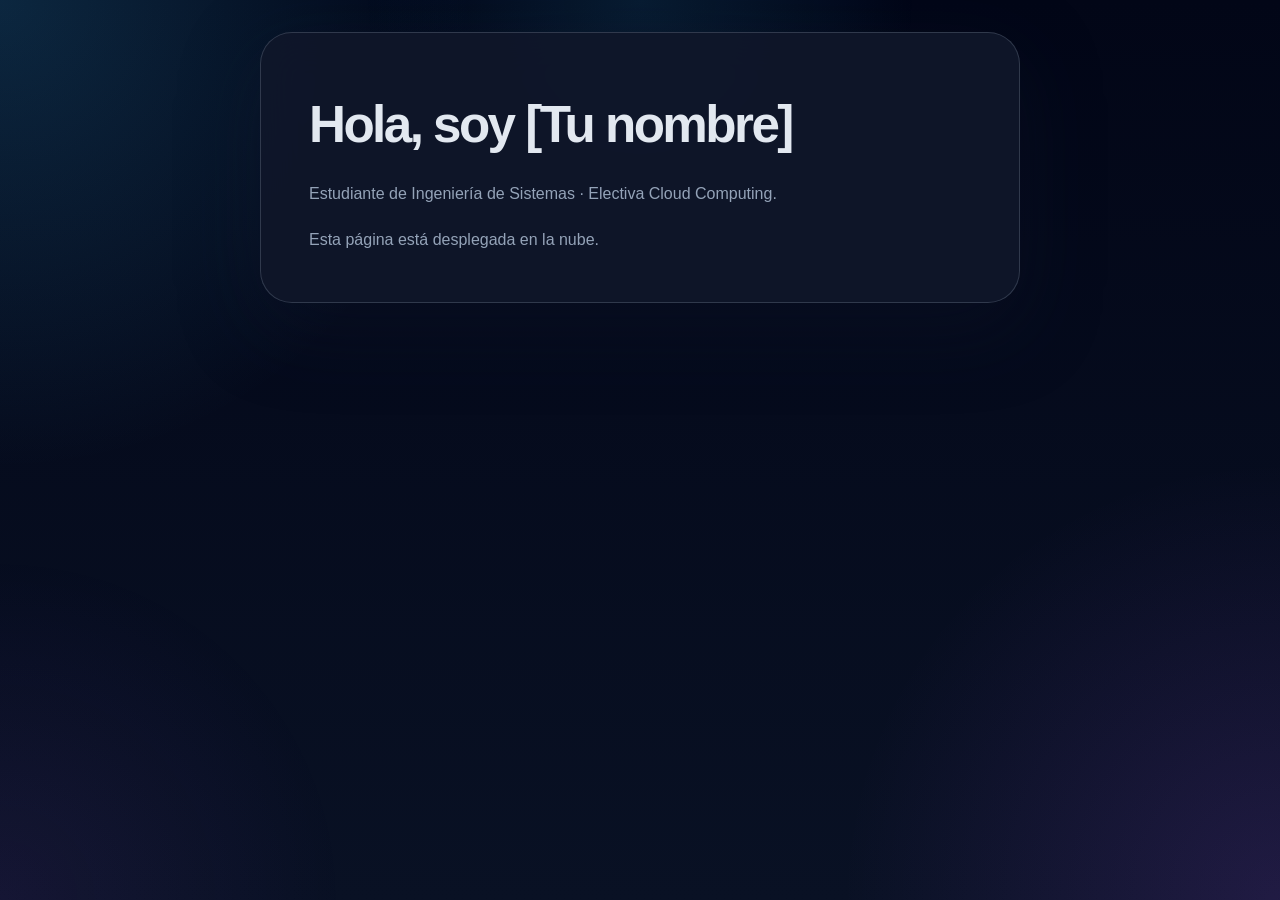
==== index.html @ 57b29429 "Mover sitio a la raíz para despliegue en Vercel" ====
<!DOCTYPE html>
<html lang="es">
<head>
  <meta charset="UTF-8">
  <meta name="viewport" content="width=device-width, initial-scale=1.0">
  <title>Mi primera web en la nube</title>
  <link rel="stylesheet" href="styles.css">
</head>
<body>
  <div class="container">
    <h1>Hola, soy [Tu nombre]</h1>
    <p>Estudiante de Ingeniería de Sistemas · Electiva Cloud Computing.</p>
    <p>Esta página está desplegada en la nube.</p>
  </div>
</body>
</html>
---- styles.css ----
/* Estilos para una página limpia, moderna y bien presentada */
:root {
  --bg: #0f172a;
  --surface: rgba(15, 23, 42, 0.95);
  --text: #e2e8f0;
  --muted: #94a3b8;
  --accent: #38bdf8;
  --accent-strong: #0ea5e9;
  --border: rgba(148, 163, 184, 0.25);
  --shadow: 0 24px 80px rgba(15, 23, 42, 0.35);
  font-family: "Inter", "Segoe UI", sans-serif;
}

* {
  box-sizing: border-box;
}

html, body {
  margin: 0;
  min-height: 100%;
}

body {
  background: radial-gradient(circle at top left, rgba(56, 189, 248, 0.18), transparent 30%),
              radial-gradient(circle at bottom right, rgba(168, 85, 247, 0.15), transparent 28%),
              linear-gradient(180deg, #020617 0%, #091124 100%);
  color: var(--text);
  font-size: 1rem;
  line-height: 1.7;
  display: grid;
  place-items: center;
  padding: 2rem;
}

body::before {
  content: "";
  position: fixed;
  inset: 0;
  background: radial-gradient(circle at top center, rgba(56, 189, 248, 0.12), transparent 25%),
              radial-gradient(circle at bottom left, rgba(168, 85, 247, 0.08), transparent 22%);
  pointer-events: none;
}

.container {
  background: var(--surface);
  border: 1px solid var(--border);
  border-radius: 32px;
  box-shadow: var(--shadow);
  backdrop-filter: blur(20px);
  padding: 3rem;
  max-width: 760px;
  width: 100%;
}

h1 {
  font-size: clamp(2.3rem, 4vw, 4rem);
  letter-spacing: -0.05em;
  margin: 0 0 0.75rem;
}

p {
  color: var(--muted);
  max-width: 38rem;
  margin: 0;
}

p + p {
  margin-top: 1.2rem;
}

@media (max-width: 640px) {
  body {
    padding: 1.25rem;
  }

  .container {
    padding: 2rem;
  }
}
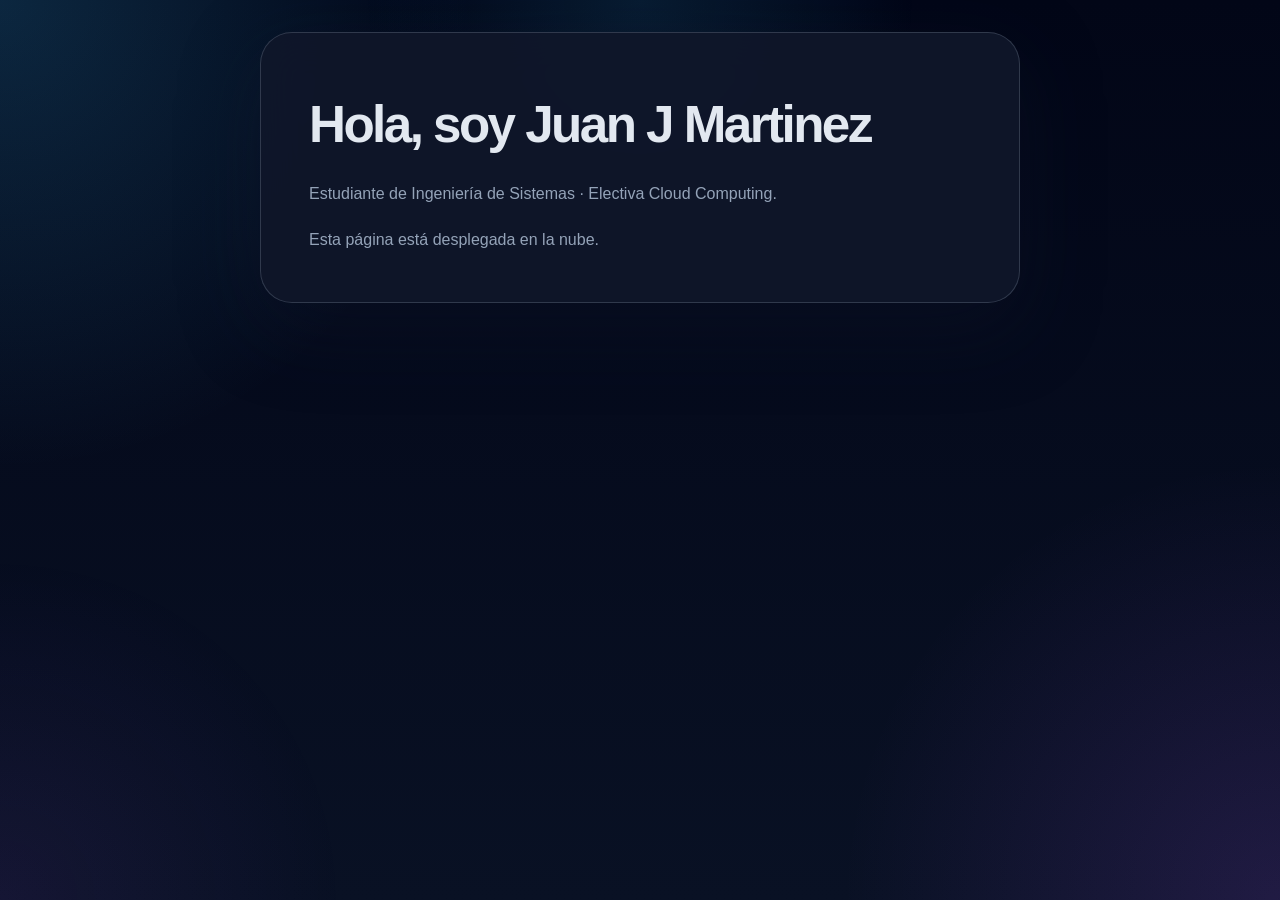
==== commit 5a461432: "cambio de nombre" ====
--- a/index.html
+++ b/index.html
@@ -8,7 +8,7 @@
 </head>
 <body>
   <div class="container">
-    <h1>Hola, soy [Tu nombre]</h1>
+    <h1>Hola, soy Juan J Martinez</h1>
     <p>Estudiante de Ingeniería de Sistemas · Electiva Cloud Computing.</p>
     <p>Esta página está desplegada en la nube.</p>
   </div>
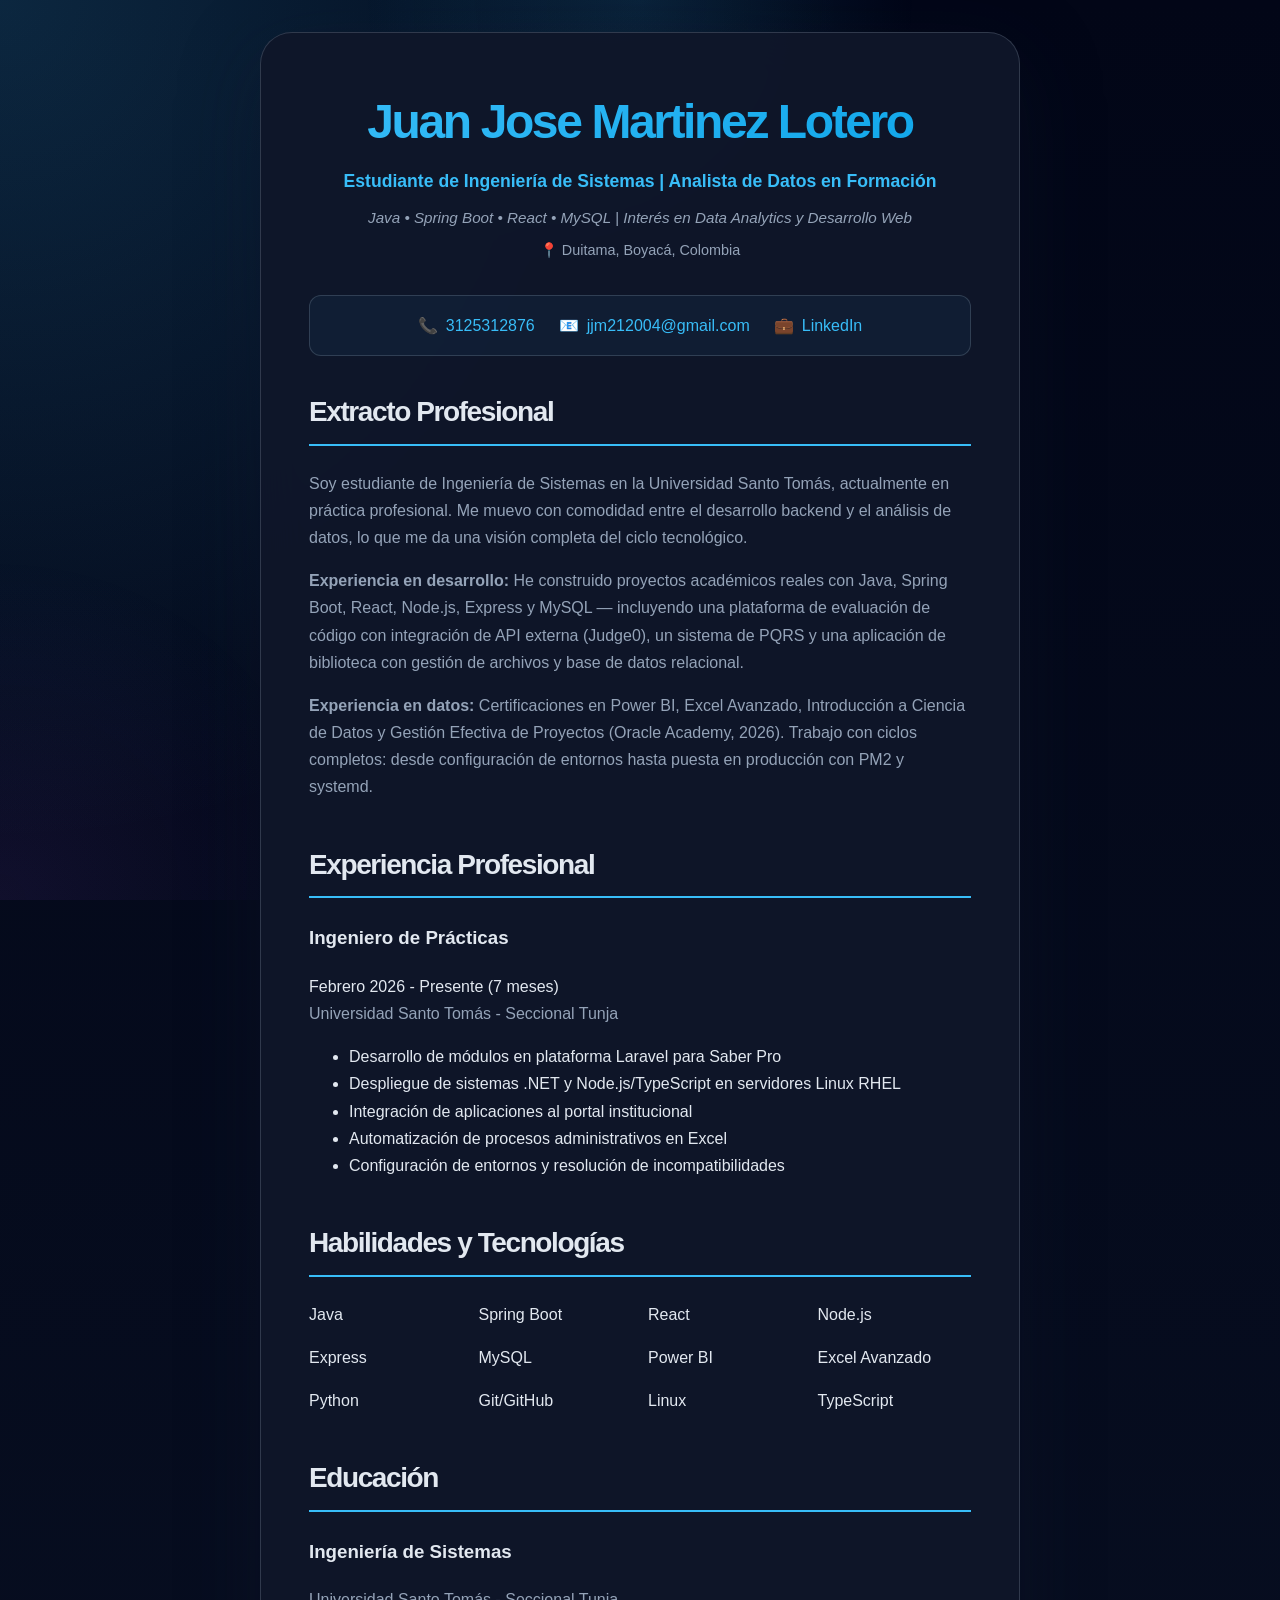
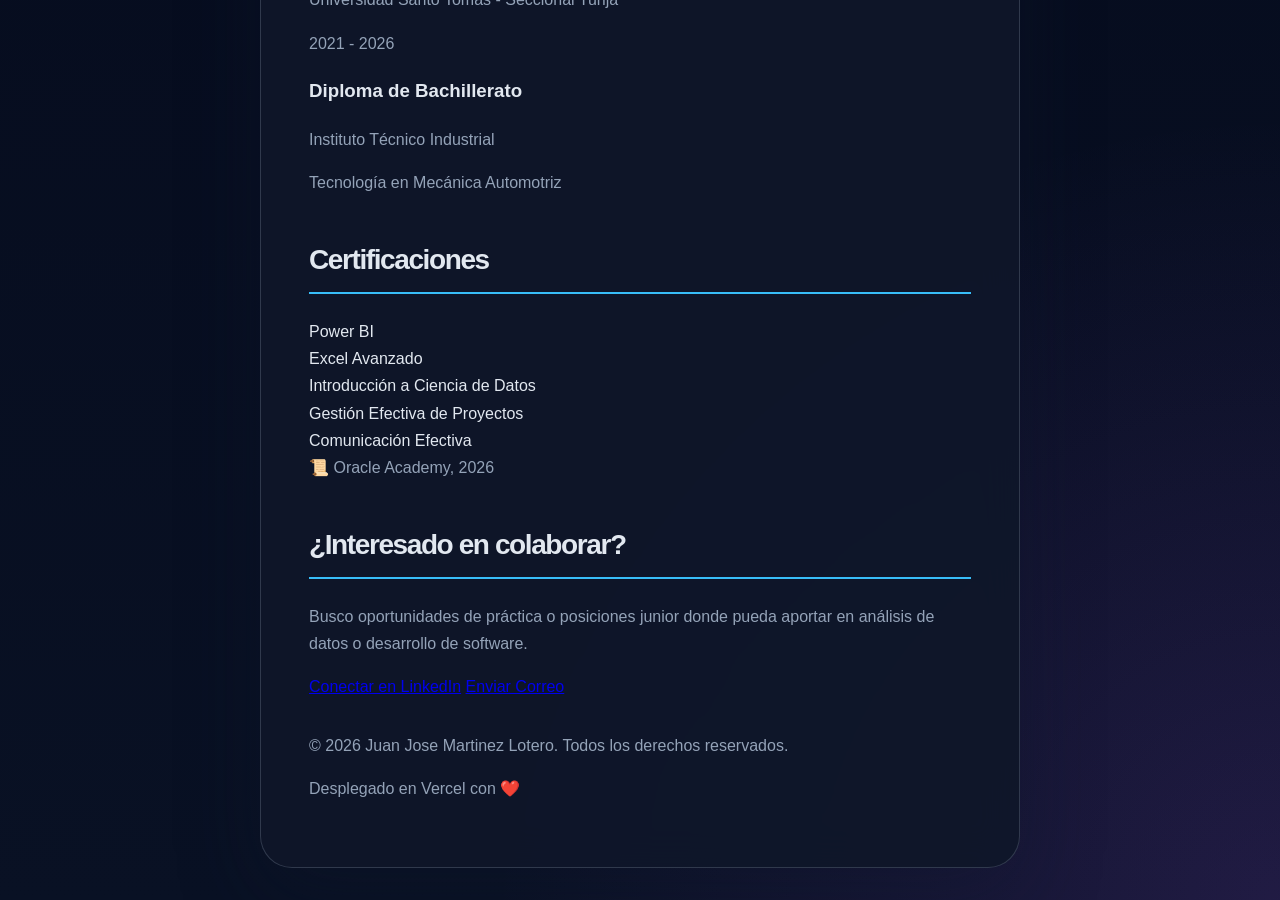
==== commit f8c01033: "Actualización: CV completo con experiencia, educación y certificaciones" ====
--- a/index.html
+++ b/index.html
@@ -3,14 +3,126 @@
 <head>
   <meta charset="UTF-8">
   <meta name="viewport" content="width=device-width, initial-scale=1.0">
-  <title>Mi primera web en la nube</title>
+  <title>Juan Jose Martinez Lotero - Ingeniero de Sistemas | Analista de Datos</title>
   <link rel="stylesheet" href="styles.css">
 </head>
 <body>
   <div class="container">
-    <h1>Hola, soy Juan J Martinez</h1>
-    <p>Estudiante de Ingeniería de Sistemas · Electiva Cloud Computing.</p>
-    <p>Esta página está desplegada en la nube.</p>
+    <!-- Header -->
+    <header class="header">
+      <div class="profile-intro">
+        <h1 class="name">Juan Jose Martinez Lotero</h1>
+        <p class="subtitle">Estudiante de Ingeniería de Sistemas | Analista de Datos en Formación</p>
+        <p class="tagline">Java • Spring Boot • React • MySQL | Interés en Data Analytics y Desarrollo Web</p>
+        <p class="location">📍 Duitama, Boyacá, Colombia</p>
+      </div>
+    </header>
+
+    <!-- Contact Info -->
+    <section class="contact-info">
+      <div class="contact-item">
+        <span class="icon">📞</span>
+        <a href="tel:+573125312876">3125312876</a>
+      </div>
+      <div class="contact-item">
+        <span class="icon">📧</span>
+        <a href="mailto:jjm212004@gmail.com">jjm212004@gmail.com</a>
+      </div>
+      <div class="contact-item">
+        <span class="icon">💼</span>
+        <a href="https://www.linkedin.com/in/juan-jose-martinez-lotero-0771863a7/" target="_blank">LinkedIn</a>
+      </div>
+    </section>
+
+    <!-- About Section -->
+    <section class="about">
+      <h2>Extracto Profesional</h2>
+      <p>Soy estudiante de Ingeniería de Sistemas en la Universidad Santo Tomás, actualmente en práctica profesional. Me muevo con comodidad entre el desarrollo backend y el análisis de datos, lo que me da una visión completa del ciclo tecnológico.</p>
+      <p><strong>Experiencia en desarrollo:</strong> He construido proyectos académicos reales con Java, Spring Boot, React, Node.js, Express y MySQL — incluyendo una plataforma de evaluación de código con integración de API externa (Judge0), un sistema de PQRS y una aplicación de biblioteca con gestión de archivos y base de datos relacional.</p>
+      <p><strong>Experiencia en datos:</strong> Certificaciones en Power BI, Excel Avanzado, Introducción a Ciencia de Datos y Gestión Efectiva de Proyectos (Oracle Academy, 2026). Trabajo con ciclos completos: desde configuración de entornos hasta puesta en producción con PM2 y systemd.</p>
+    </section>
+
+    <!-- Experience Section -->
+    <section class="experience">
+      <h2>Experiencia Profesional</h2>
+      <div class="experience-item">
+        <div class="exp-header">
+          <h3>Ingeniero de Prácticas</h3>
+          <span class="exp-date">Febrero 2026 - Presente (7 meses)</span>
+        </div>
+        <p class="exp-company">Universidad Santo Tomás - Seccional Tunja</p>
+        <ul class="exp-details">
+          <li>Desarrollo de módulos en plataforma Laravel para Saber Pro</li>
+          <li>Despliegue de sistemas .NET y Node.js/TypeScript en servidores Linux RHEL</li>
+          <li>Integración de aplicaciones al portal institucional</li>
+          <li>Automatización de procesos administrativos en Excel</li>
+          <li>Configuración de entornos y resolución de incompatibilidades</li>
+        </ul>
+      </div>
+    </section>
+
+    <!-- Skills Section -->
+    <section class="skills">
+      <h2>Habilidades y Tecnologías</h2>
+      <div class="skills-grid">
+        <div class="skill-tag">Java</div>
+        <div class="skill-tag">Spring Boot</div>
+        <div class="skill-tag">React</div>
+        <div class="skill-tag">Node.js</div>
+        <div class="skill-tag">Express</div>
+        <div class="skill-tag">MySQL</div>
+        <div class="skill-tag">Power BI</div>
+        <div class="skill-tag">Excel Avanzado</div>
+        <div class="skill-tag">Python</div>
+        <div class="skill-tag">Git/GitHub</div>
+        <div class="skill-tag">Linux</div>
+        <div class="skill-tag">TypeScript</div>
+      </div>
+    </section>
+
+    <!-- Education Section -->
+    <section class="education">
+      <h2>Educación</h2>
+      <div class="education-item">
+        <h3>Ingeniería de Sistemas</h3>
+        <p class="edu-institution">Universidad Santo Tomás - Seccional Tunja</p>
+        <p class="edu-date">2021 - 2026</p>
+      </div>
+      <div class="education-item">
+        <h3>Diploma de Bachillerato</h3>
+        <p class="edu-institution">Instituto Técnico Industrial</p>
+        <p class="edu-major">Tecnología en Mecánica Automotriz</p>
+      </div>
+    </section>
+
+    <!-- Certifications Section -->
+    <section class="certifications">
+      <h2>Certificaciones</h2>
+      <div class="cert-grid">
+        <div class="cert-item">Power BI</div>
+        <div class="cert-item">Excel Avanzado</div>
+        <div class="cert-item">Introducción a Ciencia de Datos</div>
+        <div class="cert-item">Gestión Efectiva de Proyectos</div>
+        <div class="cert-item">Comunicación Efectiva</div>
+      </div>
+      <p class="cert-source">📜 Oracle Academy, 2026</p>
+    </section>
+
+    <!-- Call to Action -->
+    <section class="cta">
+      <h2>¿Interesado en colaborar?</h2>
+      <p>Busco oportunidades de práctica o posiciones junior donde pueda aportar en análisis de datos o desarrollo de software.</p>
+      <div class="cta-buttons">
+        <a href="https://www.linkedin.com/in/juan-jose-martinez-lotero-0771863a7/" class="btn btn-primary" target="_blank">Conectar en LinkedIn</a>
+        <a href="mailto:jjm212004@gmail.com" class="btn btn-secondary">Enviar Correo</a>
+      </div>
+    </section>
+
+    <!-- Footer -->
+    <footer class="footer">
+      <p>&copy; 2026 Juan Jose Martinez Lotero. Todos los derechos reservados.</p>
+      <p>Desplegado en Vercel con ❤️</p>
+    </footer>
   </div>
 </body>
 </html>
--- a/styles.css
+++ b/styles.css
@@ -8,6 +8,8 @@
   --accent-strong: #0ea5e9;
   --border: rgba(148, 163, 184, 0.25);
   --shadow: 0 24px 80px rgba(15, 23, 42, 0.35);
+  --success: #10b981;
+  --warning: #f59e0b;
   font-family: "Inter", "Segoe UI", sans-serif;
 }
 
@@ -52,20 +54,206 @@
   width: 100%;
 }
 
+h1, h2 {
+  letter-spacing: -0.05em;
+  margin-bottom: 1.5rem;
+  margin-top: 0;
+}
+
 h1 {
-  font-size: clamp(2.3rem, 4vw, 4rem);
-  letter-spacing: -0.05em;
-  margin: 0 0 0.75rem;
+  font-size: clamp(2rem, 4vw, 3.5rem);
+  color: var(--accent);
+}
+
+h2 {
+  font-size: 1.75rem;
+  color: var(--text);
+  border-bottom: 2px solid var(--accent);
+  padding-bottom: 0.5rem;
 }
 
 p {
   color: var(--muted);
-  max-width: 38rem;
+  margin: 0 0 1rem 0;
+  line-height: 1.7;
+}
+
+/* Header */
+.header {
+  text-align: center;
+  margin-bottom: 2rem;
+}
+
+.profile-intro {
+  margin-bottom: 1rem;
+}
+
+.profile-intro h1 {
+  margin: 0 0 0.25rem 0;
+}
+
+.name {
+  font-size: clamp(1.8rem, 5vw, 3rem);
+  margin-bottom: 0.25rem;
+  background: linear-gradient(135deg, var(--accent), var(--accent-strong));
+  -webkit-background-clip: text;
+  -webkit-text-fill-color: transparent;
+  background-clip: text;
+}
+
+.subtitle {
+  font-size: 1.1rem;
+  color: var(--accent);
+  margin-bottom: 0.5rem;
+  font-weight: 600;
+}
+
+.tagline {
+  color: var(--muted);
+  font-size: 0.95rem;
+  margin: 0.25rem 0;
+  font-style: italic;
+}
+
+.location {
+  color: var(--muted);
+  font-size: 0.9rem;
+  margin-top: 0.5rem;
+}
+
+/* Contact Info */
+.contact-info {
+  display: flex;
+  justify-content: center;
+  flex-wrap: wrap;
+  gap: 1.5rem;
+  margin-bottom: 2rem;
+  padding: 1rem;
+  background: rgba(56, 189, 248, 0.05);
+  border-radius: 12px;
+  border: 1px solid var(--border);
+}
+
+.contact-item {
+  display: flex;
+  align-items: center;
+  gap: 0.5rem;
+  color: var(--text);
+}
+
+.contact-item a {
+  color: var(--accent);
+  text-decoration: none;
+  transition: color 0.3s ease;
+}
+
+.contact-item a:hover {
+  color: var(--accent-strong);
+  text-decoration: underline;
+}
+
+/* Sections */
+section {
+  margin-bottom: 2.5rem;
+}
+
+section:last-of-type {
+  margin-bottom: 2rem;
+}
+
+/* Skills Section */
+.skills-grid {
+  display: grid;
+  grid-template-columns: repeat(auto-fit, minmax(120px, 1fr));
+  gap: 1rem;
+  margin-top: 1.5rem;
+}
+
+.skill-tag {
+  bExperience Section */
+.experience {
+  margin-bottom: 2rem;
+}
+
+.experience-item {
+  background: rgba(56, 189, 248, 0.08);
+  border: 1px solid var(--border);
+  border-radius: 12px;
+  padding: 1.5rem;
+  margin-bottom: 1rem;
+}
+
+.exp-header {
+  display: flex;
+  justify-content: space-between;
+  align-items: flex-start;
+  margin-bottom: 0.75rem;
+  flex-wrap: wrap;
+  gap: 1rem;
+}
+
+.exp-header h3 {
   margin: 0;
-}
-
-p + p {
-  margin-top: 1.2rem;
+  color: var(--accent);
+  font-size: 1.2rem;
+}
+
+.exp-date {
+  color: var(--success);
+  font-size: 0.9rem;
+  font-weight: 500;
+}
+
+.exp-company {
+  color: var(--muted);
+  margin: 0 0 1rem 0;
+  font-weight: 500;
+}
+
+.exp-details {
+  list-style: none;
+  padding: 0;
+  margin: 0;
+}
+
+.exp-details li {
+  padding-left: 1.5rem;
+  margin-bottom: 0.5rem;
+  color: var(--text);
+  position: relative;
+}
+
+.exp-details li:before {
+  content: "▸";
+  position: absolute;
+  left: 0;
+  color: var(--accent);
+  font-weight: bold;
+}
+
+/* Education Section */
+.education {768px) {
+  .exp-header {
+    flex-direction: column;
+    align-items: flex-start;
+  }
+
+  .exp-date {
+    align-self: flex-start;
+  }
+
+  .cta-buttons {
+    flex-direction: column;
+  }
+
+  .btn {
+    width: 100%;
+  }
+
+  .contact-info {
+    flex-direction: column;
+    gap: 0.75rem;
+  }
 }
 
 @media (max-width: 640px) {
@@ -74,6 +262,247 @@
   }
 
   .container {
-    padding: 2rem;
-  }
-}
+    padding: 1.5rem;
+  }
+
+  h1, h2 {
+    font-size: 1.5rem;
+  }
+
+  .subtitle {
+    font-size: 1rem;
+  }
+
+  .skills-grid {
+    grid-template-columns: repeat(auto-fit, minmax(90px, 1fr));
+    gap: 0.75rem;
+  }
+
+  .skill-tag {
+    padding: 0.6rem 1rem;
+    font-size: 0.85rem;
+  }
+
+  .cert-grid {
+    grid-template-columns: repeat(auto-fit, minmax(120px, 1fr));
+    gap: 0.75rem;
+  }
+
+  .exp-header {
+    flex-direction: column;
+    gap: 0.5rem;
+  }
+
+  .contact-info {
+    flex-direction: column;
+    gap: 0.75rem;
+  }
+
+  .cta {
+    padding: 1.5rem 1rem;
+  }
+
+  .cta-buttons {
+    flex-direction: column;
+    gap: 0.75rem;
+  }
+
+  .btn {
+    padding: 0.75rem 1.5rem;
+    font-size: 0.950;
+  font-weight: 500;
+}
+
+.edu-date {
+  color: var(--muted);
+  font-size: 0.9rem;
+  margin: 0.25rem 0;
+}
+
+.edu-major {
+  color: var(--muted);
+  font-size: 0.9rem;
+  margin: 0.25rem 0;
+}
+
+/* Certifications Section */
+.certifications {
+  margin-bottom: 2rem;
+}
+
+.cert-grid {
+  display: grid;
+  grid-template-columns: repeat(auto-fit, minmax(140px, 1fr));
+  gap: 1rem;
+  margin: 1.5rem 0;
+}
+
+.cert-item {
+  background: linear-gradient(135deg, rgba(16, 185, 129, 0.2), rgba(10, 179, 156, 0.2));
+  border: 1px solid var(--success);
+  border-radius: 12px;
+  padding: 1rem;
+  text-align: center;
+  color: var(--success);
+  font-weight: 500;
+  transition: all 0.3s ease;
+}
+
+.cert-item:hover {
+  background: linear-gradient(135deg, rgba(16, 185, 129, 0.3), rgba(10, 179, 156, 0.3));
+  box-shadow: 0 8px 16px rgba(16, 185, 129, 0.2);
+  transform: translateY(-2px);
+}
+
+.cert-source {
+  color: var(--muted);
+  font-size: 0.9rem;
+  text-align: center;
+  margin: 0;
+}
+
+/* Call to Action Section */
+.cta {
+  background: linear-gradient(135deg, rgba(56, 189, 248, 0.15), rgba(168, 85, 247, 0.15));
+  border: 1px solid var(--border);
+  border-radius: 16px;
+  padding: 2rem;
+  text-align: center;
+  margin: 2rem 0;
+}
+
+.cta h2 {
+  border-bottom: none;
+  color: var(--accent);
+  margin-bottom: 0.5rem;
+}
+
+.cta p {
+  margin-bottom: 1.5rem;
+}
+
+.cta-buttons {
+  display: flex;
+  justify-content: center;
+  gap: 1rem;
+  flex-wrap: wrap;
+}
+
+.btn {
+  display: inline-block;
+  padding: 0.875rem 2.25rem;
+  border-radius: 12px;
+  font-weight: 600;
+  text-decoration: none;
+  transition: all 0.3s ease;
+  border: none;
+  cursor: pointer;
+  font-size: 1rem;
+}
+
+.btn-primary {
+  background: linear-gradient(135deg, var(--accent), var(--accent-strong));
+  color: #020617;
+}
+
+.btn-primary:hover {
+  box-shadow: 0 12px 24px rgba(56, 189, 248, 0.4);
+  transform: translateY(-2px);
+}
+
+.btn-secondary {
+  background: transparent;
+  color: var(--accent);
+  border: 2px solid var(--accent);
+}
+
+.btn-secondary:hover {
+  background: rgba(56, 189, 248, 0.1);
+  box-shadow: 0 8px 16px rgba(56, 189, 248, 0.2);
+}
+
+/* ackground: linear-gradient(135deg, rgba(56, 189, 248, 0.2), rgba(168, 85, 247, 0.2));
+  border: 1px solid var(--accent);
+  border-radius: 12px;
+  padding: 0.75rem 1.25rem;
+  text-align: center;
+  color: var(--accent);
+  font-weight: 500;
+  transition: all 0.3s ease;
+}
+
+.skill-tag:hover {
+  background: linear-gradient(135deg, rgba(56, 189, 248, 0.3), rgba(168, 85, 247, 0.3));
+  box-shadow: 0 8px 16px rgba(56, 189, 248, 0.2);
+  transform: translateY(-2px);
+}
+
+/* Contact Section */
+.contact {
+  text-align: center;
+}
+
+.social-links {
+  display: flex;
+  justify-content: center;
+  gap: 1rem;
+  flex-wrap: wrap;
+  margin-top: 1.5rem;
+}
+
+.link-button {
+  display: inline-block;
+  padding: 0.75rem 2rem;
+  background: linear-gradient(135deg, var(--accent), var(--accent-strong));
+  color: #020617;
+  text-decoration: none;
+  border-radius: 12px;
+  font-weight: 600;
+  transition: all 0.3s ease;
+  border: none;
+  cursor: pointer;
+}
+
+.link-button:hover {
+  box-shadow: 0 12px 24px rgba(56, 189, 248, 0.4);
+  transform: translateY(-2px);
+}
+
+/* Footer */
+.footer {
+  text-align: center;
+  border-top: 1px solid var(--border);
+  padding-top: 2rem;
+  margin-top: 2rem;
+  color: var(--muted);
+  font-size: 0.9rem;
+}
+
+.footer p {
+  margin: 0.5rem 0;
+  color: var(--muted);
+}
+
+@media (max-width: 640px) {
+  body {
+    padding: 1.25rem;
+  }
+
+  .container {
+    padding: 2rem 1.5rem;
+  }
+
+  h2 {
+    font-size: 1.5rem;
+  }
+
+  .skills-grid {
+    grid-template-columns: repeat(auto-fit, minmax(100px, 1fr));
+    gap: 0.75rem;
+  }
+
+  .skill-tag {
+    padding: 0.6rem 1rem;
+    font-size: 0.9rem;
+  }
+}
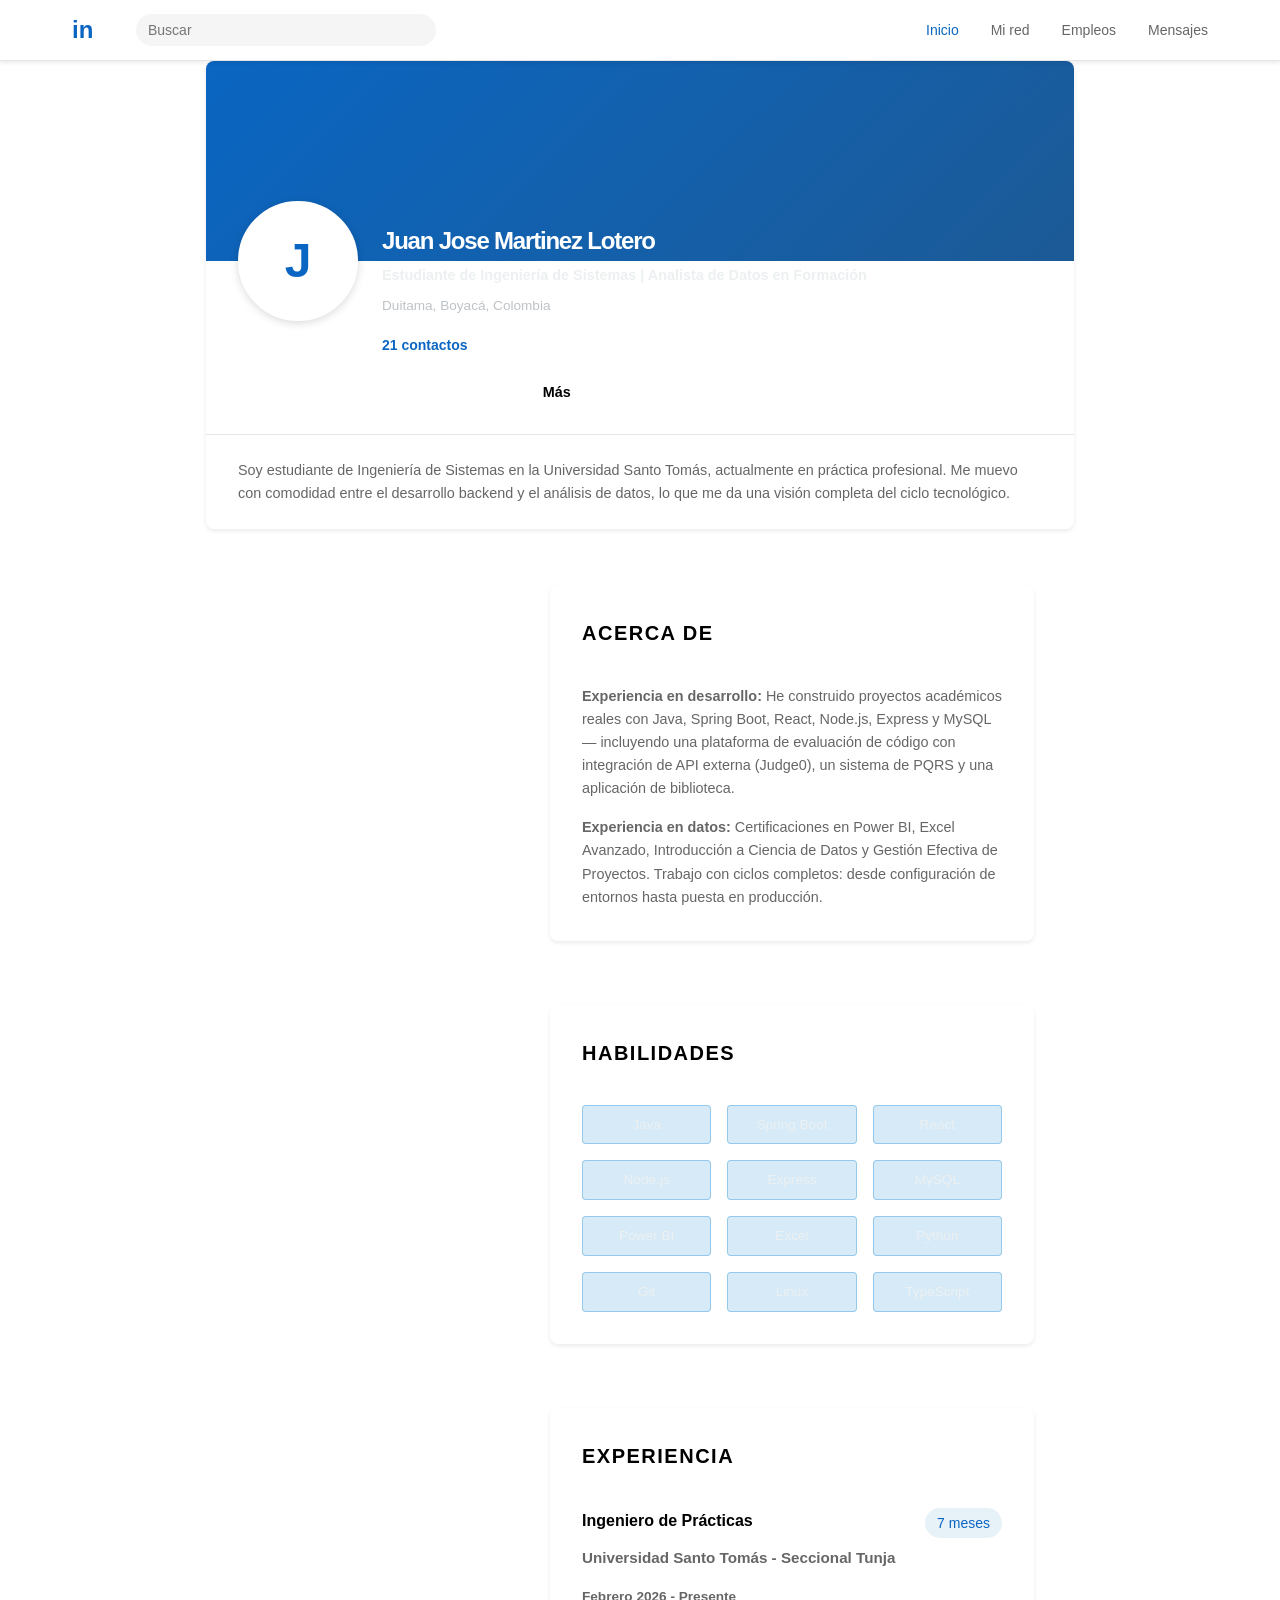
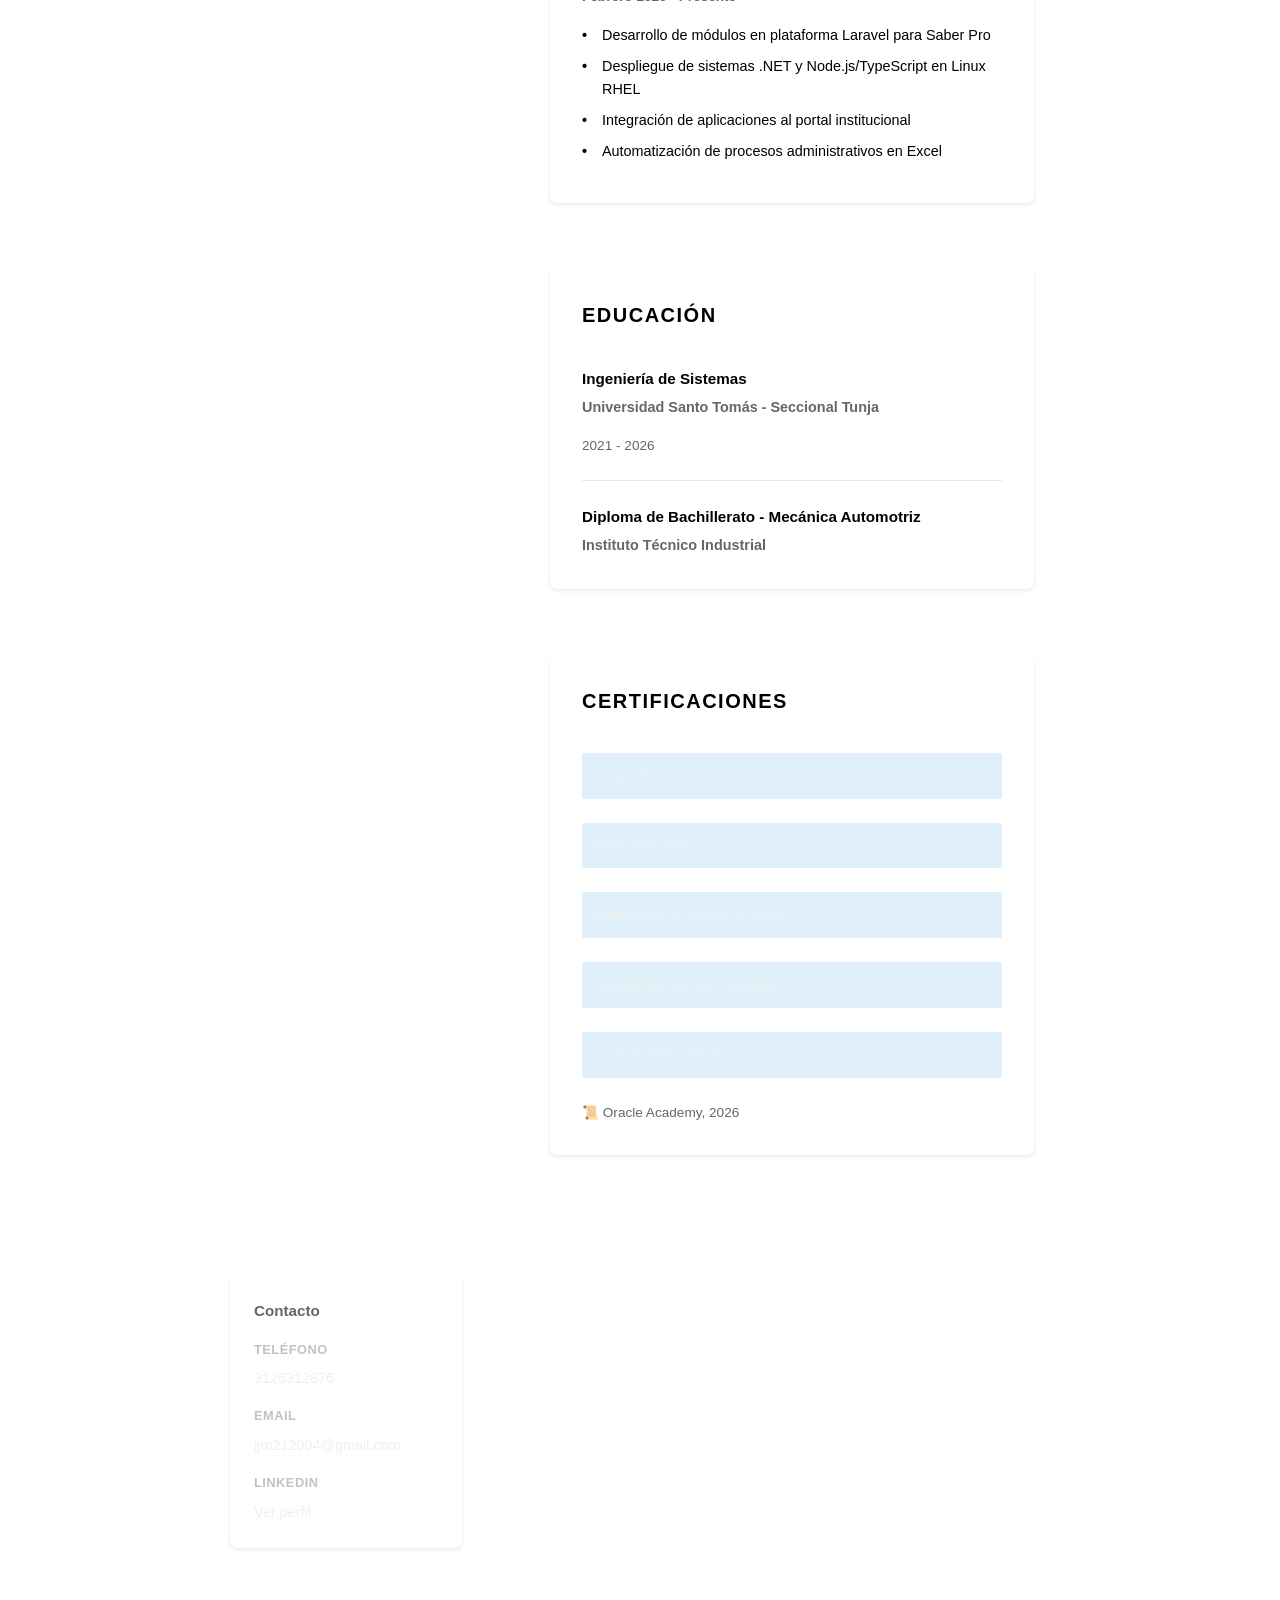
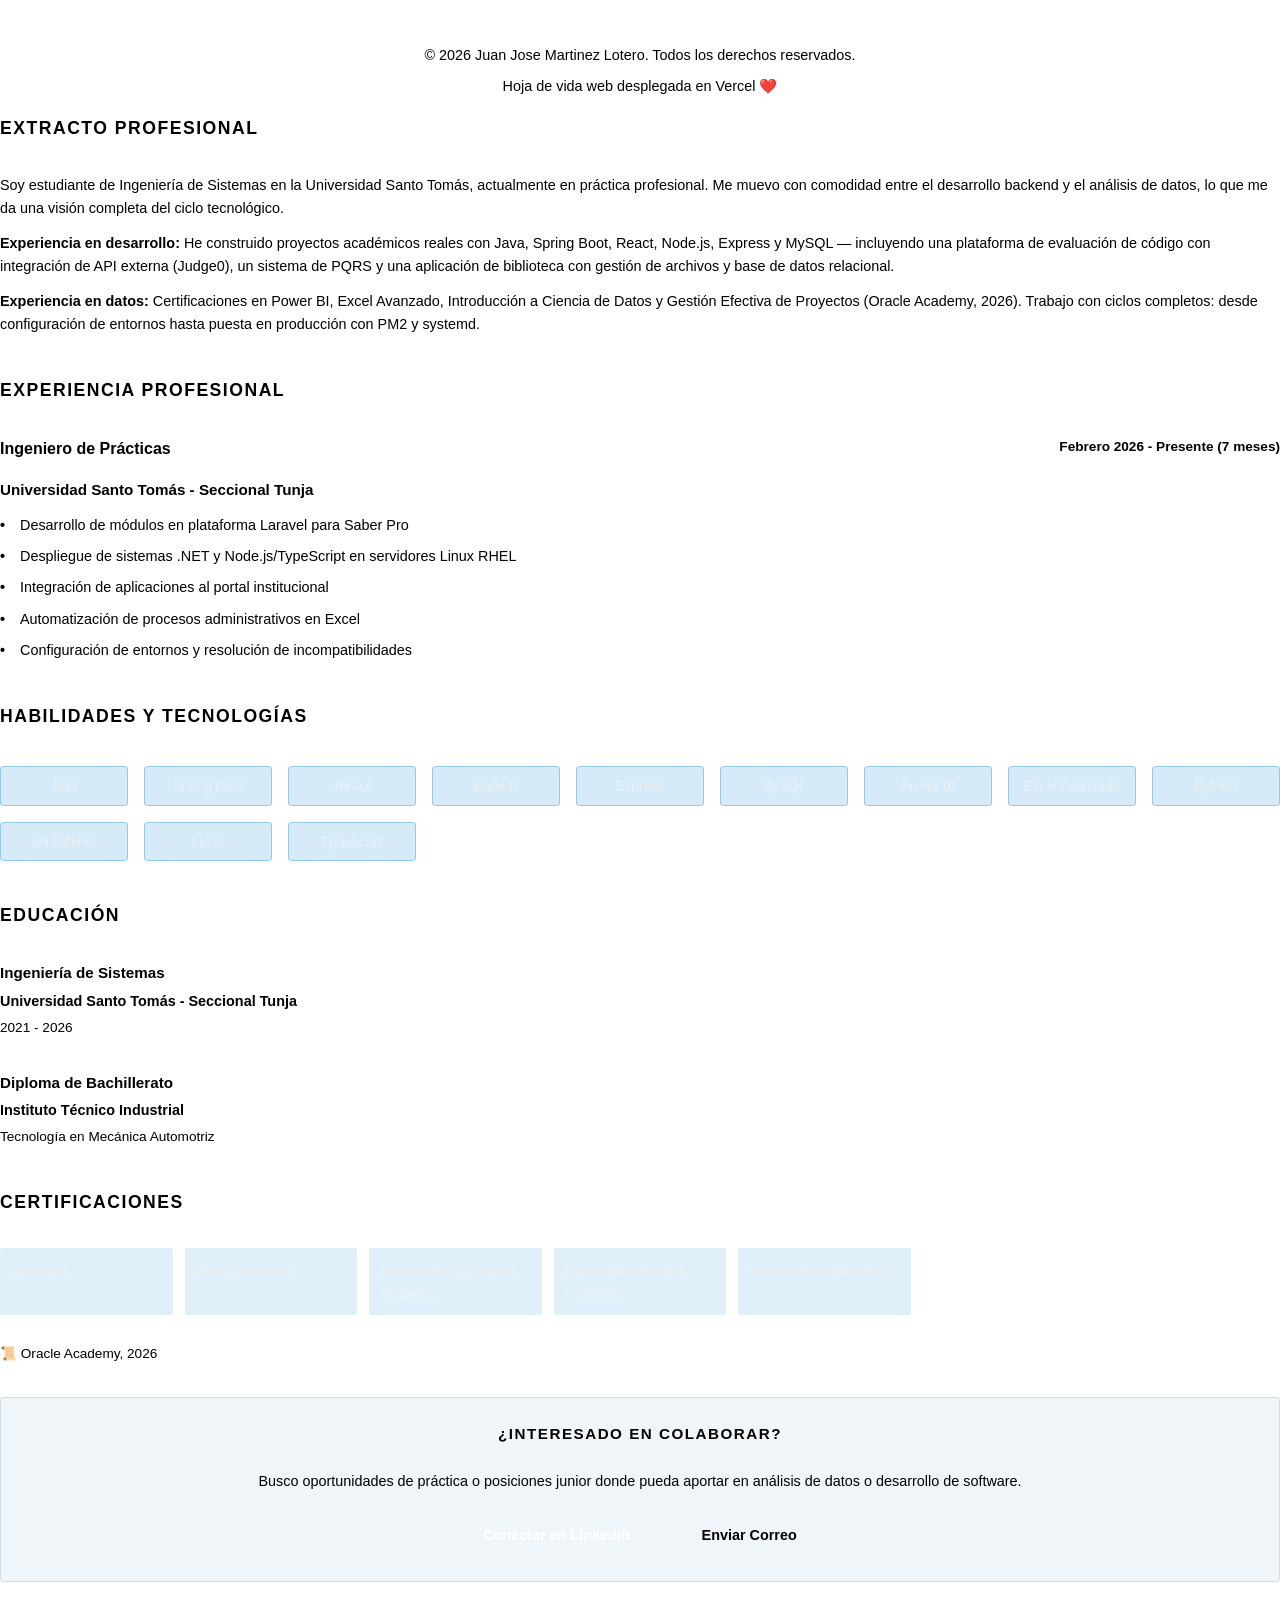
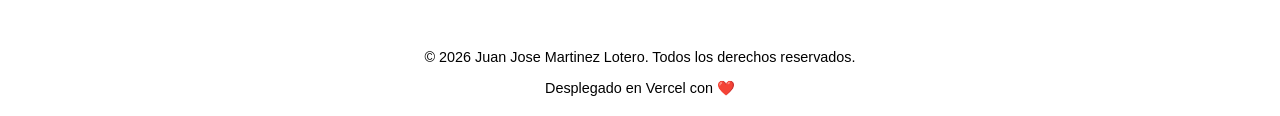
==== commit 8124a722: "Rediseño completo: Estilo LinkedIn con navbar, banner y layout moderno" ====
--- a/index.html
+++ b/index.html
@@ -3,36 +3,158 @@
 <head>
   <meta charset="UTF-8">
   <meta name="viewport" content="width=device-width, initial-scale=1.0">
-  <title>Juan Jose Martinez Lotero - Ingeniero de Sistemas | Analista de Datos</title>
+  <title>Juan Jose Martinez Lotero - Ingeniero de Sistemas | LinkedIn</title>
   <link rel="stylesheet" href="styles.css">
 </head>
 <body>
+  <nav class="navbar">
+    <div class="nav-container">
+      <div class="logo">in</div>
+      <div class="search-bar">
+        <input type="text" placeholder="Buscar">
+      </div>
+      <div class="nav-links">
+        <a href="#" class="nav-link active">Inicio</a>
+        <a href="#" class="nav-link">Mi red</a>
+        <a href="#" class="nav-link">Empleos</a>
+        <a href="#" class="nav-link">Mensajes</a>
+      </div>
+    </div>
+  </nav>
+
   <div class="container">
-    <!-- Header -->
-    <header class="header">
-      <div class="profile-intro">
-        <h1 class="name">Juan Jose Martinez Lotero</h1>
-        <p class="subtitle">Estudiante de Ingeniería de Sistemas | Analista de Datos en Formación</p>
-        <p class="tagline">Java • Spring Boot • React • MySQL | Interés en Data Analytics y Desarrollo Web</p>
-        <p class="location">📍 Duitama, Boyacá, Colombia</p>
-      </div>
-    </header>
-
-    <!-- Contact Info -->
-    <section class="contact-info">
-      <div class="contact-item">
-        <span class="icon">📞</span>
-        <a href="tel:+573125312876">3125312876</a>
-      </div>
-      <div class="contact-item">
-        <span class="icon">📧</span>
-        <a href="mailto:jjm212004@gmail.com">jjm212004@gmail.com</a>
-      </div>
-      <div class="contact-item">
-        <span class="icon">💼</span>
-        <a href="https://www.linkedin.com/in/juan-jose-martinez-lotero-0771863a7/" target="_blank">LinkedIn</a>
-      </div>
-    </section>
+    <!-- Profile Card -->
+    <div class="profile-card">
+      <div class="profile-banner"></div>
+      
+      <div class="profile-header">
+        <div class="profile-pic">
+          <div class="placeholder-pic">J</div>
+        </div>
+
+        <div class="profile-info">
+          <h1 class="name">Juan Jose Martinez Lotero</h1>
+          <p class="subtitle">Estudiante de Ingeniería de Sistemas | Analista de Datos en Formación</p>
+          <p class="location">Duitama, Boyacá, Colombia</p>
+          
+          <div class="profile-stats">
+            <a href="https://www.linkedin.com/in/juan-jose-martinez-lotero-0771863a7/" target="_blank">21 contactos</a>
+          </div>
+
+          <div class="profile-actions">
+            <button class="btn btn-primary">Mensajes</button>
+            <button class="btn btn-secondary">Más</button>
+          </div>
+        </div>
+      </div>
+
+      <div class="profile-bio">
+        <p>Soy estudiante de Ingeniería de Sistemas en la Universidad Santo Tomás, actualmente en práctica profesional. Me muevo con comodidad entre el desarrollo backend y el análisis de datos, lo que me da una visión completa del ciclo tecnológico.</p>
+      </div>
+    </div>
+
+    <div class="main-content">
+      <!-- About Section -->
+      <section class="content-card">
+        <h2>Acerca de</h2>
+        <p><strong>Experiencia en desarrollo:</strong> He construido proyectos académicos reales con Java, Spring Boot, React, Node.js, Express y MySQL — incluyendo una plataforma de evaluación de código con integración de API externa (Judge0), un sistema de PQRS y una aplicación de biblioteca.</p>
+        <p style="margin-top: 1rem;"><strong>Experiencia en datos:</strong> Certificaciones en Power BI, Excel Avanzado, Introducción a Ciencia de Datos y Gestión Efectiva de Proyectos. Trabajo con ciclos completos: desde configuración de entornos hasta puesta en producción.</p>
+      </section>
+
+      <!-- Skills Section -->
+      <section class="content-card">
+        <h2>Habilidades</h2>
+        <div class="skills-grid">
+          <div class="skill-tag">Java</div>
+          <div class="skill-tag">Spring Boot</div>
+          <div class="skill-tag">React</div>
+          <div class="skill-tag">Node.js</div>
+          <div class="skill-tag">Express</div>
+          <div class="skill-tag">MySQL</div>
+          <div class="skill-tag">Power BI</div>
+          <div class="skill-tag">Excel</div>
+          <div class="skill-tag">Python</div>
+          <div class="skill-tag">Git</div>
+          <div class="skill-tag">Linux</div>
+          <div class="skill-tag">TypeScript</div>
+        </div>
+      </section>
+
+      <!-- Experience Section -->
+      <section class="content-card">
+        <h2>Experiencia</h2>
+        <div class="exp-item">
+          <div class="exp-header">
+            <h3>Ingeniero de Prácticas</h3>
+            <span class="exp-duration">7 meses</span>
+          </div>
+          <p class="exp-company">Universidad Santo Tomás - Seccional Tunja</p>
+          <p class="exp-date">Febrero 2026 - Presente</p>
+          <ul class="exp-details">
+            <li>Desarrollo de módulos en plataforma Laravel para Saber Pro</li>
+            <li>Despliegue de sistemas .NET y Node.js/TypeScript en Linux RHEL</li>
+            <li>Integración de aplicaciones al portal institucional</li>
+            <li>Automatización de procesos administrativos en Excel</li>
+          </ul>
+        </div>
+      </section>
+
+      <!-- Education Section -->
+      <section class="content-card">
+        <h2>Educación</h2>
+        <div class="edu-item">
+          <h3>Ingeniería de Sistemas</h3>
+          <p class="edu-institution">Universidad Santo Tomás - Seccional Tunja</p>
+          <p class="edu-date">2021 - 2026</p>
+        </div>
+        <div class="edu-item">
+          <h3>Diploma de Bachillerato - Mecánica Automotriz</h3>
+          <p class="edu-institution">Instituto Técnico Industrial</p>
+        </div>
+      </section>
+
+      <!-- Certifications Section -->
+      <section class="content-card">
+        <h2>Certificaciones</h2>
+        <div class="cert-list">
+          <div class="cert-item">Power BI</div>
+          <div class="cert-item">Excel Avanzado</div>
+          <div class="cert-item">Introducción a Ciencia de Datos</div>
+          <div class="cert-item">Gestión Efectiva de Proyectos</div>
+          <div class="cert-item">Comunicación Efectiva</div>
+        </div>
+        <p class="cert-source">📜 Oracle Academy, 2026</p>
+      </section>
+    </div>
+
+    <!-- Sidebar -->
+    <div class="sidebar">
+      <div class="sidebar-card">
+        <h3>Contacto</h3>
+        <div class="contact-list">
+          <div class="contact-item">
+            <span class="label">Teléfono</span>
+            <a href="tel:+573125312876">3125312876</a>
+          </div>
+          <div class="contact-item">
+            <span class="label">Email</span>
+            <a href="mailto:jjm212004@gmail.com">jjm212004@gmail.com</a>
+          </div>
+          <div class="contact-item">
+            <span class="label">LinkedIn</span>
+            <a href="https://www.linkedin.com/in/juan-jose-martinez-lotero-0771863a7/" target="_blank">Ver perfil</a>
+          </div>
+        </div>
+      </div>
+    </div>
+  </div>
+
+  <footer class="footer">
+    <p>&copy; 2026 Juan Jose Martinez Lotero. Todos los derechos reservados.</p>
+    <p>Hoja de vida web desplegada en Vercel ❤️</p>
+  </footer>
+</body>
+</html>
 
     <!-- About Section -->
     <section class="about">
--- a/styles.css
+++ b/styles.css
@@ -1,16 +1,1060 @@
-/* Estilos para una página limpia, moderna y bien presentada */
+/* Estilo LinkedIn */
 :root {
-  --bg: #0f172a;
-  --surface: rgba(15, 23, 42, 0.95);
-  --text: #e2e8f0;
-  --muted: #94a3b8;
-  --accent: #38bdf8;
-  --accent-strong: #0ea5e9;
-  --border: rgba(148, 163, 184, 0.25);
-  --shadow: 0 24px 80px rgba(15, 23, 42, 0.35);
-  --success: #10b981;
-  --warning: #f59e0b;
-  font-family: "Inter", "Segoe UI", sans-serif;
+  --primary: #0a66c2;
+  --primary-dark: #004182;
+  --primary-light: #e7f1f8;
+  --text-dark: #000000;
+  --text-light: #666666;
+  --border: #e5e5e5;
+  --bg: #f5f5f5;
+  --white: #ffffff;
+  font-family: -apple-system, BlinkMacSystemFont, "Segoe UI", "Helvetica Neue", sans-serif;
+}
+
+* {
+  margin: 0;
+  padding: 0;
+  box-sizing: border-box;
+}
+
+html, body {
+  background: var(--bg);
+  color: var(--text-dark);
+}
+
+body {
+  padding: 0;
+  margin: 0;
+}
+
+/* Navbar */
+.navbar {
+  background: white;
+  border-bottom: 1px solid var(--border);
+  position: sticky;
+  top: 0;
+  z-index: 100;
+  box-shadow: 0 2px 4px rgba(0,0,0,0.08);
+}
+
+.nav-container {
+  max-width: 1200px;
+  margin: 0 auto;
+  display: flex;
+  align-items: center;
+  gap: 1.5rem;
+  padding: 0.5rem 2rem;
+  height: 60px;
+}
+
+.logo {
+  font-size: 1.5rem;
+  font-weight: 700;
+  color: var(--primary);
+  min-width: 40px;
+}
+
+.search-bar {
+  flex: 1;
+  max-width: 300px;
+}
+
+.search-bar input {
+  width: 100%;
+  padding: 0.5rem 0.75rem;
+  background: var(--bg);
+  border: none;
+  border-radius: 20px;
+  font-size: 0.875rem;
+  color: var(--text-light);
+}
+
+.nav-links {
+  display: flex;
+  gap: 2rem;
+  margin-left: auto;
+}
+
+.nav-link {
+  text-decoration: none;
+  color: var(--text-light);
+  font-size: 0.875rem;
+  font-weight: 500;
+  transition: color 0.2s;
+}
+
+.nav-link:hover,
+.nav-link.active {
+  color: var(--primary);
+}
+
+/* Container */
+.container {
+  max-width: 1200px;
+  margin: 2rem auto;
+  display: grid;
+  grid-template-columns: 1fr 600px 280px;
+  gap: 1.5rem;
+  padding: 0 1rem;
+}
+
+/* Profile Card */
+.profile-card {
+  background: white;
+  border-radius: 8px;
+  overflow: hidden;
+  box-shadow: 0 2px 4px rgba(0,0,0,0.08);
+  grid-column: 1 / 3;
+}
+
+.profile-banner {
+  height: 200px;
+  background: linear-gradient(135deg, #0a66c2 0%, #1c5a96 100%);
+}
+
+.profile-header {
+  padding: 0 2rem;
+  display: flex;
+  gap: 1.5rem;
+  position: relative;
+  margin-top: -60px;
+}
+
+.profile-pic {
+  flex-shrink: 0;
+}
+
+.placeholder-pic {
+  width: 120px;
+  height: 120px;
+  background: white;
+  border: 4px solid white;
+  border-radius: 50%;
+  display: flex;
+  align-items: center;
+  justify-content: center;
+  font-size: 3rem;
+  font-weight: 700;
+  color: var(--primary);
+  box-shadow: 0 2px 8px rgba(0,0,0,0.15);
+}
+
+.profile-info {
+  padding-top: 1.5rem;
+  flex: 1;
+}
+
+.name {
+  font-size: 2rem;
+  font-weight: 700;
+  margin-bottom: 0.25rem;
+  line-height: 1.2;
+}
+
+.subtitle {
+  font-size: 1rem;
+  color: var(--text-light);
+  margin-bottom: 0.5rem;
+}
+
+.location {
+  font-size: 0.875rem;
+  color: var(--text-light);
+  margin-bottom: 1rem;
+}
+
+.profile-stats {
+  margin-bottom: 1rem;
+}
+
+.profile-stats a {
+  color: var(--primary);
+  text-decoration: none;
+  font-size: 0.875rem;
+  font-weight: 600;
+}
+
+.profile-actions {
+  display: flex;
+  gap: 0.75rem;
+  padding-bottom: 1.5rem;
+}
+
+.profile-bio {
+  padding: 1.5rem 2rem;
+  border-top: 1px solid var(--border);
+  color: var(--text-light);
+  line-height: 1.6;
+  font-size: 0.95rem;
+}
+
+/* Main Content */
+.main-content {
+  grid-column: 1 / 3;
+  display: flex;
+  flex-direction: column;
+  gap: 1.5rem;
+}
+
+.content-card {
+  background: white;
+  border-radius: 8px;
+  padding: 2rem;
+  box-shadow: 0 2px 4px rgba(0,0,0,0.08);
+}
+
+.content-card h2 {
+  font-size: 1.25rem;
+  font-weight: 600;
+  margin-bottom: 1.5rem;
+  color: var(--text-dark);
+}
+
+.content-card p {
+  color: var(--text-light);
+  line-height: 1.6;
+  margin-bottom: 1rem;
+}
+
+/* Skills Grid */
+.skills-grid {
+  display: grid;
+  grid-template-columns: repeat(auto-fill, minmax(120px, 1fr));
+  gap: 0.75rem;
+}
+
+.skill-tag {
+  background: var(--primary-light);
+  border: 1px solid var(--primary);
+  border-radius: 20px;
+  padding: 0.5rem 1rem;
+  text-align: center;
+  color: var(--primary);
+  font-weight: 500;
+  font-size: 0.875rem;
+  cursor: pointer;
+  transition: all 0.2s;
+}
+
+.skill-tag:hover {
+  background: var(--primary);
+  color: white;
+}
+
+/* Experience */
+.exp-item {
+  border-bottom: 1px solid var(--border);
+  padding-bottom: 1.5rem;
+  margin-bottom: 1.5rem;
+}
+
+.exp-item:last-child {
+  border-bottom: none;
+  margin-bottom: 0;
+  padding-bottom: 0;
+}
+
+.exp-header {
+  display: flex;
+  justify-content: space-between;
+  align-items: flex-start;
+  margin-bottom: 0.5rem;
+}
+
+.exp-header h3 {
+  font-size: 1rem;
+  font-weight: 600;
+  margin: 0;
+}
+
+.exp-duration {
+  font-size: 0.875rem;
+  color: var(--text-light);
+  background: var(--primary-light);
+  padding: 0.25rem 0.75rem;
+  border-radius: 20px;
+  color: var(--primary);
+  font-weight: 500;
+}
+
+.exp-company {
+  font-size: 0.95rem;
+  font-weight: 600;
+  color: var(--text-dark);
+  margin-bottom: 0.25rem;
+}
+
+.exp-date {
+  font-size: 0.875rem;
+  color: var(--text-light);
+  margin-bottom: 0.75rem;
+}
+
+.exp-details {
+  list-style: none;
+  margin-top: 0.75rem;
+}
+
+.exp-details li {
+  padding-left: 1.25rem;
+  margin-bottom: 0.5rem;
+  color: var(--text-light);
+  font-size: 0.9rem;
+  position: relative;
+}
+
+.exp-details li:before {
+  content: "•";
+  position: absolute;
+  left: 0;
+  font-weight: bold;
+}
+
+/* Education */
+.edu-item {
+  border-bottom: 1px solid var(--border);
+  padding-bottom: 1.5rem;
+  margin-bottom: 1.5rem;
+}
+
+.edu-item:last-child {
+  border-bottom: none;
+  margin-bottom: 0;
+  padding-bottom: 0;
+}
+
+.edu-item h3 {
+  font-size: 0.95rem;
+  font-weight: 600;
+  margin-bottom: 0.25rem;
+}
+
+.edu-institution {
+  font-size: 0.9rem;
+  color: var(--primary);
+  font-weight: 500;
+  margin-bottom: 0.25rem;
+}
+
+.edu-date {
+  font-size: 0.875rem;
+  color: var(--text-light);
+}
+
+/* Certifications */
+.cert-list {
+  display: flex;
+  flex-direction: column;
+  gap: 0.75rem;
+}
+
+.cert-item {
+  background: var(--primary-light);
+  border-left: 4px solid var(--primary);
+  padding: 0.75rem 1rem;
+  border-radius: 3px;
+  font-size: 0.9rem;
+  color: var(--primary);
+  font-weight: 500;
+}
+
+.cert-source {
+  font-size: 0.8rem;
+  color: var(--text-light);
+  margin-top: 1rem;
+}
+
+/* Buttons */
+.btn {
+  padding: 0.5rem 1.5rem;
+  border: none;
+  border-radius: 20px;
+  font-weight: 600;
+  cursor: pointer;
+  font-size: 0.875rem;
+  transition: all 0.2s;
+}
+
+.btn-primary {
+  background: var(--primary);
+  color: white;
+}
+
+.btn-primary:hover {
+  background: var(--primary-dark);
+}
+
+.btn-secondary {
+  background: transparent;
+  color: var(--primary);
+  border: 1px solid var(--primary);
+}
+
+.btn-secondary:hover {
+  background: var(--primary-light);
+}
+
+/* Sidebar */
+.sidebar {
+  display: flex;
+  flex-direction: column;
+  gap: 1.5rem;
+}
+
+.sidebar-card {
+  background: white;
+  border-radius: 8px;
+  padding: 1.5rem;
+  box-shadow: 0 2px 4px rgba(0,0,0,0.08);
+}
+
+.sidebar-card h3 {
+  font-size: 0.95rem;
+  font-weight: 600;
+  margin-bottom: 1rem;
+}
+
+.contact-list {
+  display: flex;
+  flex-direction: column;
+  gap: 1rem;
+}
+
+.contact-item {
+  display: flex;
+  flex-direction: column;
+}
+
+.contact-item .label {
+  font-size: 0.75rem;
+  text-transform: uppercase;
+  color: var(--text-light);
+  font-weight: 600;
+  margin-bottom: 0.25rem;
+}
+
+.contact-item a {
+  color: var(--primary);
+  text-decoration: none;
+  font-size: 0.875rem;
+  font-weight: 500;
+  word-break: break-word;
+}
+
+.contact-item a:hover {
+  text-decoration: underline;
+}
+
+/* Footer */
+.footer {
+  text-align: center;
+  padding: 3rem 1rem 1rem;
+  color: var(--text-light);
+  font-size: 0.875rem;
+}
+
+.footer p {
+  margin: 0.5rem 0;
+}
+
+/* Responsive */
+@media (max-width: 1200px) {
+  .container {
+    grid-template-columns: 1fr;
+  }
+
+  .profile-card,
+  .main-content {
+    grid-column: 1;
+  }
+
+  .sidebar {
+    grid-row: 3;
+  }
+}
+
+@media (max-width: 768px) {
+  .nav-links {
+    display: none;
+  }
+
+  .profile-header {
+    flex-direction: column;
+    align-items: center;
+    text-align: center;
+    margin-top: -40px;
+  }
+
+  .placeholder-pic {
+    width: 80px;
+    height: 80px;
+    font-size: 2rem;
+  }
+
+  .name {
+    font-size: 1.5rem;
+  }
+
+  .profile-banner {
+    height: 120px;
+  }
+
+  .profile-actions {
+    justify-content: center;
+  }
+
+  .skills-grid {
+    grid-template-columns: repeat(auto-fill, minmax(100px, 1fr));
+  }
+}
+
+@media (max-width: 480px) {
+  .nav-container {
+    padding: 0.5rem 1rem;
+    gap: 0.5rem;
+  }
+
+  .search-bar {
+    display: none;
+  }
+
+  .content-card {
+    padding: 1.5rem 1rem;
+  }
+
+  .profile-info {
+    padding-top: 1rem;
+  }
+
+  .name {
+    font-size: 1.25rem;
+  }
+
+  .subtitle {
+    font-size: 0.9rem;
+  }
+
+  .skills-grid {
+    grid-template-columns: repeat(2, 1fr);
+  }
+
+  .profile-actions {
+    flex-direction: column;
+    width: 100%;
+  }
+
+  .btn {
+    width: 100%;
+  }
+}
+
+* {
+  margin: 0;
+  padding: 0;
+  box-sizing: border-box;
+}
+
+html, body {
+  margin: 0;
+  padding: 20px;
+  background: var(--bg-gray);
+}
+
+body {
+  color: var(--text-dark);
+  font-size: 0.95rem;
+  line-height: 1.5;
+}
+
+.container {
+  max-width: 900px;
+  margin: 0 auto;
+  background: white;
+  display: grid;
+  grid-template-columns: 280px 1fr;
+  box-shadow: 0 0 20px rgba(0, 0, 0, 0.1);
+}
+
+/* ===== SIDEBAR ===== */
+.sidebar {
+  background: #f8f9fa;
+  padding: 2rem 1.75rem;
+  grid-column: 1;
+  border-right: 1px solid var(--border-color);
+}
+
+.header {
+  text-align: center;
+  margin-bottom: 2.5rem;
+  padding-bottom: 1.5rem;
+  border-bottom: 2px solid var(--accent);
+}
+
+.name {
+  font-size: 1.3rem;
+  font-weight: 700;
+  margin-bottom: 0.5rem;
+  color: var(--text-dark);
+  line-height: 1.2;
+}
+
+.subtitle {
+  font-size: 0.8rem;
+  color: var(--accent);
+  font-weight: 600;
+  margin-bottom: 0.25rem;
+}
+
+.tagline {
+  font-size: 0.75rem;
+  color: var(--text-muted);
+  margin-bottom: 0.5rem;
+}
+
+.location {
+  font-size: 0.75rem;
+  color: var(--text-muted);
+}
+
+/* Sidebar Sections */
+.sidebar-section {
+  margin-bottom: 2rem;
+}
+
+.sidebar-section h3 {
+  font-size: 0.8rem;
+  font-weight: 700;
+  text-transform: uppercase;
+  letter-spacing: 0.5px;
+  margin-bottom: 0.75rem;
+  color: var(--text-dark);
+  border-bottom: 2px solid var(--accent);
+  padding-bottom: 0.5rem;
+}
+
+/* Contact */
+.contact-info {
+  display: flex;
+  flex-direction: column;
+  gap: 0.75rem;
+}
+
+.contact-item {
+  display: flex;
+  flex-direction: column;
+}
+
+.contact-item span:first-child {
+  font-size: 0.7rem;
+  text-transform: uppercase;
+  letter-spacing: 0.3px;
+  color: var(--text-muted);
+  font-weight: 700;
+  margin-bottom: 0.2rem;
+}
+
+.contact-item a {
+  color: var(--text-dark);
+  text-decoration: none;
+  font-size: 0.85rem;
+  word-break: break-word;
+  transition: color 0.2s;
+}
+
+.contact-item a:hover {
+  color: var(--accent);
+}
+
+/* Skills Grid */
+.skills-grid {
+  display: grid;
+  grid-template-columns: 1fr 1fr;
+  gap: 0.5rem;
+}
+
+.skill-tag {
+  background: #e3f2fd;
+  border: 1px solid #90caf9;
+  border-radius: 3px;
+  padding: 0.5rem 0.6rem;
+  text-align: center;
+  color: var(--accent);
+  font-weight: 500;
+  font-size: 0.8rem;
+  transition: all 0.2s;
+}
+
+.skill-tag:hover {
+  background: var(--accent);
+  color: white;
+  border-color: var(--accent);
+}
+
+/* Certifications in Sidebar */
+.cert-item {
+  background: #e3f2fd;
+  border-left: 3px solid var(--accent);
+  padding: 0.6rem;
+  margin-bottom: 0.6rem;
+  border-radius: 2px;
+  font-size: 0.8rem;
+  color: var(--accent);
+  font-weight: 500;
+}
+
+/* ===== MAIN CONTENT ===== */
+.main-content {
+  padding: 2.5rem 2.5rem;
+  grid-column: 2;
+}
+
+section {
+  margin-bottom: 2.5rem;
+}
+
+section:first-child {
+  margin-top: 0;
+}
+
+h2 {
+  font-size: 0.95rem;
+  font-weight: 700;
+  text-transform: uppercase;
+  letter-spacing: 1px;
+  margin-bottom: 1.25rem;
+  padding-bottom: 0.75rem;
+  border-bottom: 2px solid var(--accent);
+  color: var(--text-dark);
+}
+
+p {
+  margin-bottom: 0.75rem;
+  color: var(--text-muted);
+  line-height: 1.5;
+  font-size: 0.9rem;
+}
+
+p:last-child {
+  margin-bottom: 0;
+}
+
+/* About Section */
+.about p {
+  color: var(--text-dark);
+  margin-bottom: 0.75rem;
+}
+
+/* Experience */
+.experience-item {
+  margin-bottom: 1.75rem;
+  padding-bottom: 1.25rem;
+  border-bottom: 1px solid var(--border-color);
+}
+
+.experience-item:last-child {
+  border-bottom: none;
+  margin-bottom: 0;
+  padding-bottom: 0;
+}
+
+.exp-header {
+  display: flex;
+  justify-content: space-between;
+  align-items: flex-start;
+  margin-bottom: 0.4rem;
+  gap: 1rem;
+}
+
+.exp-header h3 {
+  margin: 0;
+  font-size: 0.95rem;
+  font-weight: 700;
+  color: var(--text-dark);
+}
+
+.exp-date {
+  font-size: 0.8rem;
+  color: var(--accent);
+  font-weight: 600;
+  white-space: nowrap;
+}
+
+.exp-company {
+  font-size: 0.9rem;
+  color: var(--accent);
+  font-weight: 600;
+  margin-bottom: 0.6rem;
+}
+
+.exp-details {
+  list-style: none;
+  padding: 0;
+  margin: 0;
+}
+
+.exp-details li {
+  padding-left: 1.1rem;
+  margin-bottom: 0.5rem;
+  font-size: 0.85rem;
+  color: var(--text-muted);
+  position: relative;
+}
+
+.exp-details li:before {
+  content: "•";
+  position: absolute;
+  left: 0;
+  color: var(--accent);
+  font-weight: bold;
+}
+
+/* Education */
+.education-item {
+  margin-bottom: 1.25rem;
+  padding-bottom: 1rem;
+  border-bottom: 1px solid var(--border-color);
+}
+
+.education-item:last-child {
+  border-bottom: none;
+  margin-bottom: 0;
+  padding-bottom: 0;
+}
+
+.education-item h3 {
+  margin: 0 0 0.25rem 0;
+  font-size: 0.9rem;
+  font-weight: 700;
+  color: var(--text-dark);
+}
+
+.edu-institution {
+  font-size: 0.85rem;
+  color: var(--accent);
+  font-weight: 600;
+  margin-bottom: 0.2rem;
+}
+
+.edu-date {
+  font-size: 0.8rem;
+  color: var(--text-muted);
+}
+
+.edu-major {
+  font-size: 0.8rem;
+  color: var(--text-muted);
+}
+
+/* Certifications Main Section */
+.certifications {
+  margin-bottom: 2.5rem;
+}
+
+.cert-grid {
+  display: grid;
+  grid-template-columns: repeat(auto-fill, minmax(130px, 1fr));
+  gap: 0.6rem;
+  margin: 1rem 0;
+}
+
+.cert-item-main {
+  background: #e3f2fd;
+  border: 1px solid #90caf9;
+  border-radius: 3px;
+  padding: 0.6rem;
+  text-align: center;
+  color: var(--accent);
+  font-weight: 600;
+  font-size: 0.8rem;
+  transition: all 0.2s;
+}
+
+.cert-item-main:hover {
+  background: var(--accent);
+  color: white;
+  border-color: var(--accent);
+}
+
+.cert-source {
+  font-size: 0.8rem;
+  color: var(--text-muted);
+  margin-top: 0.75rem;
+}
+
+/* CTA Section */
+.cta {
+  background: #e3f2fd;
+  border: 1px solid #90caf9;
+  border-radius: 3px;
+  padding: 1.5rem;
+  text-align: center;
+  margin: 2rem 0;
+}
+
+.cta h2 {
+  border-bottom: none;
+  color: var(--accent);
+  margin-bottom: 0.75rem;
+  font-size: 0.95rem;
+}
+
+.cta p {
+  color: var(--text-dark);
+  margin-bottom: 1.25rem;
+  font-size: 0.9rem;
+}
+
+.cta-buttons {
+  display: flex;
+  justify-content: center;
+  gap: 0.75rem;
+  flex-wrap: wrap;
+}
+
+.btn {
+  display: inline-block;
+  padding: 0.6rem 1.25rem;
+  border-radius: 3px;
+  font-weight: 600;
+  text-decoration: none;
+  transition: all 0.2s;
+  border: none;
+  cursor: pointer;
+  font-size: 0.85rem;
+}
+
+.btn-primary {
+  background: var(--accent);
+  color: white;
+}
+
+.btn-primary:hover {
+  background: #1f5fa0;
+}
+
+.btn-secondary {
+  background: white;
+  color: var(--accent);
+  border: 2px solid var(--accent);
+}
+
+.btn-secondary:hover {
+  background: var(--accent);
+  color: white;
+}
+
+/* Footer */
+.footer {
+  text-align: center;
+  border-top: 1px solid var(--border-color);
+  padding-top: 1rem;
+  margin-top: 2rem;
+  font-size: 0.8rem;
+  color: var(--text-muted);
+}
+
+.footer p {
+  margin: 0.3rem 0;
+}
+
+/* ===== RESPONSIVE ===== */
+@media (max-width: 1024px) {
+  .container {
+    grid-template-columns: 250px 1fr;
+  }
+
+  .sidebar {
+    padding: 1.75rem;
+  }
+
+  .main-content {
+    padding: 2rem 2.25rem;
+  }
+}
+
+@media (max-width: 768px) {
+  .container {
+    grid-template-columns: 1fr;
+  }
+
+  .sidebar {
+    grid-column: 1;
+    border-right: none;
+    border-bottom: 1px solid var(--border-color);
+    padding: 1.75rem;
+  }
+
+  .main-content {
+    grid-column: 1;
+    padding: 1.75rem;
+  }
+
+  .header {
+    margin-bottom: 1.75rem;
+  }
+
+  .skills-grid {
+    grid-template-columns: repeat(3, 1fr);
+    gap: 0.4rem;
+  }
+
+  .exp-header {
+    flex-direction: column;
+  }
+
+  .exp-date {
+    white-space: normal;
+  }
+
+  .cert-grid {
+    grid-template-columns: repeat(auto-fill, minmax(110px, 1fr));
+  }
+
+  .cta-buttons {
+    flex-direction: column;
+  }
+
+  .btn {
+    width: 100%;
+  }
+}
+
+@media (max-width: 480px) {
+  body {
+    padding: 10px;
+  }
+
+  .container {
+    box-shadow: none;
+  }
+
+  .sidebar {
+    padding: 1.25rem;
+  }
+
+  .main-content {
+    padding: 1.25rem;
+  }
+
+  .name {
+    font-size: 1.15rem;
+  }
+
+  .skills-grid {
+    grid-template-columns: 1fr 1fr;
+  }
+
+  h2 {
+    font-size: 0.85rem;
+  }
+
+  .exp-header h3 {
+    font-size: 0.85rem;
+  }
+
+  .cert-grid {
+    grid-template-columns: 1fr;
+  }
 }
 
 * {
@@ -19,39 +1063,517 @@
 
 html, body {
   margin: 0;
+  padding: 0;
   min-height: 100%;
 }
 
 body {
-  background: radial-gradient(circle at top left, rgba(56, 189, 248, 0.18), transparent 30%),
-              radial-gradient(circle at bottom right, rgba(168, 85, 247, 0.15), transparent 28%),
-              linear-gradient(180deg, #020617 0%, #091124 100%);
-  color: var(--text);
+  background: var(--bg-light);
+  color: var(--text-dark);
+  font-size: 0.95rem;
+  line-height: 1.6;
+}
+
+.container {
+  max-width: 900px;
+  margin: 0 auto;
+  background: white;
+  box-shadow: var(--shadow);
+  display: grid;
+  grid-template-columns: 280px 1fr;
+  min-height: 100vh;
+}
+
+/* SIDEBAR */
+.sidebar {
+  background: var(--sidebar-bg);
+  color: var(--text-light);
+  padding: 2rem 1.5rem;
+  grid-column: 1;
+}
+
+.header {
+  text-align: center;
+  margin-bottom: 2rem;
+  border-bottom: 1px solid rgba(255, 255, 255, 0.2);
+  padding-bottom: 1.5rem;
+}
+
+.name {
+  font-size: 1.5rem;
+  font-weight: 700;
+  margin: 0 0 0.5rem 0;
+  color: white;
+  line-height: 1.3;
+}
+
+.subtitle {
+  font-size: 0.9rem;
+  color: #ecf0f1;
+  margin: 0.25rem 0;
+  font-weight: 600;
+}
+
+.tagline {
+  font-size: 0.85rem;
+  color: #bdc3c7;
+  margin: 0.5rem 0 0.25rem 0;
+  font-style: italic;
+}
+
+.location {
+  font-size: 0.85rem;
+  color: #bdc3c7;
+  margin-top: 0.75rem;
+}
+
+/* Sidebar Sections */
+.sidebar-section {
+  margin-bottom: 2.25rem;
+}
+
+.sidebar-section h3 {
+  font-size: 0.85rem;
+  font-weight: 700;
+  text-transform: uppercase;
+  letter-spacing: 1px;
+  margin: 0 0 1rem 0;
+  color: #ecf0f1;
+  border-bottom: 2px solid var(--accent-light);
+  padding-bottom: 0.5rem;
+}
+
+/* Contact Info */
+.contact-info {
+  display: flex;
+  flex-direction: column;
+  gap: 1rem;
+}
+
+.contact-item {
+  display: flex;
+  flex-direction: column;
+  gap: 0.25rem;
+}
+
+.contact-item span:first-child {
+  font-size: 0.75rem;
+  text-transform: uppercase;
+  letter-spacing: 0.5px;
+  color: #bdc3c7;
+  font-weight: 700;
+}
+
+.contact-item a {
+  color: #ecf0f1;
+  text-decoration: none;
+  word-break: break-word;
+  font-size: 0.9rem;
+  transition: color 0.3s;
+}
+
+.contact-item a:hover {
+  color: var(--accent-light);
+}
+
+/* Skills Grid */
+.skills-grid {
+  display: flex;
+  flex-direction: column;
+  gap: 0.75rem;
+}
+
+.skill-tag {
+  background: rgba(52, 152, 219, 0.2);
+  border: 1px solid rgba(52, 152, 219, 0.4);
+  border-radius: 3px;
+  padding: 0.5rem 0.75rem;
+  text-align: center;
+  color: #ecf0f1;
+  font-weight: 500;
+  font-size: 0.85rem;
+  transition: all 0.3s ease;
+}
+
+.skill-tag:hover {
+  background: var(--accent-light);
+  border-color: var(--accent-light);
+  color: white;
+}
+
+/* Certifications Sidebar */
+.cert-item {
+  background: rgba(52, 152, 219, 0.15);
+  border-left: 3px solid var(--accent-light);
+  padding: 0.75rem;
+  margin-bottom: 0.75rem;
+  border-radius: 2px;
+  font-size: 0.85rem;
+  color: #ecf0f1;
+}
+
+/* MAIN CONTENT */
+.main-content {
+  padding: 2rem 2.5rem;
+  grid-column: 2;
+}
+
+section {
+  margin-bottom: 2rem;
+}
+
+h2 {
+  font-size: 1.05rem;
+  font-weight: 700;
+  text-transform: uppercase;
+  letter-spacing: 1.5px;
+  margin: 0 0 1.25rem 0;
+  padding-bottom: 0.75rem;
+  border-bottom: 2px solid var(--accent);
+  color: var(--text-dark);
+}
+
+p {
+  margin: 0 0 0.75rem 0;
+  line-height: 1.6;
+  color: var(--text-muted);
+}
+
+p:last-child {
+  margin-bottom: 0;
+}
+
+/* About Section */
+.about p {
+  color: var(--text-dark);
+  margin-bottom: 0.75rem;
+}
+
+/* Experience Section */
+.experience-item {
+  margin-bottom: 1.75rem;
+  padding-bottom: 1.25rem;
+  border-bottom: 1px solid var(--border-color);
+}
+
+.experience-item:last-child {
+  border-bottom: none;
+}
+
+.exp-header {
+  display: flex;
+  justify-content: space-between;
+  align-items: flex-start;
+  margin-bottom: 0.5rem;
+  flex-wrap: wrap;
+  gap: 1rem;
+}
+
+.exp-header h3 {
+  margin: 0;
+  color: var(--text-dark);
   font-size: 1rem;
-  line-height: 1.7;
+  font-weight: 700;
+}
+
+.exp-date {
+  color: var(--accent);
+  font-size: 0.85rem;
+  font-weight: 600;
+}
+
+.exp-company {
+  color: var(--accent);
+  margin: 0 0 0.75rem 0;
+  font-weight: 600;
+  font-size: 0.95rem;
+}
+
+.exp-details {
+  list-style: none;
+  padding: 0;
+  margin: 0;
+}
+
+.exp-details li {
+  padding-left: 1.25rem;
+  margin-bottom: 0.5rem;
+  color: var(--text-muted);
+  position: relative;
+  font-size: 0.9rem;
+}
+
+.exp-details li:before {
+  content: "•";
+  position: absolute;
+  left: 0;
+  color: var(--accent);
+  font-weight: bold;
+}
+
+/* Education Section */
+.education-item {
+  margin-bottom: 1.25rem;
+  padding-bottom: 1rem;
+  border-bottom: 1px solid var(--border-color);
+}
+
+.education-item:last-child {
+  border-bottom: none;
+}
+
+.education-item h3 {
+  margin: 0 0 0.25rem 0;
+  color: var(--text-dark);
+  font-size: 0.95rem;
+  font-weight: 700;
+}
+
+.edu-institution {
+  color: var(--accent);
+  margin: 0.25rem 0;
+  font-weight: 600;
+  font-size: 0.9rem;
+}
+
+.edu-date {
+  color: var(--text-muted);
+  font-size: 0.85rem;
+  margin: 0.25rem 0;
+}
+
+.edu-major {
+  color: var(--text-muted);
+  font-size: 0.85rem;
+  margin: 0.25rem 0;
+}
+
+/* Certifications Main */
+.certifications {
+  margin-bottom: 2rem;
+}
+
+.cert-grid {
   display: grid;
-  place-items: center;
-  padding: 2rem;
-}
-
-body::before {
-  content: "";
-  position: fixed;
-  inset: 0;
-  background: radial-gradient(circle at top center, rgba(56, 189, 248, 0.12), transparent 25%),
-              radial-gradient(circle at bottom left, rgba(168, 85, 247, 0.08), transparent 22%);
-  pointer-events: none;
-}
-
-.container {
-  background: var(--surface);
-  border: 1px solid var(--border);
-  border-radius: 32px;
-  box-shadow: var(--shadow);
-  backdrop-filter: blur(20px);
-  padding: 3rem;
-  max-width: 760px;
-  width: 100%;
+  grid-template-columns: repeat(auto-fill, minmax(140px, 1fr));
+  gap: 0.75rem;
+  margin: 1rem 0;
+}
+
+.cert-item-main {
+  background: #f0f5fa;
+  border: 1px solid #d0dce6;
+  border-radius: 3px;
+  padding: 0.75rem;
+  text-align: center;
+  color: var(--accent);
+  font-weight: 600;
+  font-size: 0.85rem;
+  transition: all 0.3s ease;
+}
+
+.cert-item-main:hover {
+  background: var(--accent);
+  color: white;
+  border-color: var(--accent);
+}
+
+.cert-source {
+  color: var(--text-muted);
+  font-size: 0.85rem;
+  text-align: left;
+  margin: 0.75rem 0 0 0;
+}
+
+/* CTA Section */
+.cta {
+  background: #f0f5fa;
+  border: 1px solid #d0dce6;
+  border-radius: 3px;
+  padding: 1.5rem;
+  text-align: center;
+  margin: 2rem 0;
+}
+
+.cta h2 {
+  border-bottom: none;
+  color: var(--accent);
+  margin-bottom: 0.75rem;
+}
+
+.cta p {
+  color: var(--text-dark);
+  margin-bottom: 1.25rem;
+}
+
+.cta-buttons {
+  display: flex;
+  justify-content: center;
+  gap: 1rem;
+  flex-wrap: wrap;
+}
+
+.btn {
+  display: inline-block;
+  padding: 0.65rem 1.75rem;
+  border-radius: 3px;
+  font-weight: 600;
+  text-decoration: none;
+  transition: all 0.3s ease;
+  border: none;
+  cursor: pointer;
+  font-size: 0.9rem;
+}
+
+.btn-primary {
+  background: var(--accent);
+  color: white;
+}
+
+.btn-primary:hover {
+  background: #1f5fa0;
+  box-shadow: 0 4px 12px rgba(41, 128, 185, 0.3);
+}
+
+.btn-secondary {
+  background: transparent;
+  color: var(--accent);
+  border: 2px solid var(--accent);
+}
+
+.btn-secondary:hover {
+  background: var(--accent);
+  color: white;
+}
+
+/* Footer */
+.footer {
+  text-align: center;
+  border-top: 1px solid var(--border-color);
+  padding-top: 1.5rem;
+  margin-top: 2rem;
+  color: var(--text-muted);
+  font-size: 0.85rem;
+}
+
+.footer p {
+  margin: 0.5rem 0;
+  color: var(--text-muted);
+}
+
+/* RESPONSIVE */
+@media (max-width: 1024px) {
+  .container {
+    grid-template-columns: 250px 1fr;
+  }
+
+  .main-content {
+    padding: 1.75rem 2rem;
+  }
+
+  .sidebar {
+    padding: 1.75rem 1.25rem;
+  }
+}
+
+@media (max-width: 768px) {
+  .container {
+    grid-template-columns: 1fr;
+    min-height: auto;
+  }
+
+  .sidebar {
+    grid-column: 1;
+    padding: 1.5rem;
+    border-bottom: 1px solid var(--border-color);
+  }
+
+  .main-content {
+    grid-column: 1;
+    padding: 1.5rem;
+  }
+
+  .header {
+    margin-bottom: 1.5rem;
+    padding-bottom: 1rem;
+  }
+
+  .name {
+    font-size: 1.25rem;
+  }
+
+  .exp-header {
+    flex-direction: column;
+    align-items: flex-start;
+    gap: 0.5rem;
+  }
+
+  .exp-date {
+    align-self: flex-start;
+  }
+
+  .cta-buttons {
+    flex-direction: column;
+  }
+
+  .btn {
+    width: 100%;
+  }
+
+  .cert-grid {
+    grid-template-columns: repeat(auto-fill, minmax(120px, 1fr));
+    gap: 0.5rem;
+  }
+}
+
+@media (max-width: 480px) {
+  body {
+    background: white;
+  }
+
+  .container {
+    box-shadow: none;
+    grid-template-columns: 1fr;
+  }
+
+  .sidebar {
+    padding: 1.25rem;
+  }
+
+  .main-content {
+    padding: 1.25rem;
+  }
+
+  .name {
+    font-size: 1.1rem;
+  }
+
+  .subtitle {
+    font-size: 0.85rem;
+  }
+
+  h2 {
+    font-size: 0.95rem;
+    margin-bottom: 1rem;
+  }
+
+  .cert-grid {
+    grid-template-columns: 1fr;
+  }
+
+  .exp-details li {
+    font-size: 0.85rem;
+    padding-left: 1rem;
+  }
+
+  .contact-item a {
+    font-size: 0.85rem;
+  }
+
+  .skill-tag {
+    font-size: 0.8rem;
+    padding: 0.4rem 0.6rem;
+  }
 }
 
 h1, h2 {
@@ -78,78 +1600,303 @@
   line-height: 1.7;
 }
 
-/* Header */
+/* Sidebar */
+.sidebar {
+  background: var(--sidebar-bg);
+  color: var(--text-light);
+  padding: 2rem 1.5rem;
+  grid-column: 1;
+}
+
 .header {
   text-align: center;
   margin-bottom: 2rem;
-}
-
-.profile-intro {
-  margin-bottom: 1rem;
-}
-
-.profile-intro h1 {
-  margin: 0 0 0.25rem 0;
+  border-bottom: 2px solid rgba(255, 255, 255, 0.2);
+  padding-bottom: 1.5rem;
 }
 
 .name {
-  font-size: clamp(1.8rem, 5vw, 3rem);
-  margin-bottom: 0.25rem;
-  background: linear-gradient(135deg, var(--accent), var(--accent-strong));
-  -webkit-background-clip: text;
-  -webkit-text-fill-color: transparent;
-  background-clip: text;
+  font-size: 1.5rem;
+  font-weight: 700;
+  margin: 0 0 0.5rem 0;
+  color: white;
 }
 
 .subtitle {
-  font-size: 1.1rem;
-  color: var(--accent);
-  margin-bottom: 0.5rem;
+  font-size: 0.9rem;
+  color: #ecf0f1;
+  margin: 0.25rem 0;
   font-weight: 600;
 }
 
 .tagline {
-  color: var(--muted);
-  font-size: 0.95rem;
+  font-size: 0.85rem;
+  color: #bdc3c7;
   margin: 0.25rem 0;
   font-style: italic;
 }
 
 .location {
-  color: var(--muted);
+  font-size: 0.85rem;
+  color: #bdc3c7;
+  margin-top: 0.5rem;
+}
+
+/* Sidebar Sections */
+.sidebar-section {
+  margin-bottom: 2rem;
+}
+
+.sidebar-section h3 {
   font-size: 0.9rem;
-  margin-top: 0.5rem;
-}
-
-/* Contact Info */
+  font-weight: 700;
+  text-transform: uppercase;
+  letter-spacing: 1px;
+  margin: 0 0 1rem 0;
+  color: #ecf0f1;
+  border-bottom: 2px solid var(--accent-light);
+  padding-bottom: 0.5rem;
+}
+
 .contact-info {
   display: flex;
-  justify-content: center;
+  flex-direction: column;
+  gap: 1rem;
+}
+
+.contact-item {
+  display: flex;
+  flex-direction: column;
+  gap: 0.25rem;
+}
+
+.contact-item span:first-child {
+  font-size: 0.8rem;
+  text-transform: uppercase;
+  letter-spacing: 0.5px;
+  color: #bdc3c7;
+  font-weight: 600;
+}
+
+.contact-item a {
+  color: #ecf0f1;
+  text-decoration: none;
+  word-break: break-word;
+  font-size: 0.9rem;
+  transition: color 0.3s;
+}
+
+.contact-item a:hover {
+  color: var(--accent-light);
+}
+
+/* Skills en Sidebar */
+.skills-grid {
+  display: flex;
+  flex-direction: column;
+  gap: 0.75rem;
+}
+
+.skill-tag {
+  background: rgba(52, 152, 219, 0.2);
+  border: 1px solid rgba(52, 152, 219, 0.4);
+  border-radius: 4px;
+  padding: 0.5rem 0.75rem;
+  text-align: center;
+  color: #ecf0f1;
+  font-weight: 500;
+  font-size: 0.85rem;
+  transition: all 0.3s ease;
+}
+
+.skill-tag:hover {
+  background: var(--accent-light);
+  border-color: var(--accent-light);
+  color: white;
+}
+
+/* Certificaciones */
+.cert-item {
+  background: rgba(52, 152, 219, 0.15);
+  border-left: 3px solid var(--accent-light);
+  padding: 0.75rem;
+  margin-bottom: 0.75rem;
+  border-radius: 2px;
+  font-size: 0.85rem;
+  color: #ecf0f1;
+}
+
+/* Main Content */
+.main-content {
+  padding: 2rem 2.5rem;
+  grid-column: 2;
+}
+
+section {
+  margin-bottom: 2rem;
+}
+
+h2 {
+  font-size: 1.1rem;
+  font-weight: 700;
+  text-transform: uppercase;
+  letter-spacing: 1.5px;
+  margin: 0 0 1.25rem 0;
+  padding-bottom: 0.75rem;
+  border-bottom: 2px solid var(--accent);
+  color: var(--text-dark);
+}
+
+p {
+  margin: 0 0 0.75rem 0;
+  line-height: 1.6;
+  color: var(--text-muted);
+}
+
+p:last-child {
+  margin-bottom: 0;
+}
+
+/* About Section */
+.about p {
+  color: var(--text-dark);
+  margin-bottom: 0.75rem;
+}
+
+/* Experience Section */
+.experience-item {
+  margin-bottom: 1.75rem;
+  padding-bottom: 1.25rem;
+  border-bottom: 1px solid var(--border-color);
+}
+
+.experience-item:last-child {
+  border-bottom: none;
+}
+
+.exp-header {
+  display: flex;
+  justify-content: space-between;
+  align-items: flex-start;
+  margin-bottom: 0.5rem;
   flex-wrap: wrap;
-  gap: 1.5rem;
+  gap: 1rem;
+}
+
+.exp-header h3 {
+  margin: 0;
+  color: var(--text-dark);
+  font-size: 1rem;
+  font-weight: 700;
+}
+
+.exp-date {
+  color: var(--accent);
+  font-size: 0.85rem;
+  font-weight: 600;
+}
+
+.exp-company {
+  color: var(--accent);
+  margin: 0 0 0.75rem 0;
+  font-weight: 600;
+  font-size: 0.95rem;
+}
+
+.exp-details {
+  list-style: none;
+  padding: 0;
+  margin: 0;
+}
+
+.exp-details li {
+  padding-left: 1.25rem;
+  margin-bottom: 0.5rem;
+  color: var(--text-muted);
+  position: relative;
+  font-size: 0.9rem;
+}
+
+.exp-details li:before {
+  content: "•";
+  position: absolute;
+  left: 0;
+  color: var(--accent);
+  font-weight: bold;
+}
+
+/* Education Section */
+.education-item {
+  margin-bottom: 1rem;
+  padding-bottom: 1rem;
+  border-bottom: 1px solid var(--border-color);
+}
+
+.education-item:last-child {
+  border-bottom: none;
+}
+
+.education-item h3 {
+  margin: 0 0 0.25rem 0;
+  color: var(--text-dark);
+  font-size: 0.95rem;
+  font-weight: 700;
+}
+
+.edu-institution {
+  color: var(--accent);
+  margin: 0.25rem 0;
+  font-weight: 600;
+  font-size: 0.9rem;
+}
+
+.edu-date {
+  color: var(--text-muted);
+  font-size: 0.85rem;
+  margin: 0.25rem 0;
+}
+
+.edu-major {
+  color: var(--text-muted);
+  font-size: 0.85rem;
+  margin: 0.25rem 0;
+}
+
+/* Certifications */
+.certifications {
   margin-bottom: 2rem;
-  padding: 1rem;
-  background: rgba(56, 189, 248, 0.05);
-  border-radius: 12px;
-  border: 1px solid var(--border);
-}
-
-.contact-item {
-  display: flex;
-  align-items: center;
-  gap: 0.5rem;
-  color: var(--text);
-}
-
-.contact-item a {
-  color: var(--accent);
-  text-decoration: none;
-  transition: color 0.3s ease;
-}
-
-.contact-item a:hover {
-  color: var(--accent-strong);
-  text-decoration: underline;
+}
+
+.cert-grid {
+  display: grid;
+  grid-template-columns: repeat(auto-fill, minmax(150px, 1fr));
+  gap: 0.75rem;
+  margin: 1rem 0;
+}
+
+.cert-item-main {
+  background: #f0f5fa;
+  border: 1px solid #d0dce6;
+  border-radius: 4px;
+  padding: 0.75rem;
+  text-align: center;
+  color: var(--accent);
+  font-weight: 600;
+  font-size: 0.85rem;
+  transition: all 0.3s ease;
+}
+
+.cert-item-main:hover {
+  background: var(--accent);
+  color: white;
+  border-color: var(--accent);
+}
+
+.cert-source {
+  color: var(--text-muted);
+  font-size: 0.85rem;
+  text-align: left;
+  margin: 0.75rem 0 0 0;
 }
 
 /* Sections */
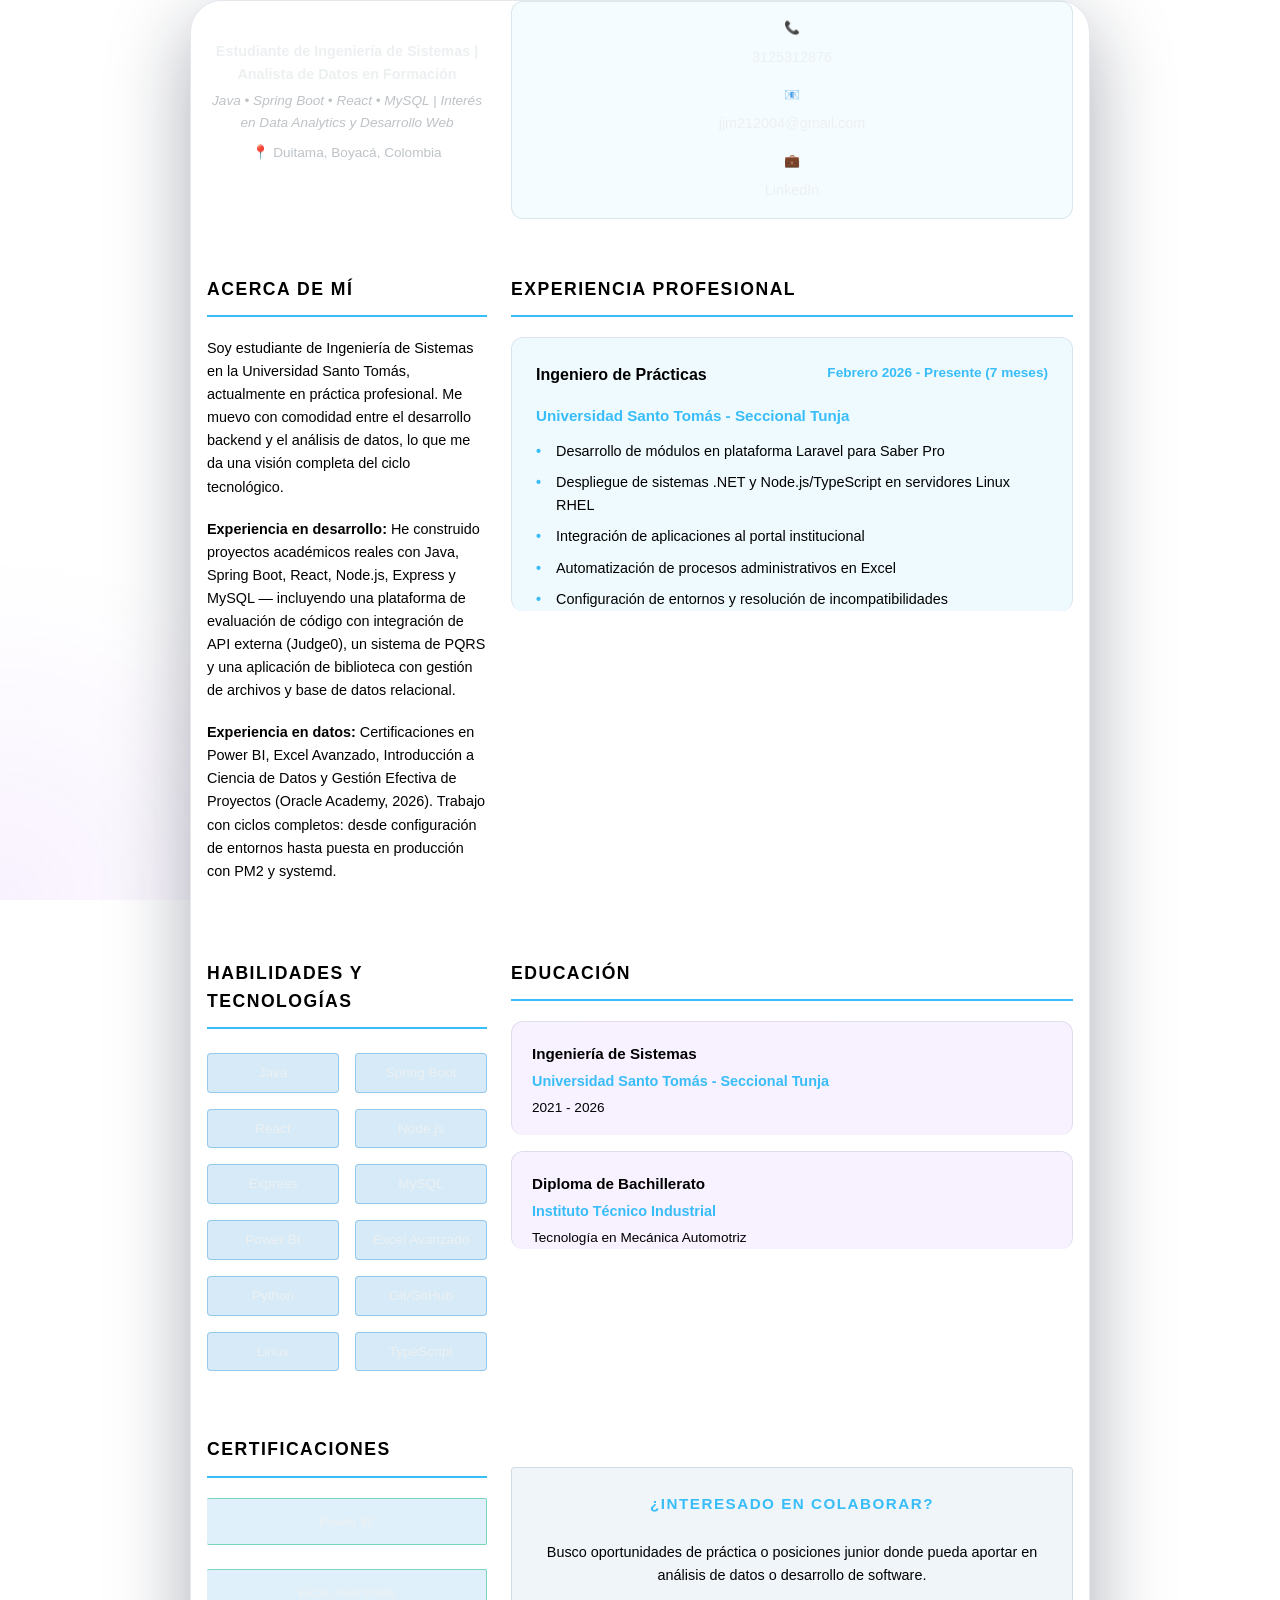
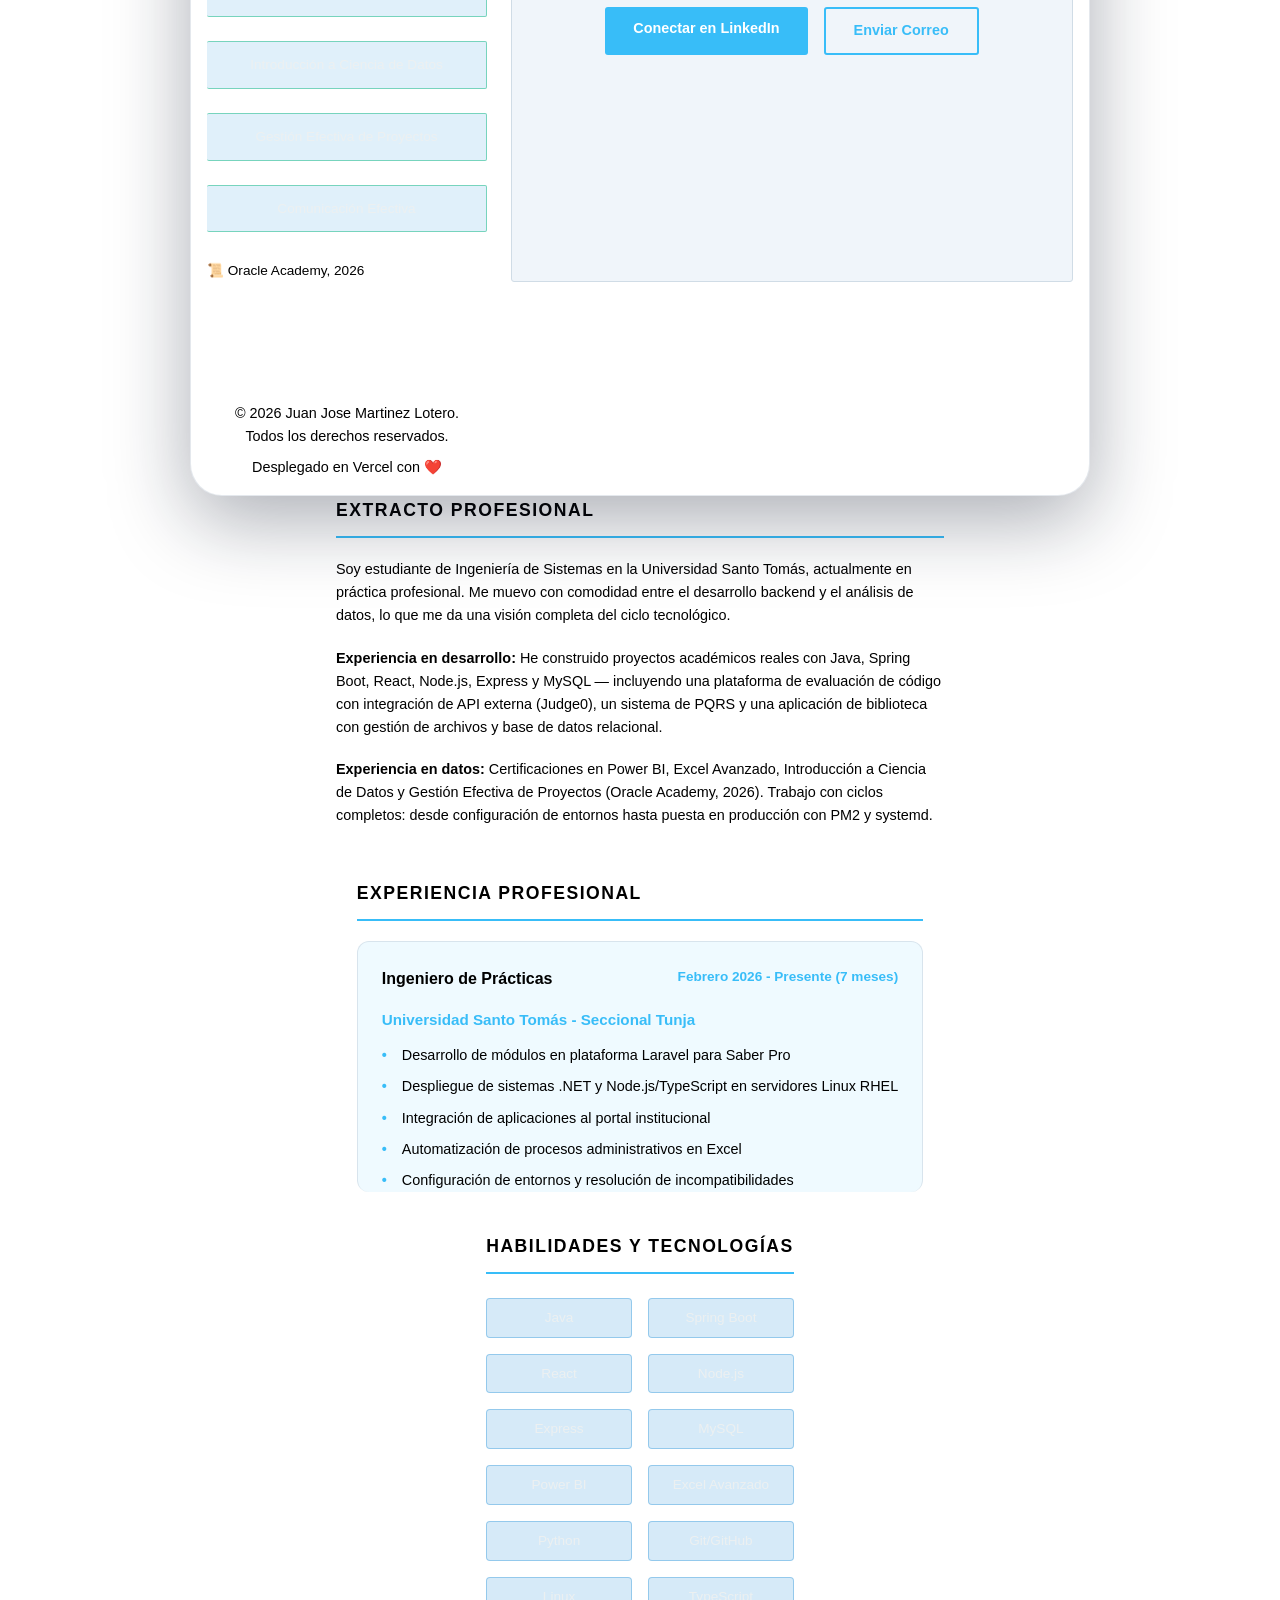
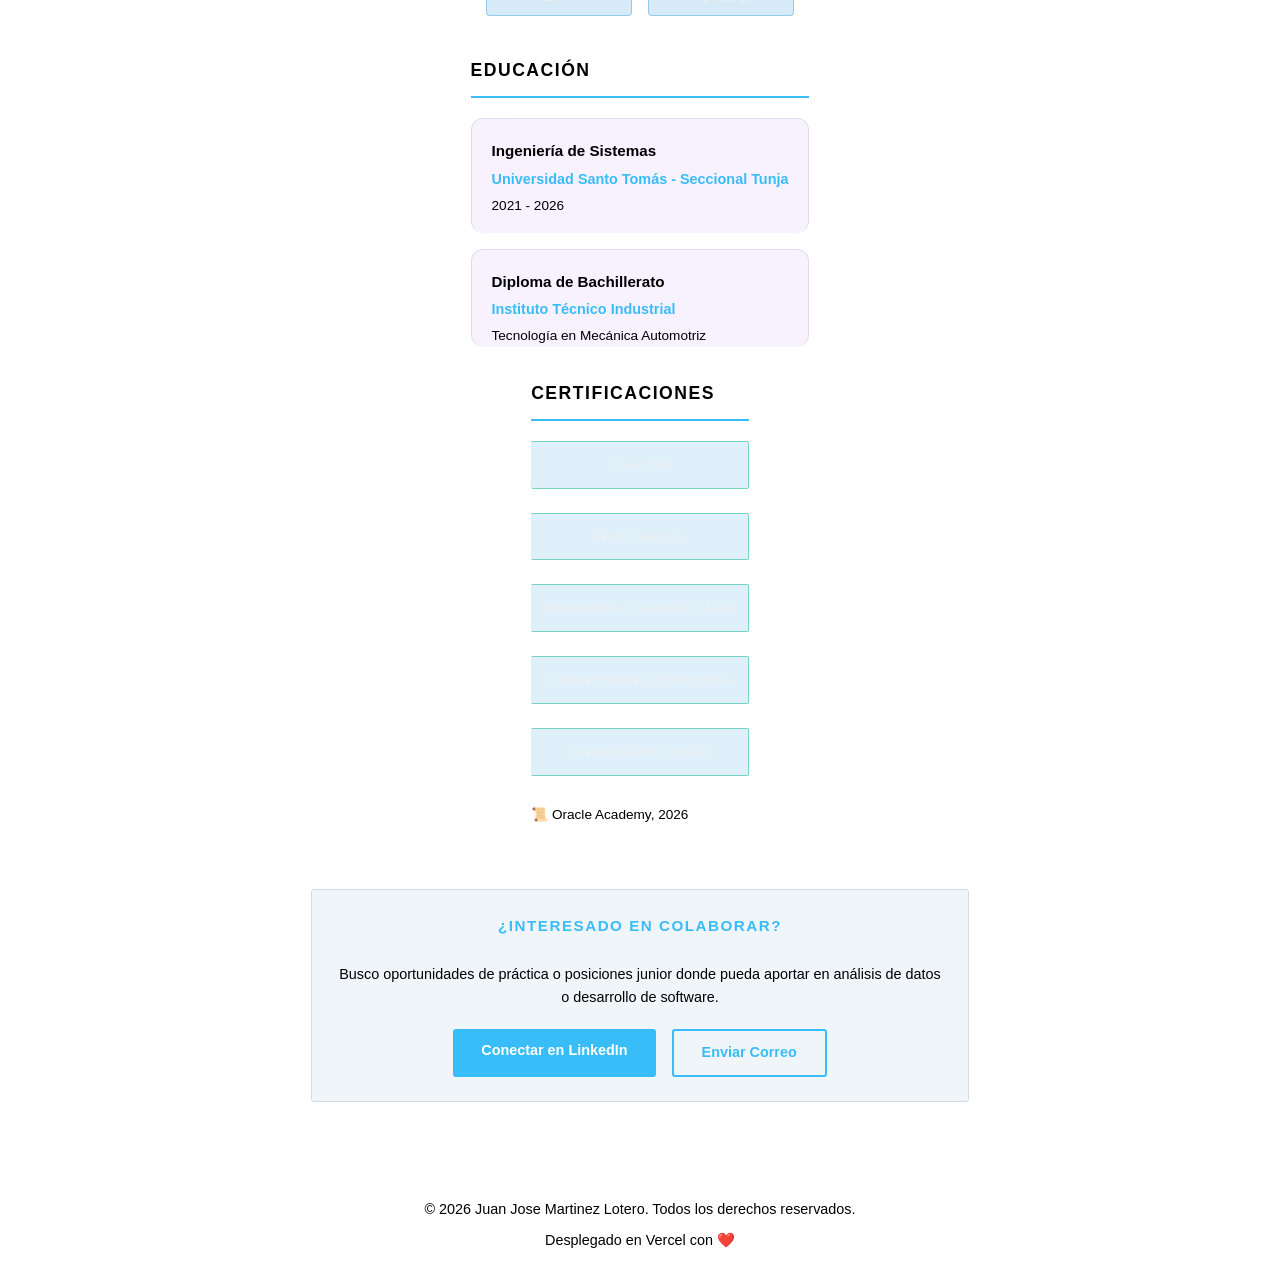
==== commit a19a12a3: "Revert: Volver al diseño original limpio y moderno" ====
--- a/index.html
+++ b/index.html
@@ -3,162 +3,40 @@
 <head>
   <meta charset="UTF-8">
   <meta name="viewport" content="width=device-width, initial-scale=1.0">
-  <title>Juan Jose Martinez Lotero - Ingeniero de Sistemas | LinkedIn</title>
+  <title>Juan Jose Martinez Lotero - Ingeniero de Sistemas | Analista de Datos</title>
   <link rel="stylesheet" href="styles.css">
 </head>
 <body>
-  <nav class="navbar">
-    <div class="nav-container">
-      <div class="logo">in</div>
-      <div class="search-bar">
-        <input type="text" placeholder="Buscar">
-      </div>
-      <div class="nav-links">
-        <a href="#" class="nav-link active">Inicio</a>
-        <a href="#" class="nav-link">Mi red</a>
-        <a href="#" class="nav-link">Empleos</a>
-        <a href="#" class="nav-link">Mensajes</a>
-      </div>
-    </div>
-  </nav>
-
   <div class="container">
-    <!-- Profile Card -->
-    <div class="profile-card">
-      <div class="profile-banner"></div>
-      
-      <div class="profile-header">
-        <div class="profile-pic">
-          <div class="placeholder-pic">J</div>
-        </div>
-
-        <div class="profile-info">
-          <h1 class="name">Juan Jose Martinez Lotero</h1>
-          <p class="subtitle">Estudiante de Ingeniería de Sistemas | Analista de Datos en Formación</p>
-          <p class="location">Duitama, Boyacá, Colombia</p>
-          
-          <div class="profile-stats">
-            <a href="https://www.linkedin.com/in/juan-jose-martinez-lotero-0771863a7/" target="_blank">21 contactos</a>
-          </div>
-
-          <div class="profile-actions">
-            <button class="btn btn-primary">Mensajes</button>
-            <button class="btn btn-secondary">Más</button>
-          </div>
-        </div>
-      </div>
-
-      <div class="profile-bio">
-        <p>Soy estudiante de Ingeniería de Sistemas en la Universidad Santo Tomás, actualmente en práctica profesional. Me muevo con comodidad entre el desarrollo backend y el análisis de datos, lo que me da una visión completa del ciclo tecnológico.</p>
-      </div>
-    </div>
-
-    <div class="main-content">
-      <!-- About Section -->
-      <section class="content-card">
-        <h2>Acerca de</h2>
-        <p><strong>Experiencia en desarrollo:</strong> He construido proyectos académicos reales con Java, Spring Boot, React, Node.js, Express y MySQL — incluyendo una plataforma de evaluación de código con integración de API externa (Judge0), un sistema de PQRS y una aplicación de biblioteca.</p>
-        <p style="margin-top: 1rem;"><strong>Experiencia en datos:</strong> Certificaciones en Power BI, Excel Avanzado, Introducción a Ciencia de Datos y Gestión Efectiva de Proyectos. Trabajo con ciclos completos: desde configuración de entornos hasta puesta en producción.</p>
-      </section>
-
-      <!-- Skills Section -->
-      <section class="content-card">
-        <h2>Habilidades</h2>
-        <div class="skills-grid">
-          <div class="skill-tag">Java</div>
-          <div class="skill-tag">Spring Boot</div>
-          <div class="skill-tag">React</div>
-          <div class="skill-tag">Node.js</div>
-          <div class="skill-tag">Express</div>
-          <div class="skill-tag">MySQL</div>
-          <div class="skill-tag">Power BI</div>
-          <div class="skill-tag">Excel</div>
-          <div class="skill-tag">Python</div>
-          <div class="skill-tag">Git</div>
-          <div class="skill-tag">Linux</div>
-          <div class="skill-tag">TypeScript</div>
-        </div>
-      </section>
-
-      <!-- Experience Section -->
-      <section class="content-card">
-        <h2>Experiencia</h2>
-        <div class="exp-item">
-          <div class="exp-header">
-            <h3>Ingeniero de Prácticas</h3>
-            <span class="exp-duration">7 meses</span>
-          </div>
-          <p class="exp-company">Universidad Santo Tomás - Seccional Tunja</p>
-          <p class="exp-date">Febrero 2026 - Presente</p>
-          <ul class="exp-details">
-            <li>Desarrollo de módulos en plataforma Laravel para Saber Pro</li>
-            <li>Despliegue de sistemas .NET y Node.js/TypeScript en Linux RHEL</li>
-            <li>Integración de aplicaciones al portal institucional</li>
-            <li>Automatización de procesos administrativos en Excel</li>
-          </ul>
-        </div>
-      </section>
-
-      <!-- Education Section -->
-      <section class="content-card">
-        <h2>Educación</h2>
-        <div class="edu-item">
-          <h3>Ingeniería de Sistemas</h3>
-          <p class="edu-institution">Universidad Santo Tomás - Seccional Tunja</p>
-          <p class="edu-date">2021 - 2026</p>
-        </div>
-        <div class="edu-item">
-          <h3>Diploma de Bachillerato - Mecánica Automotriz</h3>
-          <p class="edu-institution">Instituto Técnico Industrial</p>
-        </div>
-      </section>
-
-      <!-- Certifications Section -->
-      <section class="content-card">
-        <h2>Certificaciones</h2>
-        <div class="cert-list">
-          <div class="cert-item">Power BI</div>
-          <div class="cert-item">Excel Avanzado</div>
-          <div class="cert-item">Introducción a Ciencia de Datos</div>
-          <div class="cert-item">Gestión Efectiva de Proyectos</div>
-          <div class="cert-item">Comunicación Efectiva</div>
-        </div>
-        <p class="cert-source">📜 Oracle Academy, 2026</p>
-      </section>
-    </div>
-
-    <!-- Sidebar -->
-    <div class="sidebar">
-      <div class="sidebar-card">
-        <h3>Contacto</h3>
-        <div class="contact-list">
-          <div class="contact-item">
-            <span class="label">Teléfono</span>
-            <a href="tel:+573125312876">3125312876</a>
-          </div>
-          <div class="contact-item">
-            <span class="label">Email</span>
-            <a href="mailto:jjm212004@gmail.com">jjm212004@gmail.com</a>
-          </div>
-          <div class="contact-item">
-            <span class="label">LinkedIn</span>
-            <a href="https://www.linkedin.com/in/juan-jose-martinez-lotero-0771863a7/" target="_blank">Ver perfil</a>
-          </div>
-        </div>
-      </div>
-    </div>
-  </div>
-
-  <footer class="footer">
-    <p>&copy; 2026 Juan Jose Martinez Lotero. Todos los derechos reservados.</p>
-    <p>Hoja de vida web desplegada en Vercel ❤️</p>
-  </footer>
-</body>
-</html>
+    <!-- Header -->
+    <header class="header">
+      <div class="profile-intro">
+        <h1 class="name">Juan Jose Martinez Lotero</h1>
+        <p class="subtitle">Estudiante de Ingeniería de Sistemas | Analista de Datos en Formación</p>
+        <p class="tagline">Java • Spring Boot • React • MySQL | Interés en Data Analytics y Desarrollo Web</p>
+        <p class="location">📍 Duitama, Boyacá, Colombia</p>
+      </div>
+    </header>
+
+    <!-- Contact Info -->
+    <section class="contact-info">
+      <div class="contact-item">
+        <span class="icon">📞</span>
+        <a href="tel:+573125312876">3125312876</a>
+      </div>
+      <div class="contact-item">
+        <span class="icon">📧</span>
+        <a href="mailto:jjm212004@gmail.com">jjm212004@gmail.com</a>
+      </div>
+      <div class="contact-item">
+        <span class="icon">💼</span>
+        <a href="https://www.linkedin.com/in/juan-jose-martinez-lotero-0771863a7/" target="_blank">LinkedIn</a>
+      </div>
+    </section>
 
     <!-- About Section -->
     <section class="about">
-      <h2>Extracto Profesional</h2>
+      <h2>Acerca de Mí</h2>
       <p>Soy estudiante de Ingeniería de Sistemas en la Universidad Santo Tomás, actualmente en práctica profesional. Me muevo con comodidad entre el desarrollo backend y el análisis de datos, lo que me da una visión completa del ciclo tecnológico.</p>
       <p><strong>Experiencia en desarrollo:</strong> He construido proyectos académicos reales con Java, Spring Boot, React, Node.js, Express y MySQL — incluyendo una plataforma de evaluación de código con integración de API externa (Judge0), un sistema de PQRS y una aplicación de biblioteca con gestión de archivos y base de datos relacional.</p>
       <p><strong>Experiencia en datos:</strong> Certificaciones en Power BI, Excel Avanzado, Introducción a Ciencia de Datos y Gestión Efectiva de Proyectos (Oracle Academy, 2026). Trabajo con ciclos completos: desde configuración de entornos hasta puesta en producción con PM2 y systemd.</p>
@@ -248,3 +126,96 @@
   </div>
 </body>
 </html>
+
+    <!-- About Section -->
+    <section class="about">
+      <h2>Extracto Profesional</h2>
+      <p>Soy estudiante de Ingeniería de Sistemas en la Universidad Santo Tomás, actualmente en práctica profesional. Me muevo con comodidad entre el desarrollo backend y el análisis de datos, lo que me da una visión completa del ciclo tecnológico.</p>
+      <p><strong>Experiencia en desarrollo:</strong> He construido proyectos académicos reales con Java, Spring Boot, React, Node.js, Express y MySQL — incluyendo una plataforma de evaluación de código con integración de API externa (Judge0), un sistema de PQRS y una aplicación de biblioteca con gestión de archivos y base de datos relacional.</p>
+      <p><strong>Experiencia en datos:</strong> Certificaciones en Power BI, Excel Avanzado, Introducción a Ciencia de Datos y Gestión Efectiva de Proyectos (Oracle Academy, 2026). Trabajo con ciclos completos: desde configuración de entornos hasta puesta en producción con PM2 y systemd.</p>
+    </section>
+
+    <!-- Experience Section -->
+    <section class="experience">
+      <h2>Experiencia Profesional</h2>
+      <div class="experience-item">
+        <div class="exp-header">
+          <h3>Ingeniero de Prácticas</h3>
+          <span class="exp-date">Febrero 2026 - Presente (7 meses)</span>
+        </div>
+        <p class="exp-company">Universidad Santo Tomás - Seccional Tunja</p>
+        <ul class="exp-details">
+          <li>Desarrollo de módulos en plataforma Laravel para Saber Pro</li>
+          <li>Despliegue de sistemas .NET y Node.js/TypeScript en servidores Linux RHEL</li>
+          <li>Integración de aplicaciones al portal institucional</li>
+          <li>Automatización de procesos administrativos en Excel</li>
+          <li>Configuración de entornos y resolución de incompatibilidades</li>
+        </ul>
+      </div>
+    </section>
+
+    <!-- Skills Section -->
+    <section class="skills">
+      <h2>Habilidades y Tecnologías</h2>
+      <div class="skills-grid">
+        <div class="skill-tag">Java</div>
+        <div class="skill-tag">Spring Boot</div>
+        <div class="skill-tag">React</div>
+        <div class="skill-tag">Node.js</div>
+        <div class="skill-tag">Express</div>
+        <div class="skill-tag">MySQL</div>
+        <div class="skill-tag">Power BI</div>
+        <div class="skill-tag">Excel Avanzado</div>
+        <div class="skill-tag">Python</div>
+        <div class="skill-tag">Git/GitHub</div>
+        <div class="skill-tag">Linux</div>
+        <div class="skill-tag">TypeScript</div>
+      </div>
+    </section>
+
+    <!-- Education Section -->
+    <section class="education">
+      <h2>Educación</h2>
+      <div class="education-item">
+        <h3>Ingeniería de Sistemas</h3>
+        <p class="edu-institution">Universidad Santo Tomás - Seccional Tunja</p>
+        <p class="edu-date">2021 - 2026</p>
+      </div>
+      <div class="education-item">
+        <h3>Diploma de Bachillerato</h3>
+        <p class="edu-institution">Instituto Técnico Industrial</p>
+        <p class="edu-major">Tecnología en Mecánica Automotriz</p>
+      </div>
+    </section>
+
+    <!-- Certifications Section -->
+    <section class="certifications">
+      <h2>Certificaciones</h2>
+      <div class="cert-grid">
+        <div class="cert-item">Power BI</div>
+        <div class="cert-item">Excel Avanzado</div>
+        <div class="cert-item">Introducción a Ciencia de Datos</div>
+        <div class="cert-item">Gestión Efectiva de Proyectos</div>
+        <div class="cert-item">Comunicación Efectiva</div>
+      </div>
+      <p class="cert-source">📜 Oracle Academy, 2026</p>
+    </section>
+
+    <!-- Call to Action -->
+    <section class="cta">
+      <h2>¿Interesado en colaborar?</h2>
+      <p>Busco oportunidades de práctica o posiciones junior donde pueda aportar en análisis de datos o desarrollo de software.</p>
+      <div class="cta-buttons">
+        <a href="https://www.linkedin.com/in/juan-jose-martinez-lotero-0771863a7/" class="btn btn-primary" target="_blank">Conectar en LinkedIn</a>
+        <a href="mailto:jjm212004@gmail.com" class="btn btn-secondary">Enviar Correo</a>
+      </div>
+    </section>
+
+    <!-- Footer -->
+    <footer class="footer">
+      <p>&copy; 2026 Juan Jose Martinez Lotero. Todos los derechos reservados.</p>
+      <p>Desplegado en Vercel con ❤️</p>
+    </footer>
+  </div>
+</body>
+</html>
--- a/styles.css
+++ b/styles.css
@@ -1,14 +1,464 @@
-/* Estilo LinkedIn */
+/* Estilos para una página limpia, moderna y bien presentada */
 :root {
-  --primary: #0a66c2;
-  --primary-dark: #004182;
-  --primary-light: #e7f1f8;
-  --text-dark: #000000;
-  --text-light: #666666;
-  --border: #e5e5e5;
-  --bg: #f5f5f5;
-  --white: #ffffff;
-  font-family: -apple-system, BlinkMacSystemFont, "Segoe UI", "Helvetica Neue", sans-serif;
+  --bg: #0f172a;
+  --surface: rgba(15, 23, 42, 0.95);
+  --text: #e2e8f0;
+  --muted: #94a3b8;
+  --accent: #38bdf8;
+  --accent-strong: #0ea5e9;
+  --border: rgba(148, 163, 184, 0.25);
+  --shadow: 0 24px 80px rgba(15, 23, 42, 0.35);
+  font-family: "Inter", "Segoe UI", sans-serif;
+}
+
+* {
+  box-sizing: border-box;
+}
+
+html, body {
+  margin: 0;
+  min-height: 100%;
+}
+
+body {
+  background: radial-gradient(circle at top left, rgba(56, 189, 248, 0.18), transparent 30%),
+              radial-gradient(circle at bottom right, rgba(168, 85, 247, 0.15), transparent 28%),
+              linear-gradient(180deg, #020617 0%, #091124 100%);
+  color: var(--text);
+  font-size: 1rem;
+  line-height: 1.7;
+  display: grid;
+  place-items: center;
+  padding: 2rem;
+}
+
+body::before {
+  content: "";
+  position: fixed;
+  inset: 0;
+  background: radial-gradient(circle at top center, rgba(56, 189, 248, 0.12), transparent 25%),
+              radial-gradient(circle at bottom left, rgba(168, 85, 247, 0.08), transparent 22%);
+  pointer-events: none;
+}
+
+.container {
+  background: var(--surface);
+  border: 1px solid var(--border);
+  border-radius: 32px;
+  box-shadow: var(--shadow);
+  backdrop-filter: blur(20px);
+  padding: 3rem;
+  max-width: 760px;
+  width: 100%;
+}
+
+h1 {
+  font-size: clamp(2.3rem, 4vw, 4rem);
+  letter-spacing: -0.05em;
+  margin: 0 0 0.75rem;
+}
+
+p {
+  color: var(--muted);
+  max-width: 38rem;
+  margin: 0;
+}
+
+p + p {
+  margin-top: 1.2rem;
+}
+
+/* Header */
+.header {
+  text-align: center;
+  margin-bottom: 3rem;
+}
+
+.profile-intro h1 {
+  margin: 0 0 0.5rem 0;
+}
+
+.name {
+  font-size: clamp(2rem, 5vw, 3.5rem);
+  margin-bottom: 0.5rem;
+}
+
+.subtitle {
+  font-size: 1.25rem;
+  color: var(--accent);
+  margin-bottom: 0.75rem;
+}
+
+.tagline {
+  color: var(--muted);
+  font-size: 1rem;
+  margin: 0;
+}
+
+.location {
+  color: var(--muted);
+  font-size: 0.9rem;
+  margin-top: 0.5rem;
+}
+
+/* Sections */
+section {
+  margin-bottom: 2.5rem;
+}
+
+section:last-of-type {
+  margin-bottom: 2rem;
+}
+
+h2 {
+  font-size: 1.75rem;
+  letter-spacing: -0.05em;
+  margin: 0 0 1.5rem 0;
+  color: var(--text);
+  border-bottom: 2px solid var(--accent);
+  padding-bottom: 0.5rem;
+}
+
+/* Skills Section */
+.skills-grid {
+  display: grid;
+  grid-template-columns: repeat(auto-fit, minmax(120px, 1fr));
+  gap: 1rem;
+  margin-top: 1.5rem;
+}
+
+.skill-tag {
+  background: linear-gradient(135deg, rgba(56, 189, 248, 0.2), rgba(168, 85, 247, 0.2));
+  border: 1px solid var(--accent);
+  border-radius: 12px;
+  padding: 0.75rem 1.25rem;
+  text-align: center;
+  color: var(--accent);
+  font-weight: 500;
+  transition: all 0.3s ease;
+}
+
+.skill-tag:hover {
+  background: linear-gradient(135deg, rgba(56, 189, 248, 0.3), rgba(168, 85, 247, 0.3));
+  box-shadow: 0 8px 16px rgba(56, 189, 248, 0.2);
+  transform: translateY(-2px);
+}
+
+/* Contact Section */
+.contact-info {
+  display: flex;
+  justify-content: center;
+  flex-wrap: wrap;
+  gap: 1.5rem;
+  margin-bottom: 2rem;
+  padding: 1rem;
+  background: rgba(56, 189, 248, 0.05);
+  border-radius: 12px;
+  border: 1px solid var(--border);
+}
+
+.contact-item {
+  display: flex;
+  align-items: center;
+  gap: 0.5rem;
+  color: var(--text);
+}
+
+.contact-item a {
+  color: var(--accent);
+  text-decoration: none;
+  transition: color 0.3s ease;
+}
+
+.contact-item a:hover {
+  color: var(--accent-strong);
+  text-decoration: underline;
+}
+
+/* Experience Section */
+.experience {
+  margin-bottom: 2rem;
+}
+
+.experience-item {
+  background: rgba(56, 189, 248, 0.08);
+  border: 1px solid var(--border);
+  border-radius: 12px;
+  padding: 1.5rem;
+  margin-bottom: 1rem;
+}
+
+.exp-header {
+  display: flex;
+  justify-content: space-between;
+  align-items: flex-start;
+  margin-bottom: 0.75rem;
+  flex-wrap: wrap;
+  gap: 1rem;
+}
+
+.exp-header h3 {
+  margin: 0;
+  color: var(--accent);
+  font-size: 1.2rem;
+}
+
+.exp-date {
+  color: var(--accent-strong);
+  font-size: 0.9rem;
+  font-weight: 500;
+}
+
+.exp-company {
+  color: var(--muted);
+  margin: 0 0 1rem 0;
+  font-weight: 500;
+}
+
+.exp-details {
+  list-style: none;
+  padding: 0;
+  margin: 0;
+}
+
+.exp-details li {
+  padding-left: 1.5rem;
+  margin-bottom: 0.5rem;
+  color: var(--text);
+  position: relative;
+}
+
+.exp-details li:before {
+  content: "▸";
+  position: absolute;
+  left: 0;
+  color: var(--accent);
+  font-weight: bold;
+}
+
+/* Education Section */
+.education {
+  margin-bottom: 2rem;
+}
+
+.education-item {
+  background: rgba(168, 85, 247, 0.08);
+  border: 1px solid var(--border);
+  border-radius: 12px;
+  padding: 1.25rem;
+  margin-bottom: 1rem;
+}
+
+.education-item h3 {
+  margin: 0 0 0.5rem 0;
+  color: var(--accent);
+  font-size: 1.1rem;
+}
+
+.edu-institution {
+  color: var(--text);
+  margin: 0.25rem 0;
+  font-weight: 500;
+}
+
+.edu-date {
+  color: var(--muted);
+  font-size: 0.9rem;
+  margin: 0.25rem 0;
+}
+
+.edu-major {
+  color: var(--muted);
+  font-size: 0.9rem;
+  margin: 0.25rem 0;
+}
+
+/* Certifications Section */
+.certifications {
+  margin-bottom: 2rem;
+}
+
+.cert-grid {
+  display: grid;
+  grid-template-columns: repeat(auto-fit, minmax(140px, 1fr));
+  gap: 1rem;
+  margin: 1.5rem 0;
+}
+
+.cert-item {
+  background: linear-gradient(135deg, rgba(16, 185, 129, 0.2), rgba(10, 179, 156, 0.2));
+  border: 1px solid rgba(16, 185, 129, 0.5);
+  border-radius: 12px;
+  padding: 1rem;
+  text-align: center;
+  color: rgba(16, 185, 129, 1);
+  font-weight: 500;
+  transition: all 0.3s ease;
+}
+
+.cert-item:hover {
+  background: linear-gradient(135deg, rgba(16, 185, 129, 0.3), rgba(10, 179, 156, 0.3));
+  box-shadow: 0 8px 16px rgba(16, 185, 129, 0.2);
+  transform: translateY(-2px);
+}
+
+.cert-source {
+  color: var(--muted);
+  font-size: 0.9rem;
+  text-align: center;
+  margin: 0;
+}
+
+/* Call to Action Section */
+.cta {
+  background: linear-gradient(135deg, rgba(56, 189, 248, 0.15), rgba(168, 85, 247, 0.15));
+  border: 1px solid var(--border);
+  border-radius: 16px;
+  padding: 2rem;
+  text-align: center;
+  margin: 2rem 0;
+}
+
+.cta h2 {
+  border-bottom: none;
+  color: var(--accent);
+  margin-bottom: 0.5rem;
+}
+
+.cta p {
+  margin-bottom: 1.5rem;
+}
+
+.cta-buttons {
+  display: flex;
+  justify-content: center;
+  gap: 1rem;
+  flex-wrap: wrap;
+}
+
+.btn {
+  display: inline-block;
+  padding: 0.875rem 2.25rem;
+  border-radius: 12px;
+  font-weight: 600;
+  text-decoration: none;
+  transition: all 0.3s ease;
+  border: none;
+  cursor: pointer;
+  font-size: 1rem;
+}
+
+.btn-primary {
+  background: linear-gradient(135deg, var(--accent), var(--accent-strong));
+  color: #020617;
+}
+
+.btn-primary:hover {
+  box-shadow: 0 12px 24px rgba(56, 189, 248, 0.4);
+  transform: translateY(-2px);
+}
+
+.btn-secondary {
+  background: transparent;
+  color: var(--accent);
+  border: 2px solid var(--accent);
+}
+
+.btn-secondary:hover {
+  background: rgba(56, 189, 248, 0.1);
+  box-shadow: 0 8px 16px rgba(56, 189, 248, 0.2);
+}
+
+/* Footer */
+.footer {
+  text-align: center;
+  border-top: 1px solid var(--border);
+  padding-top: 2rem;
+  margin-top: 2rem;
+  color: var(--muted);
+  font-size: 0.9rem;
+}
+
+.footer p {
+  margin: 0.5rem 0;
+  color: var(--muted);
+}
+
+@media (max-width: 768px) {
+  .exp-header {
+    flex-direction: column;
+    align-items: flex-start;
+  }
+
+  .exp-date {
+    align-self: flex-start;
+  }
+
+  .cta-buttons {
+    flex-direction: column;
+  }
+
+  .btn {
+    width: 100%;
+  }
+
+  .contact-info {
+    flex-direction: column;
+    gap: 0.75rem;
+  }
+}
+
+@media (max-width: 640px) {
+  body {
+    padding: 1.25rem;
+  }
+
+  .container {
+    padding: 2rem 1.5rem;
+  }
+
+  h2 {
+    font-size: 1.5rem;
+  }
+
+  .skills-grid {
+    grid-template-columns: repeat(auto-fit, minmax(100px, 1fr));
+    gap: 0.75rem;
+  }
+
+  .skill-tag {
+    padding: 0.6rem 1rem;
+    font-size: 0.9rem;
+  }
+
+  .cert-grid {
+    grid-template-columns: repeat(auto-fit, minmax(120px, 1fr));
+    gap: 0.75rem;
+  }
+
+  .exp-header {
+    flex-direction: column;
+    gap: 0.5rem;
+  }
+
+  .contact-info {
+    flex-direction: column;
+    gap: 0.75rem;
+  }
+
+  .cta {
+    padding: 1.5rem 1rem;
+  }
+
+  .cta-buttons {
+    flex-direction: column;
+    gap: 0.75rem;
+  }
+
+  .btn {
+    padding: 0.75rem 1.5rem;
+    font-size: 0.95rem;
+  }
 }
 
 * {
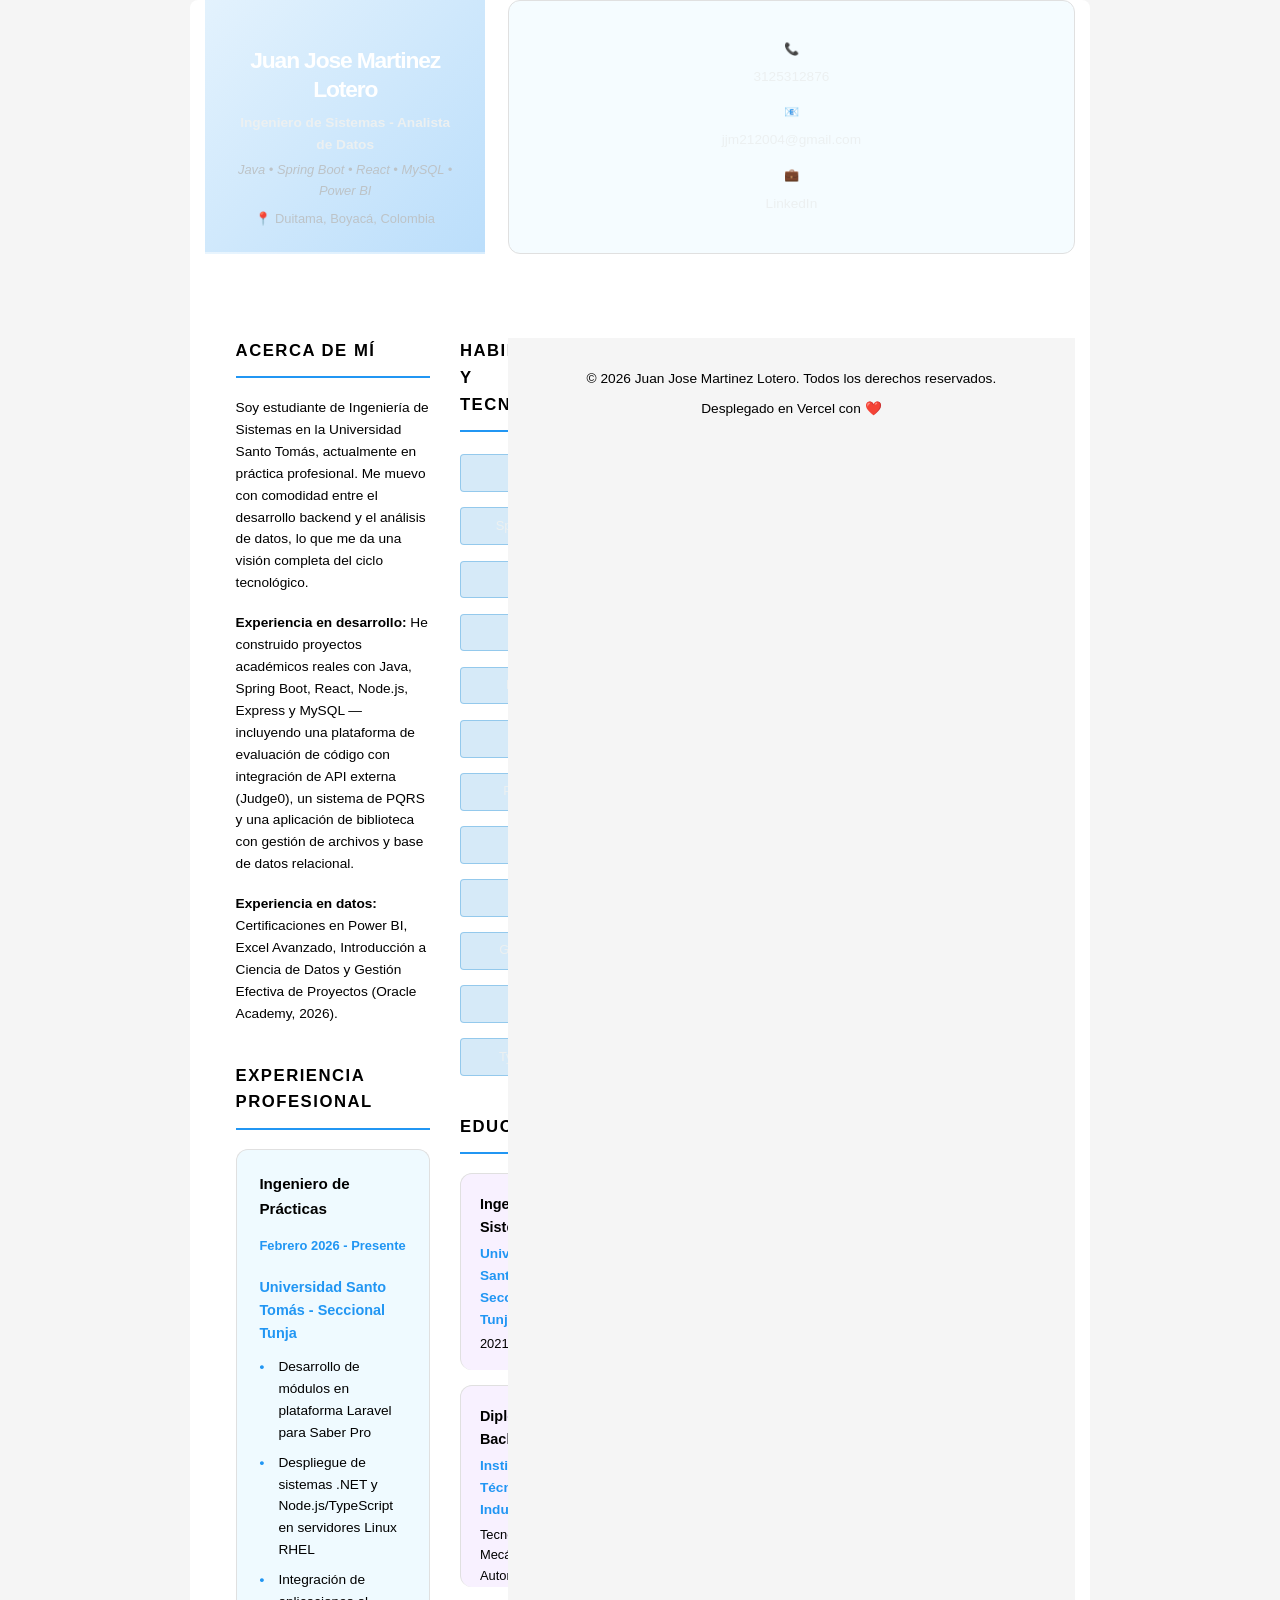
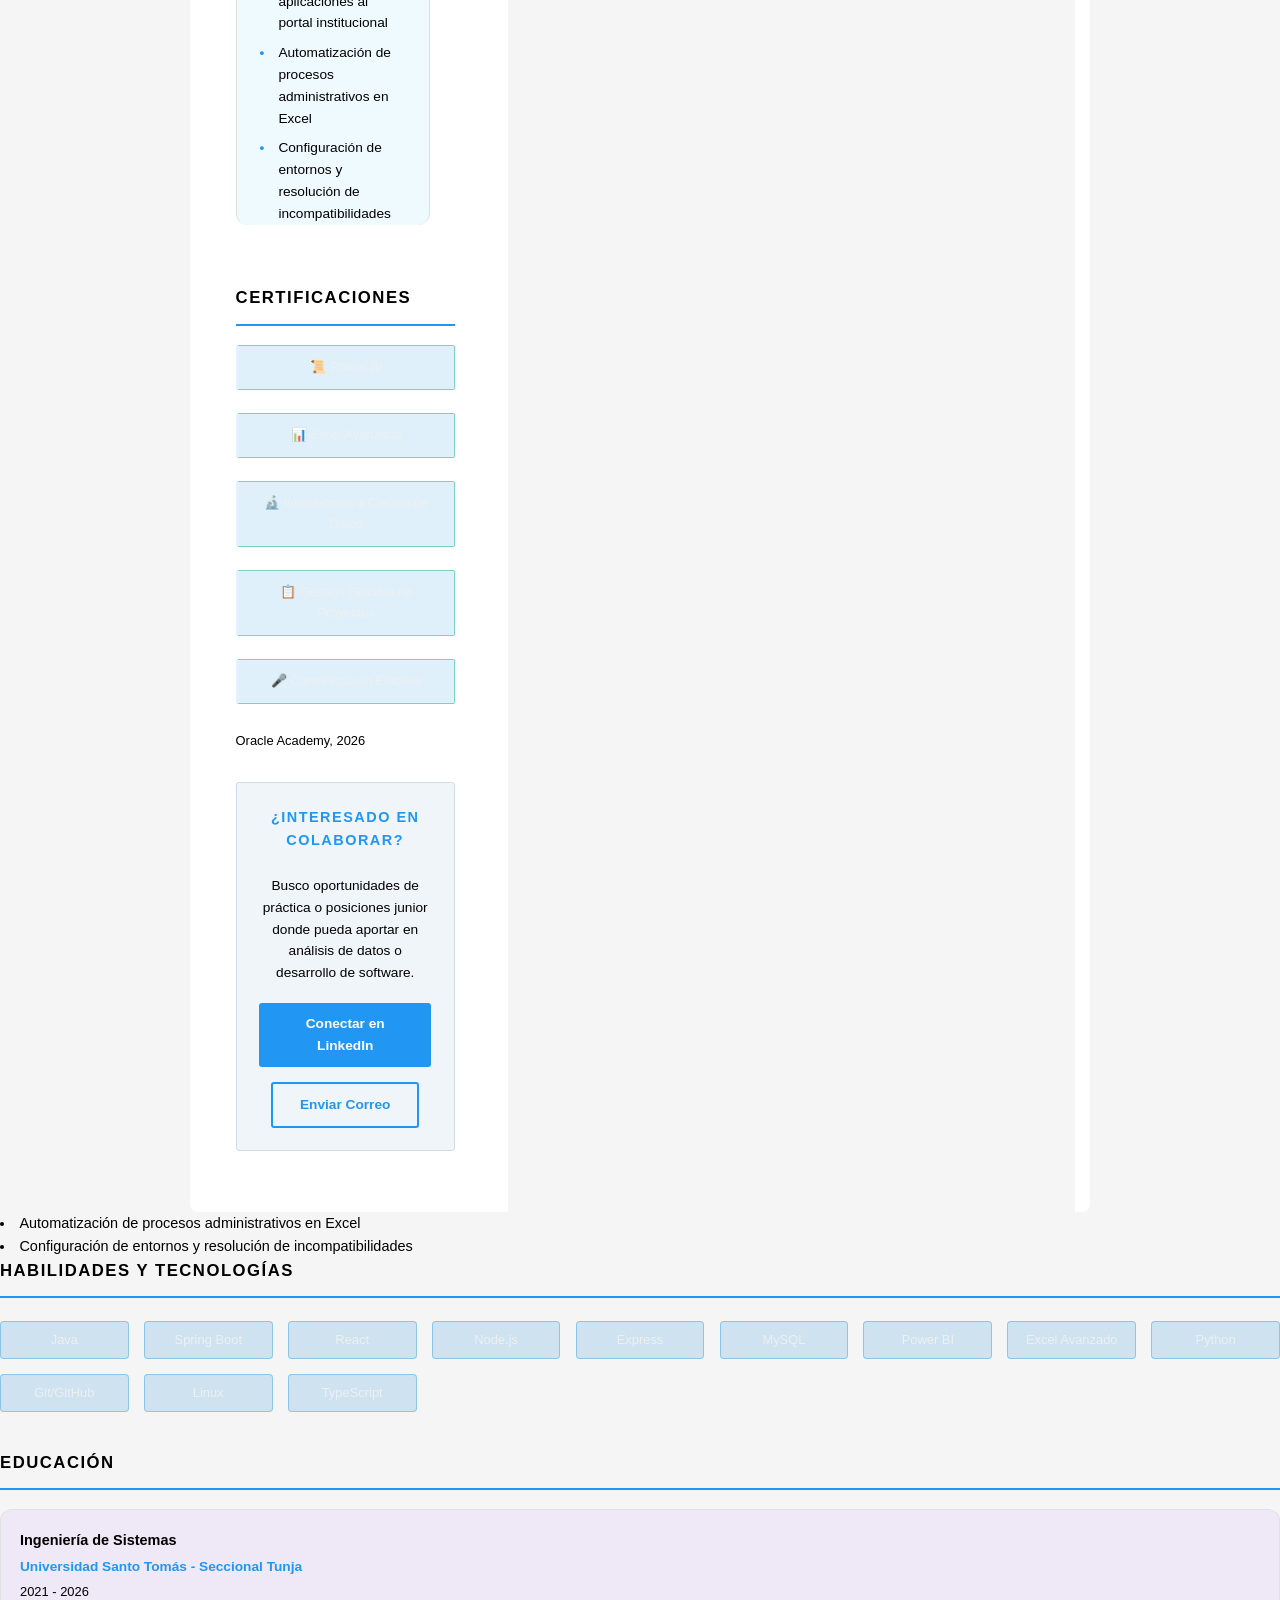
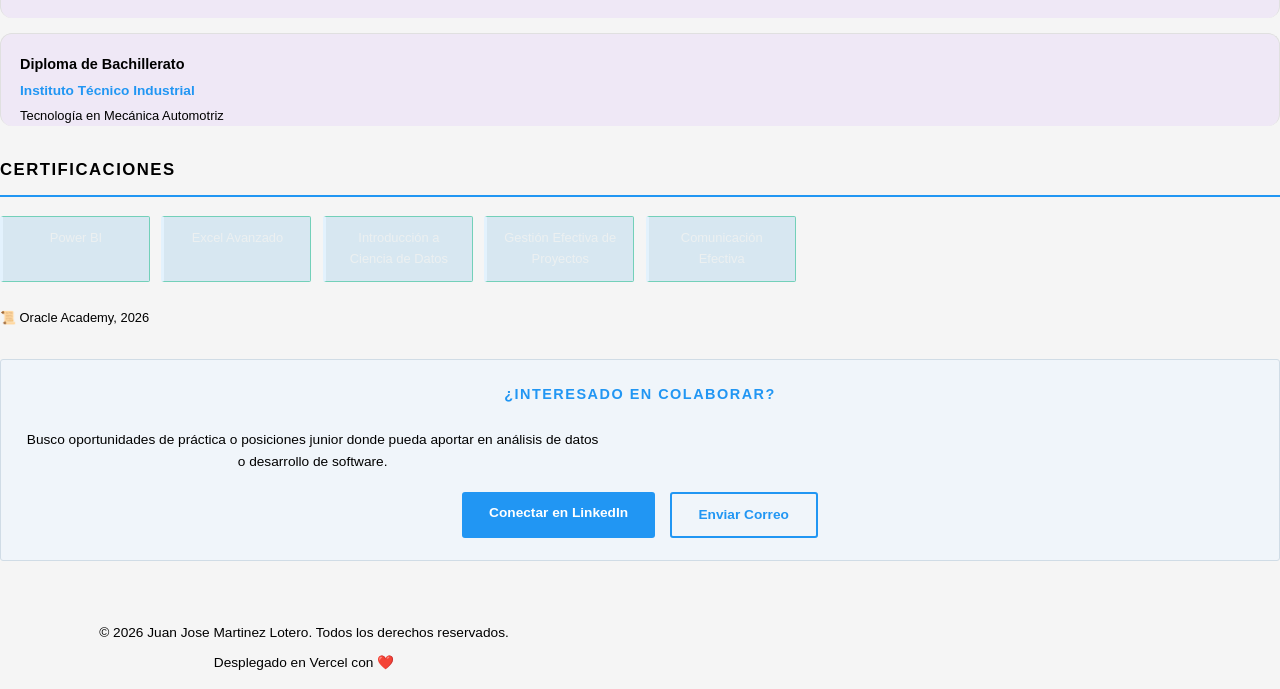
==== commit 7606b212: "Nuevo diseño: CV profesional limpio y legible con layout de dos columnas" ====
--- a/index.html
+++ b/index.html
@@ -10,12 +10,10 @@
   <div class="container">
     <!-- Header -->
     <header class="header">
-      <div class="profile-intro">
-        <h1 class="name">Juan Jose Martinez Lotero</h1>
-        <p class="subtitle">Estudiante de Ingeniería de Sistemas | Analista de Datos en Formación</p>
-        <p class="tagline">Java • Spring Boot • React • MySQL | Interés en Data Analytics y Desarrollo Web</p>
-        <p class="location">📍 Duitama, Boyacá, Colombia</p>
-      </div>
+      <h1 class="name">Juan Jose Martinez Lotero</h1>
+      <p class="subtitle">Ingeniero de Sistemas - Analista de Datos</p>
+      <p class="tagline">Java • Spring Boot • React • MySQL • Power BI</p>
+      <p class="location">📍 Duitama, Boyacá, Colombia</p>
     </header>
 
     <!-- Contact Info -->
@@ -34,27 +32,109 @@
       </div>
     </section>
 
-    <!-- About Section -->
-    <section class="about">
-      <h2>Acerca de Mí</h2>
-      <p>Soy estudiante de Ingeniería de Sistemas en la Universidad Santo Tomás, actualmente en práctica profesional. Me muevo con comodidad entre el desarrollo backend y el análisis de datos, lo que me da una visión completa del ciclo tecnológico.</p>
-      <p><strong>Experiencia en desarrollo:</strong> He construido proyectos académicos reales con Java, Spring Boot, React, Node.js, Express y MySQL — incluyendo una plataforma de evaluación de código con integración de API externa (Judge0), un sistema de PQRS y una aplicación de biblioteca con gestión de archivos y base de datos relacional.</p>
-      <p><strong>Experiencia en datos:</strong> Certificaciones en Power BI, Excel Avanzado, Introducción a Ciencia de Datos y Gestión Efectiva de Proyectos (Oracle Academy, 2026). Trabajo con ciclos completos: desde configuración de entornos hasta puesta en producción con PM2 y systemd.</p>
-    </section>
-
-    <!-- Experience Section -->
-    <section class="experience">
-      <h2>Experiencia Profesional</h2>
-      <div class="experience-item">
-        <div class="exp-header">
-          <h3>Ingeniero de Prácticas</h3>
-          <span class="exp-date">Febrero 2026 - Presente (7 meses)</span>
-        </div>
-        <p class="exp-company">Universidad Santo Tomás - Seccional Tunja</p>
-        <ul class="exp-details">
-          <li>Desarrollo de módulos en plataforma Laravel para Saber Pro</li>
-          <li>Despliegue de sistemas .NET y Node.js/TypeScript en servidores Linux RHEL</li>
-          <li>Integración de aplicaciones al portal institucional</li>
+    <!-- Main Content with Two Columns -->
+    <div class="content">
+      <div class="two-column">
+        <!-- Left Column: About & Experience -->
+        <div>
+          <!-- About Section -->
+          <section class="about">
+            <h2>Acerca de Mí</h2>
+            <p>Soy estudiante de Ingeniería de Sistemas en la Universidad Santo Tomás, actualmente en práctica profesional. Me muevo con comodidad entre el desarrollo backend y el análisis de datos, lo que me da una visión completa del ciclo tecnológico.</p>
+            <p><strong>Experiencia en desarrollo:</strong> He construido proyectos académicos reales con Java, Spring Boot, React, Node.js, Express y MySQL — incluyendo una plataforma de evaluación de código con integración de API externa (Judge0), un sistema de PQRS y una aplicación de biblioteca con gestión de archivos y base de datos relacional.</p>
+            <p><strong>Experiencia en datos:</strong> Certificaciones en Power BI, Excel Avanzado, Introducción a Ciencia de Datos y Gestión Efectiva de Proyectos (Oracle Academy, 2026).</p>
+          </section>
+
+          <!-- Experience Section -->
+          <section class="experience">
+            <h2>Experiencia Profesional</h2>
+            <div class="experience-item">
+              <div class="exp-header">
+                <h3>Ingeniero de Prácticas</h3>
+                <span class="exp-date">Febrero 2026 - Presente</span>
+              </div>
+              <p class="exp-company">Universidad Santo Tomás - Seccional Tunja</p>
+              <ul class="exp-details">
+                <li>Desarrollo de módulos en plataforma Laravel para Saber Pro</li>
+                <li>Despliegue de sistemas .NET y Node.js/TypeScript en servidores Linux RHEL</li>
+                <li>Integración de aplicaciones al portal institucional</li>
+                <li>Automatización de procesos administrativos en Excel</li>
+                <li>Configuración de entornos y resolución de incompatibilidades</li>
+              </ul>
+            </div>
+          </section>
+        </div>
+
+        <!-- Right Column: Skills & Education -->
+        <div>
+          <!-- Skills Section -->
+          <section class="skills">
+            <h2>Habilidades y Tecnologías</h2>
+            <div class="skills-grid">
+              <div class="skill-tag">Java</div>
+              <div class="skill-tag">Spring Boot</div>
+              <div class="skill-tag">React</div>
+              <div class="skill-tag">Node.js</div>
+              <div class="skill-tag">Express</div>
+              <div class="skill-tag">MySQL</div>
+              <div class="skill-tag">Power BI</div>
+              <div class="skill-tag">Excel</div>
+              <div class="skill-tag">Python</div>
+              <div class="skill-tag">Git/GitHub</div>
+              <div class="skill-tag">Linux</div>
+              <div class="skill-tag">TypeScript</div>
+            </div>
+          </section>
+
+          <!-- Education Section -->
+          <section class="education">
+            <h2>Educación</h2>
+            <div class="education-item">
+              <h3>Ingeniería de Sistemas</h3>
+              <p class="edu-institution">Universidad Santo Tomás - Seccional Tunja</p>
+              <p class="edu-date">2021 - 2026</p>
+            </div>
+            <div class="education-item">
+              <h3>Diploma de Bachillerato</h3>
+              <p class="edu-institution">Instituto Técnico Industrial</p>
+              <p class="edu-major">Tecnología en Mecánica Automotriz</p>
+            </div>
+          </section>
+        </div>
+      </div>
+
+      <!-- Full Width Sections -->
+      <section class="certifications">
+        <h2>Certificaciones</h2>
+        <div class="cert-grid">
+          <div class="cert-item">📜 Power BI</div>
+          <div class="cert-item">📊 Excel Avanzado</div>
+          <div class="cert-item">🔬 Introducción a Ciencia de Datos</div>
+          <div class="cert-item">📋 Gestión Efectiva de Proyectos</div>
+          <div class="cert-item">🎤 Comunicación Efectiva</div>
+        </div>
+        <p class="cert-source">Oracle Academy, 2026</p>
+      </section>
+
+      <!-- Call to Action -->
+      <section class="cta">
+        <h2>¿Interesado en Colaborar?</h2>
+        <p>Busco oportunidades de práctica o posiciones junior donde pueda aportar en análisis de datos o desarrollo de software.</p>
+        <div class="cta-buttons">
+          <a href="https://www.linkedin.com/in/juan-jose-martinez-lotero-0771863a7/" class="btn btn-primary" target="_blank">Conectar en LinkedIn</a>
+          <a href="mailto:jjm212004@gmail.com" class="btn btn-secondary">Enviar Correo</a>
+        </div>
+      </section>
+    </div>
+
+    <!-- Footer -->
+    <footer class="footer">
+      <p>&copy; 2026 Juan Jose Martinez Lotero. Todos los derechos reservados.</p>
+      <p>Desplegado en Vercel con ❤️</p>
+    </footer>
+  </div>
+</body>
+</html>
           <li>Automatización de procesos administrativos en Excel</li>
           <li>Configuración de entornos y resolución de incompatibilidades</li>
         </ul>
@@ -126,96 +206,3 @@
   </div>
 </body>
 </html>
-
-    <!-- About Section -->
-    <section class="about">
-      <h2>Extracto Profesional</h2>
-      <p>Soy estudiante de Ingeniería de Sistemas en la Universidad Santo Tomás, actualmente en práctica profesional. Me muevo con comodidad entre el desarrollo backend y el análisis de datos, lo que me da una visión completa del ciclo tecnológico.</p>
-      <p><strong>Experiencia en desarrollo:</strong> He construido proyectos académicos reales con Java, Spring Boot, React, Node.js, Express y MySQL — incluyendo una plataforma de evaluación de código con integración de API externa (Judge0), un sistema de PQRS y una aplicación de biblioteca con gestión de archivos y base de datos relacional.</p>
-      <p><strong>Experiencia en datos:</strong> Certificaciones en Power BI, Excel Avanzado, Introducción a Ciencia de Datos y Gestión Efectiva de Proyectos (Oracle Academy, 2026). Trabajo con ciclos completos: desde configuración de entornos hasta puesta en producción con PM2 y systemd.</p>
-    </section>
-
-    <!-- Experience Section -->
-    <section class="experience">
-      <h2>Experiencia Profesional</h2>
-      <div class="experience-item">
-        <div class="exp-header">
-          <h3>Ingeniero de Prácticas</h3>
-          <span class="exp-date">Febrero 2026 - Presente (7 meses)</span>
-        </div>
-        <p class="exp-company">Universidad Santo Tomás - Seccional Tunja</p>
-        <ul class="exp-details">
-          <li>Desarrollo de módulos en plataforma Laravel para Saber Pro</li>
-          <li>Despliegue de sistemas .NET y Node.js/TypeScript en servidores Linux RHEL</li>
-          <li>Integración de aplicaciones al portal institucional</li>
-          <li>Automatización de procesos administrativos en Excel</li>
-          <li>Configuración de entornos y resolución de incompatibilidades</li>
-        </ul>
-      </div>
-    </section>
-
-    <!-- Skills Section -->
-    <section class="skills">
-      <h2>Habilidades y Tecnologías</h2>
-      <div class="skills-grid">
-        <div class="skill-tag">Java</div>
-        <div class="skill-tag">Spring Boot</div>
-        <div class="skill-tag">React</div>
-        <div class="skill-tag">Node.js</div>
-        <div class="skill-tag">Express</div>
-        <div class="skill-tag">MySQL</div>
-        <div class="skill-tag">Power BI</div>
-        <div class="skill-tag">Excel Avanzado</div>
-        <div class="skill-tag">Python</div>
-        <div class="skill-tag">Git/GitHub</div>
-        <div class="skill-tag">Linux</div>
-        <div class="skill-tag">TypeScript</div>
-      </div>
-    </section>
-
-    <!-- Education Section -->
-    <section class="education">
-      <h2>Educación</h2>
-      <div class="education-item">
-        <h3>Ingeniería de Sistemas</h3>
-        <p class="edu-institution">Universidad Santo Tomás - Seccional Tunja</p>
-        <p class="edu-date">2021 - 2026</p>
-      </div>
-      <div class="education-item">
-        <h3>Diploma de Bachillerato</h3>
-        <p class="edu-institution">Instituto Técnico Industrial</p>
-        <p class="edu-major">Tecnología en Mecánica Automotriz</p>
-      </div>
-    </section>
-
-    <!-- Certifications Section -->
-    <section class="certifications">
-      <h2>Certificaciones</h2>
-      <div class="cert-grid">
-        <div class="cert-item">Power BI</div>
-        <div class="cert-item">Excel Avanzado</div>
-        <div class="cert-item">Introducción a Ciencia de Datos</div>
-        <div class="cert-item">Gestión Efectiva de Proyectos</div>
-        <div class="cert-item">Comunicación Efectiva</div>
-      </div>
-      <p class="cert-source">📜 Oracle Academy, 2026</p>
-    </section>
-
-    <!-- Call to Action -->
-    <section class="cta">
-      <h2>¿Interesado en colaborar?</h2>
-      <p>Busco oportunidades de práctica o posiciones junior donde pueda aportar en análisis de datos o desarrollo de software.</p>
-      <div class="cta-buttons">
-        <a href="https://www.linkedin.com/in/juan-jose-martinez-lotero-0771863a7/" class="btn btn-primary" target="_blank">Conectar en LinkedIn</a>
-        <a href="mailto:jjm212004@gmail.com" class="btn btn-secondary">Enviar Correo</a>
-      </div>
-    </section>
-
-    <!-- Footer -->
-    <footer class="footer">
-      <p>&copy; 2026 Juan Jose Martinez Lotero. Todos los derechos reservados.</p>
-      <p>Desplegado en Vercel con ❤️</p>
-    </footer>
-  </div>
-</body>
-</html>
--- a/styles.css
+++ b/styles.css
@@ -1,55 +1,417 @@
-/* Estilos para una página limpia, moderna y bien presentada */
+/* Estilos CV Profesional - Limpio y Legible */
 :root {
-  --bg: #0f172a;
-  --surface: rgba(15, 23, 42, 0.95);
-  --text: #e2e8f0;
-  --muted: #94a3b8;
-  --accent: #38bdf8;
-  --accent-strong: #0ea5e9;
-  --border: rgba(148, 163, 184, 0.25);
-  --shadow: 0 24px 80px rgba(15, 23, 42, 0.35);
-  font-family: "Inter", "Segoe UI", sans-serif;
+  --text-dark: #000000;
+  --text-gray: #333333;
+  --text-light: #666666;
+  --accent: #2196F3;
+  --accent-light: #E3F2FD;
+  --border: #E0E0E0;
+  --bg: #FFFFFF;
+  --bg-light: #F5F5F5;
+  font-family: "Segoe UI", "Arial", sans-serif;
 }
 
 * {
+  margin: 0;
+  padding: 0;
   box-sizing: border-box;
 }
 
 html, body {
   margin: 0;
-  min-height: 100%;
-}
-
-body {
-  background: radial-gradient(circle at top left, rgba(56, 189, 248, 0.18), transparent 30%),
-              radial-gradient(circle at bottom right, rgba(168, 85, 247, 0.15), transparent 28%),
-              linear-gradient(180deg, #020617 0%, #091124 100%);
-  color: var(--text);
+  padding: 20px;
+  background: var(--bg-light);
+  color: var(--text-dark);
+  font-size: 0.95rem;
+  line-height: 1.6;
+}
+
+.container {
+  max-width: 1000px;
+  margin: 0 auto;
+  background: white;
+  box-shadow: 0 2px 10px rgba(0, 0, 0, 0.1);
+  border-radius: 8px;
+  overflow: hidden;
+}
+
+/* Header */
+.header {
+  background: linear-gradient(135deg, #E3F2FD 0%, #BBDEFB 100%);
+  padding: 3rem 2rem;
+  text-align: center;
+  border-bottom: 3px solid var(--accent);
+}
+
+.name {
+  font-size: 2.5rem;
+  font-weight: 700;
+  color: var(--text-dark);
+  margin-bottom: 0.5rem;
+}
+
+.subtitle {
+  font-size: 1.1rem;
+  color: var(--accent);
+  font-weight: 600;
+  margin-bottom: 0.25rem;
+}
+
+.tagline {
+  color: var(--text-light);
+  font-size: 0.95rem;
+  margin-bottom: 0.5rem;
+}
+
+.location {
+  color: var(--text-light);
+  font-size: 0.9rem;
+}
+
+/* Contact Info */
+.contact-info {
+  background: #F5F5F5;
+  padding: 1.5rem 2rem;
+  display: flex;
+  justify-content: center;
+  flex-wrap: wrap;
+  gap: 2rem;
+  border-bottom: 1px solid var(--border);
+}
+
+.contact-item {
+  display: flex;
+  align-items: center;
+  gap: 0.5rem;
+}
+
+.contact-item .icon {
+  font-size: 1.2rem;
+}
+
+.contact-item a {
+  color: var(--accent);
+  text-decoration: none;
+  font-weight: 500;
+}
+
+.contact-item a:hover {
+  text-decoration: underline;
+}
+
+/* Main Content */
+.content {
+  padding: 2rem;
+}
+
+/* Two Column Layout */
+.two-column {
+  display: grid;
+  grid-template-columns: 1fr 1fr;
+  gap: 2rem;
+  margin-bottom: 2rem;
+}
+
+/* Sections */
+section {
+  margin-bottom: 2rem;
+}
+
+h2 {
+  font-size: 1.1rem;
+  font-weight: 700;
+  text-transform: uppercase;
+  letter-spacing: 1px;
+  color: var(--text-dark);
+  margin-bottom: 1.5rem;
+  padding-bottom: 0.75rem;
+  border-bottom: 2px solid var(--accent);
+}
+
+p {
+  color: var(--text-light);
+  margin-bottom: 0.75rem;
+  line-height: 1.6;
+}
+
+p:last-child {
+  margin-bottom: 0;
+}
+
+/* About Section */
+.about p {
+  color: var(--text-gray);
+}
+
+/* Experience */
+.experience-item {
+  margin-bottom: 1.5rem;
+  padding-bottom: 1.5rem;
+  border-bottom: 1px solid var(--border);
+}
+
+.experience-item:last-child {
+  border-bottom: none;
+}
+
+.exp-header {
+  display: flex;
+  justify-content: space-between;
+  align-items: flex-start;
+  margin-bottom: 0.5rem;
+  gap: 1rem;
+}
+
+.exp-header h3 {
   font-size: 1rem;
-  line-height: 1.7;
+  font-weight: 700;
+  color: var(--text-dark);
+  margin: 0;
+}
+
+.exp-date {
+  font-size: 0.85rem;
+  color: var(--accent);
+  font-weight: 600;
+  white-space: nowrap;
+}
+
+.exp-company {
+  font-size: 0.95rem;
+  color: var(--accent);
+  font-weight: 600;
+  margin-bottom: 0.5rem;
+}
+
+.exp-details {
+  list-style: none;
+  padding: 0;
+  margin: 0;
+}
+
+.exp-details li {
+  padding-left: 1.2rem;
+  margin-bottom: 0.5rem;
+  position: relative;
+  color: var(--text-light);
+  font-size: 0.9rem;
+}
+
+.exp-details li:before {
+  content: "•";
+  position: absolute;
+  left: 0;
+  color: var(--accent);
+  font-weight: bold;
+}
+
+/* Skills Section */
+.skills-grid {
   display: grid;
-  place-items: center;
+  grid-template-columns: repeat(2, 1fr);
+  gap: 0.75rem;
+}
+
+.skill-tag {
+  background: var(--accent-light);
+  border: 1px solid #90CAF9;
+  border-radius: 4px;
+  padding: 0.6rem 0.8rem;
+  text-align: center;
+  color: var(--accent);
+  font-weight: 500;
+  font-size: 0.85rem;
+}
+
+/* Education */
+.education-item {
+  margin-bottom: 1.5rem;
+  padding-bottom: 1.5rem;
+  border-bottom: 1px solid var(--border);
+}
+
+.education-item:last-child {
+  border-bottom: none;
+}
+
+.education-item h3 {
+  font-size: 0.95rem;
+  font-weight: 700;
+  color: var(--text-dark);
+  margin-bottom: 0.25rem;
+}
+
+.edu-institution {
+  color: var(--accent);
+  font-weight: 600;
+  font-size: 0.9rem;
+  margin-bottom: 0.25rem;
+}
+
+.edu-date {
+  color: var(--text-light);
+  font-size: 0.85rem;
+}
+
+.edu-major {
+  color: var(--text-light);
+  font-size: 0.85rem;
+}
+
+/* Certifications */
+.cert-grid {
+  display: grid;
+  grid-template-columns: 1fr;
+  gap: 0.75rem;
+}
+
+.cert-item {
+  background: var(--accent-light);
+  border-left: 4px solid var(--accent);
+  padding: 0.75rem;
+  border-radius: 3px;
+  color: var(--accent);
+  font-weight: 500;
+  font-size: 0.9rem;
+}
+
+.cert-source {
+  font-size: 0.8rem;
+  color: var(--text-light);
+  margin-top: 1rem;
+}
+
+/* CTA Section */
+.cta {
+  background: var(--accent-light);
+  border: 1px solid #90CAF9;
+  border-radius: 8px;
   padding: 2rem;
-}
-
-body::before {
-  content: "";
-  position: fixed;
-  inset: 0;
-  background: radial-gradient(circle at top center, rgba(56, 189, 248, 0.12), transparent 25%),
-              radial-gradient(circle at bottom left, rgba(168, 85, 247, 0.08), transparent 22%);
-  pointer-events: none;
-}
-
-.container {
-  background: var(--surface);
-  border: 1px solid var(--border);
-  border-radius: 32px;
-  box-shadow: var(--shadow);
-  backdrop-filter: blur(20px);
-  padding: 3rem;
-  max-width: 760px;
-  width: 100%;
+  text-align: center;
+  margin-top: 2rem;
+}
+
+.cta h2 {
+  border-bottom: none;
+  color: var(--accent);
+  margin-bottom: 1rem;
+}
+
+.cta p {
+  color: var(--text-dark);
+  margin-bottom: 1.5rem;
+}
+
+.cta-buttons {
+  display: flex;
+  justify-content: center;
+  gap: 1rem;
+  flex-wrap: wrap;
+}
+
+.btn {
+  padding: 0.75rem 2rem;
+  border: none;
+  border-radius: 4px;
+  font-weight: 600;
+  cursor: pointer;
+  text-decoration: none;
+  font-size: 0.95rem;
+  transition: all 0.3s;
+  display: inline-block;
+}
+
+.btn-primary {
+  background: var(--accent);
+  color: white;
+}
+
+.btn-primary:hover {
+  background: #1976D2;
+}
+
+.btn-secondary {
+  background: white;
+  color: var(--accent);
+  border: 2px solid var(--accent);
+}
+
+.btn-secondary:hover {
+  background: var(--accent-light);
+}
+
+/* Footer */
+.footer {
+  background: #F5F5F5;
+  padding: 2rem;
+  text-align: center;
+  border-top: 1px solid var(--border);
+  color: var(--text-light);
+  font-size: 0.85rem;
+}
+
+.footer p {
+  margin: 0.5rem 0;
+}
+
+/* Responsive */
+@media (max-width: 768px) {
+  .two-column {
+    grid-template-columns: 1fr;
+    gap: 1.5rem;
+  }
+
+  .exp-header {
+    flex-direction: column;
+  }
+
+  .exp-date {
+    white-space: normal;
+  }
+
+  .skills-grid {
+    grid-template-columns: repeat(3, 1fr);
+  }
+
+  .cta-buttons {
+    flex-direction: column;
+  }
+
+  .btn {
+    width: 100%;
+  }
+}
+
+@media (max-width: 480px) {
+  .container {
+    border-radius: 0;
+  }
+
+  .header {
+    padding: 2rem 1.5rem;
+  }
+
+  .content {
+    padding: 1.5rem 1rem;
+  }
+
+  .name {
+    font-size: 1.75rem;
+  }
+
+  .skills-grid {
+    grid-template-columns: repeat(2, 1fr);
+  }
+
+  .contact-info {
+    flex-direction: column;
+    gap: 1rem;
+    padding: 1rem;
+  }
+
+  h2 {
+    font-size: 1rem;
+  }
 }
 
 h1 {
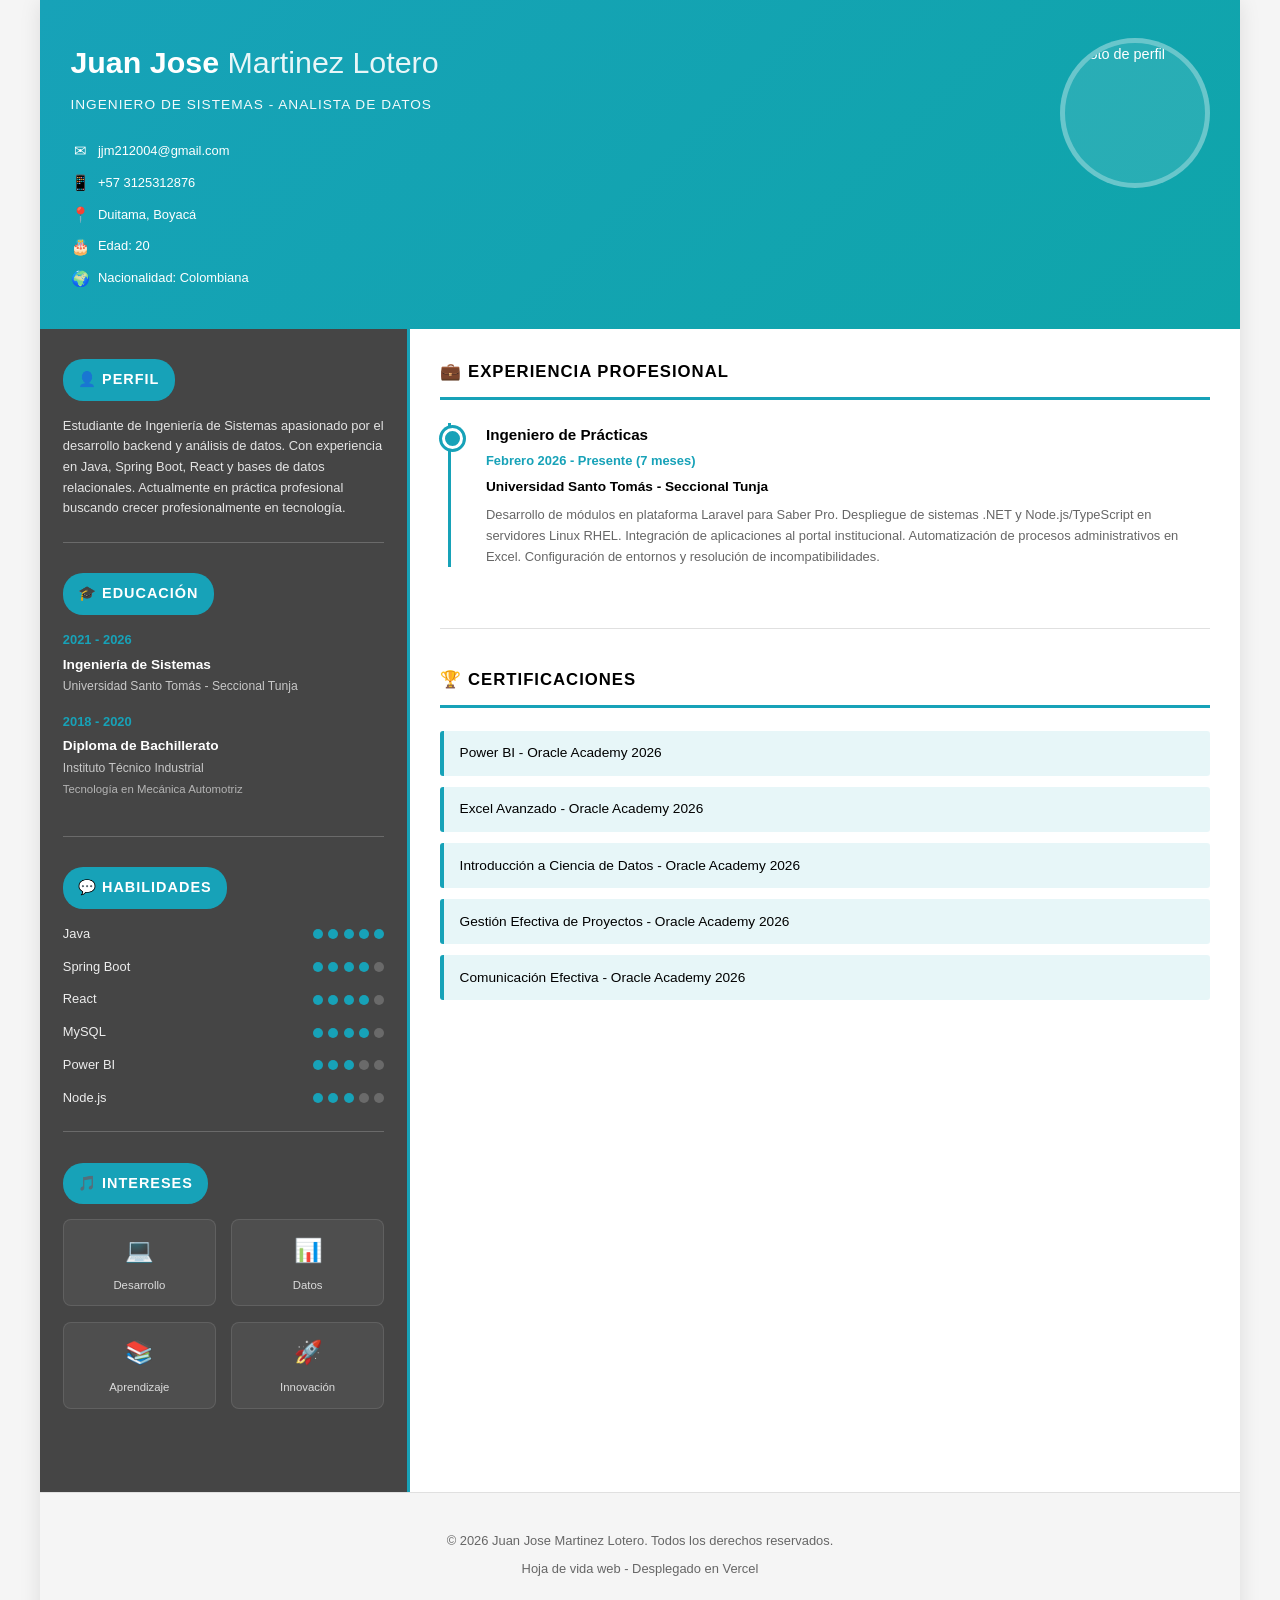
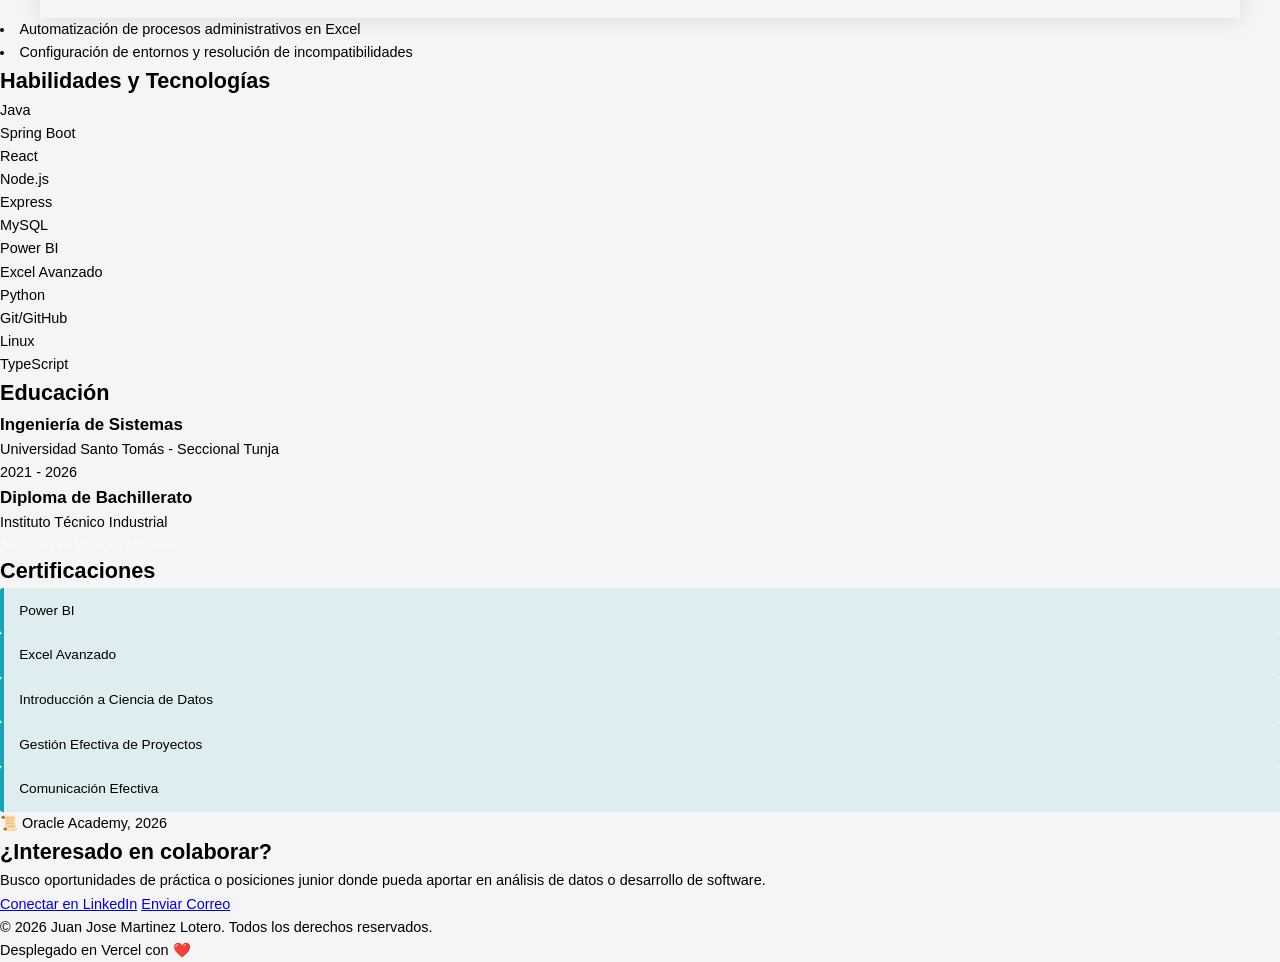
==== commit b5db14ac: "Nuevo diseño CV profesional: Dos columnas con header turquesa y foto de perfil" ====
--- a/index.html
+++ b/index.html
@@ -3,134 +3,196 @@
 <head>
   <meta charset="UTF-8">
   <meta name="viewport" content="width=device-width, initial-scale=1.0">
-  <title>Juan Jose Martinez Lotero - Ingeniero de Sistemas | Analista de Datos</title>
+  <title>Juan Jose Martinez Lotero - CV Profesional</title>
   <link rel="stylesheet" href="styles.css">
 </head>
 <body>
-  <div class="container">
+  <div class="cv-container">
     <!-- Header -->
-    <header class="header">
-      <h1 class="name">Juan Jose Martinez Lotero</h1>
-      <p class="subtitle">Ingeniero de Sistemas - Analista de Datos</p>
-      <p class="tagline">Java • Spring Boot • React • MySQL • Power BI</p>
-      <p class="location">📍 Duitama, Boyacá, Colombia</p>
+    <header class="cv-header">
+      <div class="header-content">
+        <div class="header-info">
+          <h1 class="header-name">Juan Jose <span class="header-lastname">Martinez Lotero</span></h1>
+          <p class="header-title">Ingeniero de Sistemas - Analista de Datos</p>
+          <div class="header-contacts">
+            <div class="header-contact">
+              <span class="contact-icon">✉</span>
+              <span>jjm212004@gmail.com</span>
+            </div>
+            <div class="header-contact">
+              <span class="contact-icon">📱</span>
+              <span>+57 3125312876</span>
+            </div>
+            <div class="header-contact">
+              <span class="contact-icon">📍</span>
+              <span>Duitama, Boyacá</span>
+            </div>
+            <div class="header-contact">
+              <span class="contact-icon">🎂</span>
+              <span>Edad: 20</span>
+            </div>
+            <div class="header-contact">
+              <span class="contact-icon">🌍</span>
+              <span>Nacionalidad: Colombiana</span>
+            </div>
+          </div>
+        </div>
+        <div class="profile-photo">
+          <img src="https://via.placeholder.com/150" alt="Foto de perfil">
+        </div>
+      </div>
     </header>
 
-    <!-- Contact Info -->
-    <section class="contact-info">
-      <div class="contact-item">
-        <span class="icon">📞</span>
-        <a href="tel:+573125312876">3125312876</a>
-      </div>
-      <div class="contact-item">
-        <span class="icon">📧</span>
-        <a href="mailto:jjm212004@gmail.com">jjm212004@gmail.com</a>
-      </div>
-      <div class="contact-item">
-        <span class="icon">💼</span>
-        <a href="https://www.linkedin.com/in/juan-jose-martinez-lotero-0771863a7/" target="_blank">LinkedIn</a>
-      </div>
-    </section>
-
-    <!-- Main Content with Two Columns -->
-    <div class="content">
-      <div class="two-column">
-        <!-- Left Column: About & Experience -->
-        <div>
-          <!-- About Section -->
-          <section class="about">
-            <h2>Acerca de Mí</h2>
-            <p>Soy estudiante de Ingeniería de Sistemas en la Universidad Santo Tomás, actualmente en práctica profesional. Me muevo con comodidad entre el desarrollo backend y el análisis de datos, lo que me da una visión completa del ciclo tecnológico.</p>
-            <p><strong>Experiencia en desarrollo:</strong> He construido proyectos académicos reales con Java, Spring Boot, React, Node.js, Express y MySQL — incluyendo una plataforma de evaluación de código con integración de API externa (Judge0), un sistema de PQRS y una aplicación de biblioteca con gestión de archivos y base de datos relacional.</p>
-            <p><strong>Experiencia en datos:</strong> Certificaciones en Power BI, Excel Avanzado, Introducción a Ciencia de Datos y Gestión Efectiva de Proyectos (Oracle Academy, 2026).</p>
-          </section>
-
-          <!-- Experience Section -->
-          <section class="experience">
-            <h2>Experiencia Profesional</h2>
-            <div class="experience-item">
-              <div class="exp-header">
-                <h3>Ingeniero de Prácticas</h3>
-                <span class="exp-date">Febrero 2026 - Presente</span>
-              </div>
+    <div class="cv-wrapper">
+      <!-- Left Column -->
+      <aside class="cv-sidebar">
+        <!-- Perfil -->
+        <section class="cv-section">
+          <h2 class="section-title">👤 Perfil</h2>
+          <p class="section-content">Estudiante de Ingeniería de Sistemas apasionado por el desarrollo backend y análisis de datos. Con experiencia en Java, Spring Boot, React y bases de datos relacionales. Actualmente en práctica profesional buscando crecer profesionalmente en tecnología.</p>
+        </section>
+
+        <!-- Educación -->
+        <section class="cv-section">
+          <h2 class="section-title">🎓 Educación</h2>
+          <div class="education-entry">
+            <p class="edu-year">2021 - 2026</p>
+            <p class="edu-title">Ingeniería de Sistemas</p>
+            <p class="edu-school">Universidad Santo Tomás - Seccional Tunja</p>
+          </div>
+          <div class="education-entry">
+            <p class="edu-year">2018 - 2020</p>
+            <p class="edu-title">Diploma de Bachillerato</p>
+            <p class="edu-school">Instituto Técnico Industrial</p>
+            <p class="edu-major">Tecnología en Mecánica Automotriz</p>
+          </div>
+        </section>
+
+        <!-- Habilidades -->
+        <section class="cv-section">
+          <h2 class="section-title">💬 Habilidades</h2>
+          <div class="skills-list">
+            <div class="skill-item">
+              <span class="skill-name">Java</span>
+              <div class="skill-dots">
+                <span class="dot filled"></span>
+                <span class="dot filled"></span>
+                <span class="dot filled"></span>
+                <span class="dot filled"></span>
+                <span class="dot filled"></span>
+              </div>
+            </div>
+            <div class="skill-item">
+              <span class="skill-name">Spring Boot</span>
+              <div class="skill-dots">
+                <span class="dot filled"></span>
+                <span class="dot filled"></span>
+                <span class="dot filled"></span>
+                <span class="dot filled"></span>
+                <span class="dot empty"></span>
+              </div>
+            </div>
+            <div class="skill-item">
+              <span class="skill-name">React</span>
+              <div class="skill-dots">
+                <span class="dot filled"></span>
+                <span class="dot filled"></span>
+                <span class="dot filled"></span>
+                <span class="dot filled"></span>
+                <span class="dot empty"></span>
+              </div>
+            </div>
+            <div class="skill-item">
+              <span class="skill-name">MySQL</span>
+              <div class="skill-dots">
+                <span class="dot filled"></span>
+                <span class="dot filled"></span>
+                <span class="dot filled"></span>
+                <span class="dot filled"></span>
+                <span class="dot empty"></span>
+              </div>
+            </div>
+            <div class="skill-item">
+              <span class="skill-name">Power BI</span>
+              <div class="skill-dots">
+                <span class="dot filled"></span>
+                <span class="dot filled"></span>
+                <span class="dot filled"></span>
+                <span class="dot empty"></span>
+                <span class="dot empty"></span>
+              </div>
+            </div>
+            <div class="skill-item">
+              <span class="skill-name">Node.js</span>
+              <div class="skill-dots">
+                <span class="dot filled"></span>
+                <span class="dot filled"></span>
+                <span class="dot filled"></span>
+                <span class="dot empty"></span>
+                <span class="dot empty"></span>
+              </div>
+            </div>
+          </div>
+        </section>
+
+        <!-- Intereses -->
+        <section class="cv-section">
+          <h2 class="section-title">🎵 Intereses</h2>
+          <div class="interests-grid">
+            <div class="interest-item">
+              <span class="interest-icon">💻</span>
+              <span>Desarrollo</span>
+            </div>
+            <div class="interest-item">
+              <span class="interest-icon">📊</span>
+              <span>Datos</span>
+            </div>
+            <div class="interest-item">
+              <span class="interest-icon">📚</span>
+              <span>Aprendizaje</span>
+            </div>
+            <div class="interest-item">
+              <span class="interest-icon">🚀</span>
+              <span>Innovación</span>
+            </div>
+          </div>
+        </section>
+      </aside>
+
+      <!-- Right Column -->
+      <main class="cv-main">
+        <!-- Experiencia Profesional -->
+        <section class="cv-section-main">
+          <h2 class="section-title-main">💼 Experiencia Profesional</h2>
+          
+          <div class="experience-timeline">
+            <div class="experience-entry">
+              <h3 class="exp-title">Ingeniero de Prácticas</h3>
+              <p class="exp-period">Febrero 2026 - Presente (7 meses)</p>
               <p class="exp-company">Universidad Santo Tomás - Seccional Tunja</p>
-              <ul class="exp-details">
-                <li>Desarrollo de módulos en plataforma Laravel para Saber Pro</li>
-                <li>Despliegue de sistemas .NET y Node.js/TypeScript en servidores Linux RHEL</li>
-                <li>Integración de aplicaciones al portal institucional</li>
-                <li>Automatización de procesos administrativos en Excel</li>
-                <li>Configuración de entornos y resolución de incompatibilidades</li>
-              </ul>
-            </div>
-          </section>
-        </div>
-
-        <!-- Right Column: Skills & Education -->
-        <div>
-          <!-- Skills Section -->
-          <section class="skills">
-            <h2>Habilidades y Tecnologías</h2>
-            <div class="skills-grid">
-              <div class="skill-tag">Java</div>
-              <div class="skill-tag">Spring Boot</div>
-              <div class="skill-tag">React</div>
-              <div class="skill-tag">Node.js</div>
-              <div class="skill-tag">Express</div>
-              <div class="skill-tag">MySQL</div>
-              <div class="skill-tag">Power BI</div>
-              <div class="skill-tag">Excel</div>
-              <div class="skill-tag">Python</div>
-              <div class="skill-tag">Git/GitHub</div>
-              <div class="skill-tag">Linux</div>
-              <div class="skill-tag">TypeScript</div>
-            </div>
-          </section>
-
-          <!-- Education Section -->
-          <section class="education">
-            <h2>Educación</h2>
-            <div class="education-item">
-              <h3>Ingeniería de Sistemas</h3>
-              <p class="edu-institution">Universidad Santo Tomás - Seccional Tunja</p>
-              <p class="edu-date">2021 - 2026</p>
-            </div>
-            <div class="education-item">
-              <h3>Diploma de Bachillerato</h3>
-              <p class="edu-institution">Instituto Técnico Industrial</p>
-              <p class="edu-major">Tecnología en Mecánica Automotriz</p>
-            </div>
-          </section>
-        </div>
-      </div>
-
-      <!-- Full Width Sections -->
-      <section class="certifications">
-        <h2>Certificaciones</h2>
-        <div class="cert-grid">
-          <div class="cert-item">📜 Power BI</div>
-          <div class="cert-item">📊 Excel Avanzado</div>
-          <div class="cert-item">🔬 Introducción a Ciencia de Datos</div>
-          <div class="cert-item">📋 Gestión Efectiva de Proyectos</div>
-          <div class="cert-item">🎤 Comunicación Efectiva</div>
-        </div>
-        <p class="cert-source">Oracle Academy, 2026</p>
-      </section>
-
-      <!-- Call to Action -->
-      <section class="cta">
-        <h2>¿Interesado en Colaborar?</h2>
-        <p>Busco oportunidades de práctica o posiciones junior donde pueda aportar en análisis de datos o desarrollo de software.</p>
-        <div class="cta-buttons">
-          <a href="https://www.linkedin.com/in/juan-jose-martinez-lotero-0771863a7/" class="btn btn-primary" target="_blank">Conectar en LinkedIn</a>
-          <a href="mailto:jjm212004@gmail.com" class="btn btn-secondary">Enviar Correo</a>
-        </div>
-      </section>
+              <p class="exp-description">Desarrollo de módulos en plataforma Laravel para Saber Pro. Despliegue de sistemas .NET y Node.js/TypeScript en servidores Linux RHEL. Integración de aplicaciones al portal institucional. Automatización de procesos administrativos en Excel. Configuración de entornos y resolución de incompatibilidades.</p>
+            </div>
+          </div>
+        </section>
+
+        <!-- Certificaciones -->
+        <section class="cv-section-main">
+          <h2 class="section-title-main">🏆 Certificaciones</h2>
+          <div class="certifications-list">
+            <div class="cert-item">Power BI - Oracle Academy 2026</div>
+            <div class="cert-item">Excel Avanzado - Oracle Academy 2026</div>
+            <div class="cert-item">Introducción a Ciencia de Datos - Oracle Academy 2026</div>
+            <div class="cert-item">Gestión Efectiva de Proyectos - Oracle Academy 2026</div>
+            <div class="cert-item">Comunicación Efectiva - Oracle Academy 2026</div>
+          </div>
+        </section>
+      </main>
     </div>
 
     <!-- Footer -->
-    <footer class="footer">
+    <footer class="cv-footer">
       <p>&copy; 2026 Juan Jose Martinez Lotero. Todos los derechos reservados.</p>
-      <p>Desplegado en Vercel con ❤️</p>
+      <p>Hoja de vida web - Desplegado en Vercel</p>
     </footer>
   </div>
 </body>
--- a/styles.css
+++ b/styles.css
@@ -1,10 +1,12 @@
-/* Estilos CV Profesional - Limpio y Legible */
+/* Estilos CV Profesional - Estilo Moderno con Dos Columnas */
 :root {
+  --primary: #17A2B8;
+  --primary-dark: #138496;
+  --sidebar-bg: #454545;
   --text-dark: #000000;
+  --text-white: #FFFFFF;
   --text-gray: #333333;
   --text-light: #666666;
-  --accent: #2196F3;
-  --accent-light: #E3F2FD;
   --border: #E0E0E0;
   --bg: #FFFFFF;
   --bg-light: #F5F5F5;
@@ -19,105 +21,257 @@
 
 html, body {
   margin: 0;
-  padding: 20px;
+  padding: 0;
   background: var(--bg-light);
   color: var(--text-dark);
   font-size: 0.95rem;
   line-height: 1.6;
 }
 
-.container {
-  max-width: 1000px;
+.cv-container {
+  max-width: 1200px;
   margin: 0 auto;
   background: white;
-  box-shadow: 0 2px 10px rgba(0, 0, 0, 0.1);
-  border-radius: 8px;
+  box-shadow: 0 2px 20px rgba(0, 0, 0, 0.1);
   overflow: hidden;
 }
 
 /* Header */
-.header {
-  background: linear-gradient(135deg, #E3F2FD 0%, #BBDEFB 100%);
-  padding: 3rem 2rem;
-  text-align: center;
-  border-bottom: 3px solid var(--accent);
-}
-
-.name {
-  font-size: 2.5rem;
+.cv-header {
+  background: linear-gradient(135deg, var(--primary) 0%, #0FA5AA 100%);
+  padding: 2.5rem 2rem;
+  color: var(--text-white);
+  position: relative;
+}
+
+.header-content {
+  display: flex;
+  justify-content: space-between;
+  align-items: flex-start;
+  gap: 2rem;
+}
+
+.header-info {
+  flex: 1;
+}
+
+.header-name {
+  font-size: 2rem;
   font-weight: 700;
-  color: var(--text-dark);
-  margin-bottom: 0.5rem;
-}
-
-.subtitle {
-  font-size: 1.1rem;
-  color: var(--accent);
-  font-weight: 600;
-  margin-bottom: 0.25rem;
-}
-
-.tagline {
-  color: var(--text-light);
-  font-size: 0.95rem;
-  margin-bottom: 0.5rem;
-}
-
-.location {
-  color: var(--text-light);
+  margin: 0 0 0.5rem 0;
+}
+
+.header-lastname {
+  font-weight: 400;
+  color: rgba(255, 255, 255, 0.9);
+}
+
+.header-title {
   font-size: 0.9rem;
-}
-
-/* Contact Info */
-.contact-info {
-  background: #F5F5F5;
-  padding: 1.5rem 2rem;
-  display: flex;
-  justify-content: center;
-  flex-wrap: wrap;
-  gap: 2rem;
-  border-bottom: 1px solid var(--border);
-}
-
-.contact-item {
+  text-transform: uppercase;
+  letter-spacing: 1px;
+  margin-bottom: 1.5rem;
+  opacity: 0.95;
+}
+
+.header-contacts {
+  display: flex;
+  flex-direction: column;
+  gap: 0.5rem;
+  font-size: 0.85rem;
+}
+
+.header-contact {
   display: flex;
   align-items: center;
   gap: 0.5rem;
 }
 
-.contact-item .icon {
-  font-size: 1.2rem;
-}
-
-.contact-item a {
-  color: var(--accent);
-  text-decoration: none;
-  font-weight: 500;
-}
-
-.contact-item a:hover {
-  text-decoration: underline;
-}
-
-/* Main Content */
-.content {
+.contact-icon {
+  font-size: 1rem;
+  width: 20px;
+  text-align: center;
+}
+
+.profile-photo {
+  flex-shrink: 0;
+  width: 150px;
+  height: 150px;
+  border-radius: 50%;
+  border: 5px solid rgba(255, 255, 255, 0.3);
+  overflow: hidden;
+  background: rgba(255, 255, 255, 0.1);
+}
+
+.profile-photo img {
+  width: 100%;
+  height: 100%;
+  object-fit: cover;
+}
+
+/* Main Layout */
+.cv-wrapper {
+  display: grid;
+  grid-template-columns: 370px 1fr;
+  gap: 0;
+  min-height: calc(100vh - 400px);
+}
+
+.cv-sidebar {
+  background: var(--sidebar-bg);
+  color: var(--text-white);
+  padding: 2rem 1.5rem;
+  border-right: 3px solid var(--primary);
+}
+
+.cv-main {
+  background: white;
   padding: 2rem;
 }
 
-/* Two Column Layout */
-.two-column {
+/* Sections */
+.cv-section {
+  margin-bottom: 2rem;
+  padding-bottom: 1.5rem;
+  border-bottom: 1px solid rgba(255, 255, 255, 0.2);
+}
+
+.cv-section:last-child {
+  border-bottom: none;
+}
+
+.section-title {
+  font-size: 0.95rem;
+  font-weight: 700;
+  text-transform: uppercase;
+  letter-spacing: 1px;
+  color: var(--text-white);
+  margin-bottom: 1rem;
+  background: var(--primary);
+  padding: 0.6rem 1rem;
+  border-radius: 20px;
+  display: inline-block;
+}
+
+.section-content {
+  color: rgba(255, 255, 255, 0.85);
+  font-size: 0.85rem;
+  line-height: 1.6;
+  margin: 0;
+}
+
+/* Education */
+.education-entry {
+  margin-bottom: 1rem;
+}
+
+.edu-year {
+  color: var(--primary);
+  font-weight: 600;
+  font-size: 0.85rem;
+  margin: 0;
+}
+
+.edu-title {
+  color: var(--text-white);
+  font-weight: 600;
+  margin: 0.2rem 0 0.1rem 0;
+  font-size: 0.9rem;
+}
+
+.edu-school {
+  color: rgba(255, 255, 255, 0.7);
+  font-size: 0.8rem;
+  margin: 0.1rem 0;
+}
+
+.edu-major {
+  color: rgba(255, 255, 255, 0.6);
+  font-size: 0.75rem;
+  margin: 0.1rem 0 0 0;
+}
+
+/* Skills */
+.skills-list {
+  display: flex;
+  flex-direction: column;
+  gap: 0.8rem;
+}
+
+.skill-item {
+  display: flex;
+  justify-content: space-between;
+  align-items: center;
+  gap: 1rem;
+}
+
+.skill-name {
+  color: rgba(255, 255, 255, 0.9);
+  font-size: 0.85rem;
+  flex-shrink: 0;
+}
+
+.skill-dots {
+  display: flex;
+  gap: 0.35rem;
+}
+
+.dot {
+  width: 10px;
+  height: 10px;
+  border-radius: 50%;
+  display: inline-block;
+}
+
+.dot.filled {
+  background: var(--primary);
+}
+
+.dot.empty {
+  background: rgba(255, 255, 255, 0.2);
+}
+
+/* Interests */
+.interests-grid {
   display: grid;
   grid-template-columns: 1fr 1fr;
-  gap: 2rem;
-  margin-bottom: 2rem;
-}
-
-/* Sections */
-section {
-  margin-bottom: 2rem;
-}
-
-h2 {
+  gap: 1rem;
+}
+
+.interest-item {
+  display: flex;
+  flex-direction: column;
+  align-items: center;
+  text-align: center;
+  padding: 0.75rem;
+  background: rgba(255, 255, 255, 0.05);
+  border-radius: 8px;
+  border: 1px solid rgba(255, 255, 255, 0.1);
+}
+
+.interest-icon {
+  font-size: 1.5rem;
+  margin-bottom: 0.5rem;
+}
+
+.interest-item span:last-child {
+  color: rgba(255, 255, 255, 0.8);
+  font-size: 0.75rem;
+}
+
+/* Main Section */
+.cv-section-main {
+  margin-bottom: 2.5rem;
+  padding-bottom: 2rem;
+  border-bottom: 1px solid var(--border);
+}
+
+.cv-section-main:last-child {
+  border-bottom: none;
+  padding-bottom: 0;
+}
+
+.section-title-main {
   font-size: 1.1rem;
   font-weight: 700;
   text-transform: uppercase;
@@ -125,224 +279,93 @@
   color: var(--text-dark);
   margin-bottom: 1.5rem;
   padding-bottom: 0.75rem;
-  border-bottom: 2px solid var(--accent);
-}
-
-p {
-  color: var(--text-light);
-  margin-bottom: 0.75rem;
-  line-height: 1.6;
-}
-
-p:last-child {
-  margin-bottom: 0;
-}
-
-/* About Section */
-.about p {
-  color: var(--text-gray);
-}
-
-/* Experience */
-.experience-item {
-  margin-bottom: 1.5rem;
-  padding-bottom: 1.5rem;
-  border-bottom: 1px solid var(--border);
-}
-
-.experience-item:last-child {
-  border-bottom: none;
-}
-
-.exp-header {
-  display: flex;
-  justify-content: space-between;
-  align-items: flex-start;
-  margin-bottom: 0.5rem;
-  gap: 1rem;
-}
-
-.exp-header h3 {
+  border-bottom: 3px solid var(--primary);
+  padding-left: 0;
+}
+
+/* Experience Timeline */
+.experience-timeline {
+  position: relative;
+  padding-left: 2rem;
+}
+
+.experience-timeline::before {
+  content: "";
+  position: absolute;
+  left: 0.5rem;
+  top: 0;
+  bottom: 0;
+  width: 3px;
+  background: var(--primary);
+}
+
+.experience-entry {
+  margin-bottom: 2rem;
+  padding-left: 1rem;
+  position: relative;
+}
+
+.experience-entry::before {
+  content: "";
+  position: absolute;
+  left: -1.9rem;
+  top: 0.3rem;
+  width: 15px;
+  height: 15px;
+  border-radius: 50%;
+  background: var(--primary);
+  border: 3px solid white;
+  box-shadow: 0 0 0 3px var(--primary);
+}
+
+.exp-title {
   font-size: 1rem;
   font-weight: 700;
   color: var(--text-dark);
+  margin: 0 0 0.25rem 0;
+}
+
+.exp-period {
+  font-size: 0.85rem;
+  color: var(--primary);
+  font-weight: 600;
+  margin: 0 0 0.25rem 0;
+}
+
+.exp-company {
+  font-size: 0.9rem;
+  color: var(--text-dark);
+  font-weight: 600;
+  margin: 0 0 0.5rem 0;
+}
+
+.exp-description {
+  color: var(--text-light);
+  font-size: 0.85rem;
+  line-height: 1.6;
   margin: 0;
 }
 
-.exp-date {
-  font-size: 0.85rem;
-  color: var(--accent);
-  font-weight: 600;
-  white-space: nowrap;
-}
-
-.exp-company {
-  font-size: 0.95rem;
-  color: var(--accent);
-  font-weight: 600;
-  margin-bottom: 0.5rem;
-}
-
-.exp-details {
-  list-style: none;
-  padding: 0;
-  margin: 0;
-}
-
-.exp-details li {
-  padding-left: 1.2rem;
-  margin-bottom: 0.5rem;
-  position: relative;
-  color: var(--text-light);
-  font-size: 0.9rem;
-}
-
-.exp-details li:before {
-  content: "•";
-  position: absolute;
-  left: 0;
-  color: var(--accent);
-  font-weight: bold;
-}
-
-/* Skills Section */
-.skills-grid {
-  display: grid;
-  grid-template-columns: repeat(2, 1fr);
+/* Certifications */
+.certifications-list {
+  display: flex;
+  flex-direction: column;
   gap: 0.75rem;
 }
 
-.skill-tag {
-  background: var(--accent-light);
-  border: 1px solid #90CAF9;
-  border-radius: 4px;
-  padding: 0.6rem 0.8rem;
-  text-align: center;
-  color: var(--accent);
-  font-weight: 500;
-  font-size: 0.85rem;
-}
-
-/* Education */
-.education-item {
-  margin-bottom: 1.5rem;
-  padding-bottom: 1.5rem;
-  border-bottom: 1px solid var(--border);
-}
-
-.education-item:last-child {
-  border-bottom: none;
-}
-
-.education-item h3 {
-  font-size: 0.95rem;
-  font-weight: 700;
+.cert-item {
+  background: rgba(23, 162, 184, 0.1);
+  border-left: 4px solid var(--primary);
+  padding: 0.75rem 1rem;
+  border-radius: 3px;
   color: var(--text-dark);
-  margin-bottom: 0.25rem;
-}
-
-.edu-institution {
-  color: var(--accent);
-  font-weight: 600;
-  font-size: 0.9rem;
-  margin-bottom: 0.25rem;
-}
-
-.edu-date {
-  color: var(--text-light);
-  font-size: 0.85rem;
-}
-
-.edu-major {
-  color: var(--text-light);
-  font-size: 0.85rem;
-}
-
-/* Certifications */
-.cert-grid {
-  display: grid;
-  grid-template-columns: 1fr;
-  gap: 0.75rem;
-}
-
-.cert-item {
-  background: var(--accent-light);
-  border-left: 4px solid var(--accent);
-  padding: 0.75rem;
-  border-radius: 3px;
-  color: var(--accent);
   font-weight: 500;
   font-size: 0.9rem;
 }
 
-.cert-source {
-  font-size: 0.8rem;
-  color: var(--text-light);
-  margin-top: 1rem;
-}
-
-/* CTA Section */
-.cta {
-  background: var(--accent-light);
-  border: 1px solid #90CAF9;
-  border-radius: 8px;
-  padding: 2rem;
-  text-align: center;
-  margin-top: 2rem;
-}
-
-.cta h2 {
-  border-bottom: none;
-  color: var(--accent);
-  margin-bottom: 1rem;
-}
-
-.cta p {
-  color: var(--text-dark);
-  margin-bottom: 1.5rem;
-}
-
-.cta-buttons {
-  display: flex;
-  justify-content: center;
-  gap: 1rem;
-  flex-wrap: wrap;
-}
-
-.btn {
-  padding: 0.75rem 2rem;
-  border: none;
-  border-radius: 4px;
-  font-weight: 600;
-  cursor: pointer;
-  text-decoration: none;
-  font-size: 0.95rem;
-  transition: all 0.3s;
-  display: inline-block;
-}
-
-.btn-primary {
-  background: var(--accent);
-  color: white;
-}
-
-.btn-primary:hover {
-  background: #1976D2;
-}
-
-.btn-secondary {
-  background: white;
-  color: var(--accent);
-  border: 2px solid var(--accent);
-}
-
-.btn-secondary:hover {
-  background: var(--accent-light);
-}
-
 /* Footer */
-.footer {
-  background: #F5F5F5;
+.cv-footer {
+  background: var(--bg-light);
   padding: 2rem;
   text-align: center;
   border-top: 1px solid var(--border);
@@ -350,2718 +373,95 @@
   font-size: 0.85rem;
 }
 
-.footer p {
+.cv-footer p {
   margin: 0.5rem 0;
 }
 
 /* Responsive */
+@media (max-width: 900px) {
+  .cv-wrapper {
+    grid-template-columns: 1fr;
+  }
+
+  .cv-sidebar {
+    border-right: none;
+    border-bottom: 3px solid var(--primary);
+    padding: 1.5rem;
+  }
+
+  .interests-grid {
+    grid-template-columns: repeat(4, 1fr);
+  }
+}
+
 @media (max-width: 768px) {
-  .two-column {
-    grid-template-columns: 1fr;
-    gap: 1.5rem;
-  }
-
-  .exp-header {
-    flex-direction: column;
-  }
-
-  .exp-date {
-    white-space: normal;
-  }
-
-  .skills-grid {
-    grid-template-columns: repeat(3, 1fr);
-  }
-
-  .cta-buttons {
-    flex-direction: column;
-  }
-
-  .btn {
-    width: 100%;
-  }
-}
-
-@media (max-width: 480px) {
-  .container {
-    border-radius: 0;
-  }
-
-  .header {
-    padding: 2rem 1.5rem;
-  }
-
-  .content {
-    padding: 1.5rem 1rem;
-  }
-
-  .name {
-    font-size: 1.75rem;
-  }
-
-  .skills-grid {
-    grid-template-columns: repeat(2, 1fr);
-  }
-
-  .contact-info {
-    flex-direction: column;
-    gap: 1rem;
-    padding: 1rem;
-  }
-
-  h2 {
-    font-size: 1rem;
-  }
-}
-
-h1 {
-  font-size: clamp(2.3rem, 4vw, 4rem);
-  letter-spacing: -0.05em;
-  margin: 0 0 0.75rem;
-}
-
-p {
-  color: var(--muted);
-  max-width: 38rem;
-  margin: 0;
-}
-
-p + p {
-  margin-top: 1.2rem;
-}
-
-/* Header */
-.header {
-  text-align: center;
-  margin-bottom: 3rem;
-}
-
-.profile-intro h1 {
-  margin: 0 0 0.5rem 0;
-}
-
-.name {
-  font-size: clamp(2rem, 5vw, 3.5rem);
-  margin-bottom: 0.5rem;
-}
-
-.subtitle {
-  font-size: 1.25rem;
-  color: var(--accent);
-  margin-bottom: 0.75rem;
-}
-
-.tagline {
-  color: var(--muted);
-  font-size: 1rem;
-  margin: 0;
-}
-
-.location {
-  color: var(--muted);
-  font-size: 0.9rem;
-  margin-top: 0.5rem;
-}
-
-/* Sections */
-section {
-  margin-bottom: 2.5rem;
-}
-
-section:last-of-type {
-  margin-bottom: 2rem;
-}
-
-h2 {
-  font-size: 1.75rem;
-  letter-spacing: -0.05em;
-  margin: 0 0 1.5rem 0;
-  color: var(--text);
-  border-bottom: 2px solid var(--accent);
-  padding-bottom: 0.5rem;
-}
-
-/* Skills Section */
-.skills-grid {
-  display: grid;
-  grid-template-columns: repeat(auto-fit, minmax(120px, 1fr));
-  gap: 1rem;
-  margin-top: 1.5rem;
-}
-
-.skill-tag {
-  background: linear-gradient(135deg, rgba(56, 189, 248, 0.2), rgba(168, 85, 247, 0.2));
-  border: 1px solid var(--accent);
-  border-radius: 12px;
-  padding: 0.75rem 1.25rem;
-  text-align: center;
-  color: var(--accent);
-  font-weight: 500;
-  transition: all 0.3s ease;
-}
-
-.skill-tag:hover {
-  background: linear-gradient(135deg, rgba(56, 189, 248, 0.3), rgba(168, 85, 247, 0.3));
-  box-shadow: 0 8px 16px rgba(56, 189, 248, 0.2);
-  transform: translateY(-2px);
-}
-
-/* Contact Section */
-.contact-info {
-  display: flex;
-  justify-content: center;
-  flex-wrap: wrap;
-  gap: 1.5rem;
-  margin-bottom: 2rem;
-  padding: 1rem;
-  background: rgba(56, 189, 248, 0.05);
-  border-radius: 12px;
-  border: 1px solid var(--border);
-}
-
-.contact-item {
-  display: flex;
-  align-items: center;
-  gap: 0.5rem;
-  color: var(--text);
-}
-
-.contact-item a {
-  color: var(--accent);
-  text-decoration: none;
-  transition: color 0.3s ease;
-}
-
-.contact-item a:hover {
-  color: var(--accent-strong);
-  text-decoration: underline;
-}
-
-/* Experience Section */
-.experience {
-  margin-bottom: 2rem;
-}
-
-.experience-item {
-  background: rgba(56, 189, 248, 0.08);
-  border: 1px solid var(--border);
-  border-radius: 12px;
-  padding: 1.5rem;
-  margin-bottom: 1rem;
-}
-
-.exp-header {
-  display: flex;
-  justify-content: space-between;
-  align-items: flex-start;
-  margin-bottom: 0.75rem;
-  flex-wrap: wrap;
-  gap: 1rem;
-}
-
-.exp-header h3 {
-  margin: 0;
-  color: var(--accent);
-  font-size: 1.2rem;
-}
-
-.exp-date {
-  color: var(--accent-strong);
-  font-size: 0.9rem;
-  font-weight: 500;
-}
-
-.exp-company {
-  color: var(--muted);
-  margin: 0 0 1rem 0;
-  font-weight: 500;
-}
-
-.exp-details {
-  list-style: none;
-  padding: 0;
-  margin: 0;
-}
-
-.exp-details li {
-  padding-left: 1.5rem;
-  margin-bottom: 0.5rem;
-  color: var(--text);
-  position: relative;
-}
-
-.exp-details li:before {
-  content: "▸";
-  position: absolute;
-  left: 0;
-  color: var(--accent);
-  font-weight: bold;
-}
-
-/* Education Section */
-.education {
-  margin-bottom: 2rem;
-}
-
-.education-item {
-  background: rgba(168, 85, 247, 0.08);
-  border: 1px solid var(--border);
-  border-radius: 12px;
-  padding: 1.25rem;
-  margin-bottom: 1rem;
-}
-
-.education-item h3 {
-  margin: 0 0 0.5rem 0;
-  color: var(--accent);
-  font-size: 1.1rem;
-}
-
-.edu-institution {
-  color: var(--text);
-  margin: 0.25rem 0;
-  font-weight: 500;
-}
-
-.edu-date {
-  color: var(--muted);
-  font-size: 0.9rem;
-  margin: 0.25rem 0;
-}
-
-.edu-major {
-  color: var(--muted);
-  font-size: 0.9rem;
-  margin: 0.25rem 0;
-}
-
-/* Certifications Section */
-.certifications {
-  margin-bottom: 2rem;
-}
-
-.cert-grid {
-  display: grid;
-  grid-template-columns: repeat(auto-fit, minmax(140px, 1fr));
-  gap: 1rem;
-  margin: 1.5rem 0;
-}
-
-.cert-item {
-  background: linear-gradient(135deg, rgba(16, 185, 129, 0.2), rgba(10, 179, 156, 0.2));
-  border: 1px solid rgba(16, 185, 129, 0.5);
-  border-radius: 12px;
-  padding: 1rem;
-  text-align: center;
-  color: rgba(16, 185, 129, 1);
-  font-weight: 500;
-  transition: all 0.3s ease;
-}
-
-.cert-item:hover {
-  background: linear-gradient(135deg, rgba(16, 185, 129, 0.3), rgba(10, 179, 156, 0.3));
-  box-shadow: 0 8px 16px rgba(16, 185, 129, 0.2);
-  transform: translateY(-2px);
-}
-
-.cert-source {
-  color: var(--muted);
-  font-size: 0.9rem;
-  text-align: center;
-  margin: 0;
-}
-
-/* Call to Action Section */
-.cta {
-  background: linear-gradient(135deg, rgba(56, 189, 248, 0.15), rgba(168, 85, 247, 0.15));
-  border: 1px solid var(--border);
-  border-radius: 16px;
-  padding: 2rem;
-  text-align: center;
-  margin: 2rem 0;
-}
-
-.cta h2 {
-  border-bottom: none;
-  color: var(--accent);
-  margin-bottom: 0.5rem;
-}
-
-.cta p {
-  margin-bottom: 1.5rem;
-}
-
-.cta-buttons {
-  display: flex;
-  justify-content: center;
-  gap: 1rem;
-  flex-wrap: wrap;
-}
-
-.btn {
-  display: inline-block;
-  padding: 0.875rem 2.25rem;
-  border-radius: 12px;
-  font-weight: 600;
-  text-decoration: none;
-  transition: all 0.3s ease;
-  border: none;
-  cursor: pointer;
-  font-size: 1rem;
-}
-
-.btn-primary {
-  background: linear-gradient(135deg, var(--accent), var(--accent-strong));
-  color: #020617;
-}
-
-.btn-primary:hover {
-  box-shadow: 0 12px 24px rgba(56, 189, 248, 0.4);
-  transform: translateY(-2px);
-}
-
-.btn-secondary {
-  background: transparent;
-  color: var(--accent);
-  border: 2px solid var(--accent);
-}
-
-.btn-secondary:hover {
-  background: rgba(56, 189, 248, 0.1);
-  box-shadow: 0 8px 16px rgba(56, 189, 248, 0.2);
-}
-
-/* Footer */
-.footer {
-  text-align: center;
-  border-top: 1px solid var(--border);
-  padding-top: 2rem;
-  margin-top: 2rem;
-  color: var(--muted);
-  font-size: 0.9rem;
-}
-
-.footer p {
-  margin: 0.5rem 0;
-  color: var(--muted);
-}
-
-@media (max-width: 768px) {
-  .exp-header {
-    flex-direction: column;
-    align-items: flex-start;
-  }
-
-  .exp-date {
-    align-self: flex-start;
-  }
-
-  .cta-buttons {
-    flex-direction: column;
-  }
-
-  .btn {
-    width: 100%;
-  }
-
-  .contact-info {
-    flex-direction: column;
-    gap: 0.75rem;
-  }
-}
-
-@media (max-width: 640px) {
-  body {
-    padding: 1.25rem;
-  }
-
-  .container {
-    padding: 2rem 1.5rem;
-  }
-
-  h2 {
-    font-size: 1.5rem;
-  }
-
-  .skills-grid {
-    grid-template-columns: repeat(auto-fit, minmax(100px, 1fr));
-    gap: 0.75rem;
-  }
-
-  .skill-tag {
-    padding: 0.6rem 1rem;
-    font-size: 0.9rem;
-  }
-
-  .cert-grid {
-    grid-template-columns: repeat(auto-fit, minmax(120px, 1fr));
-    gap: 0.75rem;
-  }
-
-  .exp-header {
-    flex-direction: column;
-    gap: 0.5rem;
-  }
-
-  .contact-info {
-    flex-direction: column;
-    gap: 0.75rem;
-  }
-
-  .cta {
-    padding: 1.5rem 1rem;
-  }
-
-  .cta-buttons {
-    flex-direction: column;
-    gap: 0.75rem;
-  }
-
-  .btn {
-    padding: 0.75rem 1.5rem;
-    font-size: 0.95rem;
-  }
-}
-
-* {
-  margin: 0;
-  padding: 0;
-  box-sizing: border-box;
-}
-
-html, body {
-  background: var(--bg);
-  color: var(--text-dark);
-}
-
-body {
-  padding: 0;
-  margin: 0;
-}
-
-/* Navbar */
-.navbar {
-  background: white;
-  border-bottom: 1px solid var(--border);
-  position: sticky;
-  top: 0;
-  z-index: 100;
-  box-shadow: 0 2px 4px rgba(0,0,0,0.08);
-}
-
-.nav-container {
-  max-width: 1200px;
-  margin: 0 auto;
-  display: flex;
-  align-items: center;
-  gap: 1.5rem;
-  padding: 0.5rem 2rem;
-  height: 60px;
-}
-
-.logo {
-  font-size: 1.5rem;
-  font-weight: 700;
-  color: var(--primary);
-  min-width: 40px;
-}
-
-.search-bar {
-  flex: 1;
-  max-width: 300px;
-}
-
-.search-bar input {
-  width: 100%;
-  padding: 0.5rem 0.75rem;
-  background: var(--bg);
-  border: none;
-  border-radius: 20px;
-  font-size: 0.875rem;
-  color: var(--text-light);
-}
-
-.nav-links {
-  display: flex;
-  gap: 2rem;
-  margin-left: auto;
-}
-
-.nav-link {
-  text-decoration: none;
-  color: var(--text-light);
-  font-size: 0.875rem;
-  font-weight: 500;
-  transition: color 0.2s;
-}
-
-.nav-link:hover,
-.nav-link.active {
-  color: var(--primary);
-}
-
-/* Container */
-.container {
-  max-width: 1200px;
-  margin: 2rem auto;
-  display: grid;
-  grid-template-columns: 1fr 600px 280px;
-  gap: 1.5rem;
-  padding: 0 1rem;
-}
-
-/* Profile Card */
-.profile-card {
-  background: white;
-  border-radius: 8px;
-  overflow: hidden;
-  box-shadow: 0 2px 4px rgba(0,0,0,0.08);
-  grid-column: 1 / 3;
-}
-
-.profile-banner {
-  height: 200px;
-  background: linear-gradient(135deg, #0a66c2 0%, #1c5a96 100%);
-}
-
-.profile-header {
-  padding: 0 2rem;
-  display: flex;
-  gap: 1.5rem;
-  position: relative;
-  margin-top: -60px;
-}
-
-.profile-pic {
-  flex-shrink: 0;
-}
-
-.placeholder-pic {
-  width: 120px;
-  height: 120px;
-  background: white;
-  border: 4px solid white;
-  border-radius: 50%;
-  display: flex;
-  align-items: center;
-  justify-content: center;
-  font-size: 3rem;
-  font-weight: 700;
-  color: var(--primary);
-  box-shadow: 0 2px 8px rgba(0,0,0,0.15);
-}
-
-.profile-info {
-  padding-top: 1.5rem;
-  flex: 1;
-}
-
-.name {
-  font-size: 2rem;
-  font-weight: 700;
-  margin-bottom: 0.25rem;
-  line-height: 1.2;
-}
-
-.subtitle {
-  font-size: 1rem;
-  color: var(--text-light);
-  margin-bottom: 0.5rem;
-}
-
-.location {
-  font-size: 0.875rem;
-  color: var(--text-light);
-  margin-bottom: 1rem;
-}
-
-.profile-stats {
-  margin-bottom: 1rem;
-}
-
-.profile-stats a {
-  color: var(--primary);
-  text-decoration: none;
-  font-size: 0.875rem;
-  font-weight: 600;
-}
-
-.profile-actions {
-  display: flex;
-  gap: 0.75rem;
-  padding-bottom: 1.5rem;
-}
-
-.profile-bio {
-  padding: 1.5rem 2rem;
-  border-top: 1px solid var(--border);
-  color: var(--text-light);
-  line-height: 1.6;
-  font-size: 0.95rem;
-}
-
-/* Main Content */
-.main-content {
-  grid-column: 1 / 3;
-  display: flex;
-  flex-direction: column;
-  gap: 1.5rem;
-}
-
-.content-card {
-  background: white;
-  border-radius: 8px;
-  padding: 2rem;
-  box-shadow: 0 2px 4px rgba(0,0,0,0.08);
-}
-
-.content-card h2 {
-  font-size: 1.25rem;
-  font-weight: 600;
-  margin-bottom: 1.5rem;
-  color: var(--text-dark);
-}
-
-.content-card p {
-  color: var(--text-light);
-  line-height: 1.6;
-  margin-bottom: 1rem;
-}
-
-/* Skills Grid */
-.skills-grid {
-  display: grid;
-  grid-template-columns: repeat(auto-fill, minmax(120px, 1fr));
-  gap: 0.75rem;
-}
-
-.skill-tag {
-  background: var(--primary-light);
-  border: 1px solid var(--primary);
-  border-radius: 20px;
-  padding: 0.5rem 1rem;
-  text-align: center;
-  color: var(--primary);
-  font-weight: 500;
-  font-size: 0.875rem;
-  cursor: pointer;
-  transition: all 0.2s;
-}
-
-.skill-tag:hover {
-  background: var(--primary);
-  color: white;
-}
-
-/* Experience */
-.exp-item {
-  border-bottom: 1px solid var(--border);
-  padding-bottom: 1.5rem;
-  margin-bottom: 1.5rem;
-}
-
-.exp-item:last-child {
-  border-bottom: none;
-  margin-bottom: 0;
-  padding-bottom: 0;
-}
-
-.exp-header {
-  display: flex;
-  justify-content: space-between;
-  align-items: flex-start;
-  margin-bottom: 0.5rem;
-}
-
-.exp-header h3 {
-  font-size: 1rem;
-  font-weight: 600;
-  margin: 0;
-}
-
-.exp-duration {
-  font-size: 0.875rem;
-  color: var(--text-light);
-  background: var(--primary-light);
-  padding: 0.25rem 0.75rem;
-  border-radius: 20px;
-  color: var(--primary);
-  font-weight: 500;
-}
-
-.exp-company {
-  font-size: 0.95rem;
-  font-weight: 600;
-  color: var(--text-dark);
-  margin-bottom: 0.25rem;
-}
-
-.exp-date {
-  font-size: 0.875rem;
-  color: var(--text-light);
-  margin-bottom: 0.75rem;
-}
-
-.exp-details {
-  list-style: none;
-  margin-top: 0.75rem;
-}
-
-.exp-details li {
-  padding-left: 1.25rem;
-  margin-bottom: 0.5rem;
-  color: var(--text-light);
-  font-size: 0.9rem;
-  position: relative;
-}
-
-.exp-details li:before {
-  content: "•";
-  position: absolute;
-  left: 0;
-  font-weight: bold;
-}
-
-/* Education */
-.edu-item {
-  border-bottom: 1px solid var(--border);
-  padding-bottom: 1.5rem;
-  margin-bottom: 1.5rem;
-}
-
-.edu-item:last-child {
-  border-bottom: none;
-  margin-bottom: 0;
-  padding-bottom: 0;
-}
-
-.edu-item h3 {
-  font-size: 0.95rem;
-  font-weight: 600;
-  margin-bottom: 0.25rem;
-}
-
-.edu-institution {
-  font-size: 0.9rem;
-  color: var(--primary);
-  font-weight: 500;
-  margin-bottom: 0.25rem;
-}
-
-.edu-date {
-  font-size: 0.875rem;
-  color: var(--text-light);
-}
-
-/* Certifications */
-.cert-list {
-  display: flex;
-  flex-direction: column;
-  gap: 0.75rem;
-}
-
-.cert-item {
-  background: var(--primary-light);
-  border-left: 4px solid var(--primary);
-  padding: 0.75rem 1rem;
-  border-radius: 3px;
-  font-size: 0.9rem;
-  color: var(--primary);
-  font-weight: 500;
-}
-
-.cert-source {
-  font-size: 0.8rem;
-  color: var(--text-light);
-  margin-top: 1rem;
-}
-
-/* Buttons */
-.btn {
-  padding: 0.5rem 1.5rem;
-  border: none;
-  border-radius: 20px;
-  font-weight: 600;
-  cursor: pointer;
-  font-size: 0.875rem;
-  transition: all 0.2s;
-}
-
-.btn-primary {
-  background: var(--primary);
-  color: white;
-}
-
-.btn-primary:hover {
-  background: var(--primary-dark);
-}
-
-.btn-secondary {
-  background: transparent;
-  color: var(--primary);
-  border: 1px solid var(--primary);
-}
-
-.btn-secondary:hover {
-  background: var(--primary-light);
-}
-
-/* Sidebar */
-.sidebar {
-  display: flex;
-  flex-direction: column;
-  gap: 1.5rem;
-}
-
-.sidebar-card {
-  background: white;
-  border-radius: 8px;
-  padding: 1.5rem;
-  box-shadow: 0 2px 4px rgba(0,0,0,0.08);
-}
-
-.sidebar-card h3 {
-  font-size: 0.95rem;
-  font-weight: 600;
-  margin-bottom: 1rem;
-}
-
-.contact-list {
-  display: flex;
-  flex-direction: column;
-  gap: 1rem;
-}
-
-.contact-item {
-  display: flex;
-  flex-direction: column;
-}
-
-.contact-item .label {
-  font-size: 0.75rem;
-  text-transform: uppercase;
-  color: var(--text-light);
-  font-weight: 600;
-  margin-bottom: 0.25rem;
-}
-
-.contact-item a {
-  color: var(--primary);
-  text-decoration: none;
-  font-size: 0.875rem;
-  font-weight: 500;
-  word-break: break-word;
-}
-
-.contact-item a:hover {
-  text-decoration: underline;
-}
-
-/* Footer */
-.footer {
-  text-align: center;
-  padding: 3rem 1rem 1rem;
-  color: var(--text-light);
-  font-size: 0.875rem;
-}
-
-.footer p {
-  margin: 0.5rem 0;
-}
-
-/* Responsive */
-@media (max-width: 1200px) {
-  .container {
-    grid-template-columns: 1fr;
-  }
-
-  .profile-card,
-  .main-content {
-    grid-column: 1;
-  }
-
-  .sidebar {
-    grid-row: 3;
-  }
-}
-
-@media (max-width: 768px) {
-  .nav-links {
-    display: none;
-  }
-
-  .profile-header {
+  .header-content {
     flex-direction: column;
     align-items: center;
+  }
+
+  .header-contacts {
+    align-items: center;
     text-align: center;
-    margin-top: -40px;
-  }
-
-  .placeholder-pic {
-    width: 80px;
-    height: 80px;
-    font-size: 2rem;
-  }
-
-  .name {
+  }
+
+  .profile-photo {
+    width: 120px;
+    height: 120px;
+  }
+
+  .cv-header {
+    padding: 2rem 1rem;
+  }
+
+  .cv-sidebar {
+    padding: 1.5rem 1rem;
+  }
+
+  .cv-main {
+    padding: 1.5rem;
+  }
+
+  .header-name {
     font-size: 1.5rem;
   }
 
-  .profile-banner {
-    height: 120px;
-  }
-
-  .profile-actions {
-    justify-content: center;
-  }
-
-  .skills-grid {
-    grid-template-columns: repeat(auto-fill, minmax(100px, 1fr));
+  .interests-grid {
+    grid-template-columns: repeat(2, 1fr);
   }
 }
 
 @media (max-width: 480px) {
-  .nav-container {
-    padding: 0.5rem 1rem;
-    gap: 0.5rem;
-  }
-
-  .search-bar {
-    display: none;
-  }
-
-  .content-card {
+  .cv-header {
     padding: 1.5rem 1rem;
   }
 
-  .profile-info {
-    padding-top: 1rem;
-  }
-
-  .name {
+  .header-name {
     font-size: 1.25rem;
   }
 
-  .subtitle {
-    font-size: 0.9rem;
-  }
-
-  .skills-grid {
+  .header-title {
+    font-size: 0.8rem;
+  }
+
+  .header-contacts {
+    font-size: 0.75rem;
+  }
+
+  .profile-photo {
+    width: 100px;
+    height: 100px;
+  }
+
+  .cv-wrapper {
+    min-height: auto;
+  }
+
+  .section-title {
+    font-size: 0.85rem;
+  }
+
+  .interests-grid {
     grid-template-columns: repeat(2, 1fr);
   }
-
-  .profile-actions {
-    flex-direction: column;
-    width: 100%;
-  }
-
-  .btn {
-    width: 100%;
-  }
-}
-
-* {
-  margin: 0;
-  padding: 0;
-  box-sizing: border-box;
-}
-
-html, body {
-  margin: 0;
-  padding: 20px;
-  background: var(--bg-gray);
-}
-
-body {
-  color: var(--text-dark);
-  font-size: 0.95rem;
-  line-height: 1.5;
-}
-
-.container {
-  max-width: 900px;
-  margin: 0 auto;
-  background: white;
-  display: grid;
-  grid-template-columns: 280px 1fr;
-  box-shadow: 0 0 20px rgba(0, 0, 0, 0.1);
-}
-
-/* ===== SIDEBAR ===== */
-.sidebar {
-  background: #f8f9fa;
-  padding: 2rem 1.75rem;
-  grid-column: 1;
-  border-right: 1px solid var(--border-color);
-}
-
-.header {
-  text-align: center;
-  margin-bottom: 2.5rem;
-  padding-bottom: 1.5rem;
-  border-bottom: 2px solid var(--accent);
-}
-
-.name {
-  font-size: 1.3rem;
-  font-weight: 700;
-  margin-bottom: 0.5rem;
-  color: var(--text-dark);
-  line-height: 1.2;
-}
-
-.subtitle {
-  font-size: 0.8rem;
-  color: var(--accent);
-  font-weight: 600;
-  margin-bottom: 0.25rem;
-}
-
-.tagline {
-  font-size: 0.75rem;
-  color: var(--text-muted);
-  margin-bottom: 0.5rem;
-}
-
-.location {
-  font-size: 0.75rem;
-  color: var(--text-muted);
-}
-
-/* Sidebar Sections */
-.sidebar-section {
-  margin-bottom: 2rem;
-}
-
-.sidebar-section h3 {
-  font-size: 0.8rem;
-  font-weight: 700;
-  text-transform: uppercase;
-  letter-spacing: 0.5px;
-  margin-bottom: 0.75rem;
-  color: var(--text-dark);
-  border-bottom: 2px solid var(--accent);
-  padding-bottom: 0.5rem;
-}
-
-/* Contact */
-.contact-info {
-  display: flex;
-  flex-direction: column;
-  gap: 0.75rem;
-}
-
-.contact-item {
-  display: flex;
-  flex-direction: column;
-}
-
-.contact-item span:first-child {
-  font-size: 0.7rem;
-  text-transform: uppercase;
-  letter-spacing: 0.3px;
-  color: var(--text-muted);
-  font-weight: 700;
-  margin-bottom: 0.2rem;
-}
-
-.contact-item a {
-  color: var(--text-dark);
-  text-decoration: none;
-  font-size: 0.85rem;
-  word-break: break-word;
-  transition: color 0.2s;
-}
-
-.contact-item a:hover {
-  color: var(--accent);
-}
-
-/* Skills Grid */
-.skills-grid {
-  display: grid;
-  grid-template-columns: 1fr 1fr;
-  gap: 0.5rem;
-}
-
-.skill-tag {
-  background: #e3f2fd;
-  border: 1px solid #90caf9;
-  border-radius: 3px;
-  padding: 0.5rem 0.6rem;
-  text-align: center;
-  color: var(--accent);
-  font-weight: 500;
-  font-size: 0.8rem;
-  transition: all 0.2s;
-}
-
-.skill-tag:hover {
-  background: var(--accent);
-  color: white;
-  border-color: var(--accent);
-}
-
-/* Certifications in Sidebar */
-.cert-item {
-  background: #e3f2fd;
-  border-left: 3px solid var(--accent);
-  padding: 0.6rem;
-  margin-bottom: 0.6rem;
-  border-radius: 2px;
-  font-size: 0.8rem;
-  color: var(--accent);
-  font-weight: 500;
-}
-
-/* ===== MAIN CONTENT ===== */
-.main-content {
-  padding: 2.5rem 2.5rem;
-  grid-column: 2;
-}
-
-section {
-  margin-bottom: 2.5rem;
-}
-
-section:first-child {
-  margin-top: 0;
-}
-
-h2 {
-  font-size: 0.95rem;
-  font-weight: 700;
-  text-transform: uppercase;
-  letter-spacing: 1px;
-  margin-bottom: 1.25rem;
-  padding-bottom: 0.75rem;
-  border-bottom: 2px solid var(--accent);
-  color: var(--text-dark);
-}
-
-p {
-  margin-bottom: 0.75rem;
-  color: var(--text-muted);
-  line-height: 1.5;
-  font-size: 0.9rem;
-}
-
-p:last-child {
-  margin-bottom: 0;
-}
-
-/* About Section */
-.about p {
-  color: var(--text-dark);
-  margin-bottom: 0.75rem;
-}
-
-/* Experience */
-.experience-item {
-  margin-bottom: 1.75rem;
-  padding-bottom: 1.25rem;
-  border-bottom: 1px solid var(--border-color);
-}
-
-.experience-item:last-child {
-  border-bottom: none;
-  margin-bottom: 0;
-  padding-bottom: 0;
-}
-
-.exp-header {
-  display: flex;
-  justify-content: space-between;
-  align-items: flex-start;
-  margin-bottom: 0.4rem;
-  gap: 1rem;
-}
-
-.exp-header h3 {
-  margin: 0;
-  font-size: 0.95rem;
-  font-weight: 700;
-  color: var(--text-dark);
-}
-
-.exp-date {
-  font-size: 0.8rem;
-  color: var(--accent);
-  font-weight: 600;
-  white-space: nowrap;
-}
-
-.exp-company {
-  font-size: 0.9rem;
-  color: var(--accent);
-  font-weight: 600;
-  margin-bottom: 0.6rem;
-}
-
-.exp-details {
-  list-style: none;
-  padding: 0;
-  margin: 0;
-}
-
-.exp-details li {
-  padding-left: 1.1rem;
-  margin-bottom: 0.5rem;
-  font-size: 0.85rem;
-  color: var(--text-muted);
-  position: relative;
-}
-
-.exp-details li:before {
-  content: "•";
-  position: absolute;
-  left: 0;
-  color: var(--accent);
-  font-weight: bold;
-}
-
-/* Education */
-.education-item {
-  margin-bottom: 1.25rem;
-  padding-bottom: 1rem;
-  border-bottom: 1px solid var(--border-color);
-}
-
-.education-item:last-child {
-  border-bottom: none;
-  margin-bottom: 0;
-  padding-bottom: 0;
-}
-
-.education-item h3 {
-  margin: 0 0 0.25rem 0;
-  font-size: 0.9rem;
-  font-weight: 700;
-  color: var(--text-dark);
-}
-
-.edu-institution {
-  font-size: 0.85rem;
-  color: var(--accent);
-  font-weight: 600;
-  margin-bottom: 0.2rem;
-}
-
-.edu-date {
-  font-size: 0.8rem;
-  color: var(--text-muted);
-}
-
-.edu-major {
-  font-size: 0.8rem;
-  color: var(--text-muted);
-}
-
-/* Certifications Main Section */
-.certifications {
-  margin-bottom: 2.5rem;
-}
-
-.cert-grid {
-  display: grid;
-  grid-template-columns: repeat(auto-fill, minmax(130px, 1fr));
-  gap: 0.6rem;
-  margin: 1rem 0;
-}
-
-.cert-item-main {
-  background: #e3f2fd;
-  border: 1px solid #90caf9;
-  border-radius: 3px;
-  padding: 0.6rem;
-  text-align: center;
-  color: var(--accent);
-  font-weight: 600;
-  font-size: 0.8rem;
-  transition: all 0.2s;
-}
-
-.cert-item-main:hover {
-  background: var(--accent);
-  color: white;
-  border-color: var(--accent);
-}
-
-.cert-source {
-  font-size: 0.8rem;
-  color: var(--text-muted);
-  margin-top: 0.75rem;
-}
-
-/* CTA Section */
-.cta {
-  background: #e3f2fd;
-  border: 1px solid #90caf9;
-  border-radius: 3px;
-  padding: 1.5rem;
-  text-align: center;
-  margin: 2rem 0;
-}
-
-.cta h2 {
-  border-bottom: none;
-  color: var(--accent);
-  margin-bottom: 0.75rem;
-  font-size: 0.95rem;
-}
-
-.cta p {
-  color: var(--text-dark);
-  margin-bottom: 1.25rem;
-  font-size: 0.9rem;
-}
-
-.cta-buttons {
-  display: flex;
-  justify-content: center;
-  gap: 0.75rem;
-  flex-wrap: wrap;
-}
-
-.btn {
-  display: inline-block;
-  padding: 0.6rem 1.25rem;
-  border-radius: 3px;
-  font-weight: 600;
-  text-decoration: none;
-  transition: all 0.2s;
-  border: none;
-  cursor: pointer;
-  font-size: 0.85rem;
-}
-
-.btn-primary {
-  background: var(--accent);
-  color: white;
-}
-
-.btn-primary:hover {
-  background: #1f5fa0;
-}
-
-.btn-secondary {
-  background: white;
-  color: var(--accent);
-  border: 2px solid var(--accent);
-}
-
-.btn-secondary:hover {
-  background: var(--accent);
-  color: white;
-}
-
-/* Footer */
-.footer {
-  text-align: center;
-  border-top: 1px solid var(--border-color);
-  padding-top: 1rem;
-  margin-top: 2rem;
-  font-size: 0.8rem;
-  color: var(--text-muted);
-}
-
-.footer p {
-  margin: 0.3rem 0;
-}
-
-/* ===== RESPONSIVE ===== */
-@media (max-width: 1024px) {
-  .container {
-    grid-template-columns: 250px 1fr;
-  }
-
-  .sidebar {
-    padding: 1.75rem;
-  }
-
-  .main-content {
-    padding: 2rem 2.25rem;
-  }
-}
-
-@media (max-width: 768px) {
-  .container {
-    grid-template-columns: 1fr;
-  }
-
-  .sidebar {
-    grid-column: 1;
-    border-right: none;
-    border-bottom: 1px solid var(--border-color);
-    padding: 1.75rem;
-  }
-
-  .main-content {
-    grid-column: 1;
-    padding: 1.75rem;
-  }
-
-  .header {
-    margin-bottom: 1.75rem;
-  }
-
-  .skills-grid {
-    grid-template-columns: repeat(3, 1fr);
-    gap: 0.4rem;
-  }
-
-  .exp-header {
-    flex-direction: column;
-  }
-
-  .exp-date {
-    white-space: normal;
-  }
-
-  .cert-grid {
-    grid-template-columns: repeat(auto-fill, minmax(110px, 1fr));
-  }
-
-  .cta-buttons {
-    flex-direction: column;
-  }
-
-  .btn {
-    width: 100%;
-  }
-}
-
-@media (max-width: 480px) {
-  body {
-    padding: 10px;
-  }
-
-  .container {
-    box-shadow: none;
-  }
-
-  .sidebar {
-    padding: 1.25rem;
-  }
-
-  .main-content {
-    padding: 1.25rem;
-  }
-
-  .name {
-    font-size: 1.15rem;
-  }
-
-  .skills-grid {
-    grid-template-columns: 1fr 1fr;
-  }
-
-  h2 {
-    font-size: 0.85rem;
-  }
-
-  .exp-header h3 {
-    font-size: 0.85rem;
-  }
-
-  .cert-grid {
-    grid-template-columns: 1fr;
-  }
-}
-
-* {
-  box-sizing: border-box;
-}
-
-html, body {
-  margin: 0;
-  padding: 0;
-  min-height: 100%;
-}
-
-body {
-  background: var(--bg-light);
-  color: var(--text-dark);
-  font-size: 0.95rem;
-  line-height: 1.6;
-}
-
-.container {
-  max-width: 900px;
-  margin: 0 auto;
-  background: white;
-  box-shadow: var(--shadow);
-  display: grid;
-  grid-template-columns: 280px 1fr;
-  min-height: 100vh;
-}
-
-/* SIDEBAR */
-.sidebar {
-  background: var(--sidebar-bg);
-  color: var(--text-light);
-  padding: 2rem 1.5rem;
-  grid-column: 1;
-}
-
-.header {
-  text-align: center;
-  margin-bottom: 2rem;
-  border-bottom: 1px solid rgba(255, 255, 255, 0.2);
-  padding-bottom: 1.5rem;
-}
-
-.name {
-  font-size: 1.5rem;
-  font-weight: 700;
-  margin: 0 0 0.5rem 0;
-  color: white;
-  line-height: 1.3;
-}
-
-.subtitle {
-  font-size: 0.9rem;
-  color: #ecf0f1;
-  margin: 0.25rem 0;
-  font-weight: 600;
-}
-
-.tagline {
-  font-size: 0.85rem;
-  color: #bdc3c7;
-  margin: 0.5rem 0 0.25rem 0;
-  font-style: italic;
-}
-
-.location {
-  font-size: 0.85rem;
-  color: #bdc3c7;
-  margin-top: 0.75rem;
-}
-
-/* Sidebar Sections */
-.sidebar-section {
-  margin-bottom: 2.25rem;
-}
-
-.sidebar-section h3 {
-  font-size: 0.85rem;
-  font-weight: 700;
-  text-transform: uppercase;
-  letter-spacing: 1px;
-  margin: 0 0 1rem 0;
-  color: #ecf0f1;
-  border-bottom: 2px solid var(--accent-light);
-  padding-bottom: 0.5rem;
-}
-
-/* Contact Info */
-.contact-info {
-  display: flex;
-  flex-direction: column;
-  gap: 1rem;
-}
-
-.contact-item {
-  display: flex;
-  flex-direction: column;
-  gap: 0.25rem;
-}
-
-.contact-item span:first-child {
-  font-size: 0.75rem;
-  text-transform: uppercase;
-  letter-spacing: 0.5px;
-  color: #bdc3c7;
-  font-weight: 700;
-}
-
-.contact-item a {
-  color: #ecf0f1;
-  text-decoration: none;
-  word-break: break-word;
-  font-size: 0.9rem;
-  transition: color 0.3s;
-}
-
-.contact-item a:hover {
-  color: var(--accent-light);
-}
-
-/* Skills Grid */
-.skills-grid {
-  display: flex;
-  flex-direction: column;
-  gap: 0.75rem;
-}
-
-.skill-tag {
-  background: rgba(52, 152, 219, 0.2);
-  border: 1px solid rgba(52, 152, 219, 0.4);
-  border-radius: 3px;
-  padding: 0.5rem 0.75rem;
-  text-align: center;
-  color: #ecf0f1;
-  font-weight: 500;
-  font-size: 0.85rem;
-  transition: all 0.3s ease;
-}
-
-.skill-tag:hover {
-  background: var(--accent-light);
-  border-color: var(--accent-light);
-  color: white;
-}
-
-/* Certifications Sidebar */
-.cert-item {
-  background: rgba(52, 152, 219, 0.15);
-  border-left: 3px solid var(--accent-light);
-  padding: 0.75rem;
-  margin-bottom: 0.75rem;
-  border-radius: 2px;
-  font-size: 0.85rem;
-  color: #ecf0f1;
-}
-
-/* MAIN CONTENT */
-.main-content {
-  padding: 2rem 2.5rem;
-  grid-column: 2;
-}
-
-section {
-  margin-bottom: 2rem;
-}
-
-h2 {
-  font-size: 1.05rem;
-  font-weight: 700;
-  text-transform: uppercase;
-  letter-spacing: 1.5px;
-  margin: 0 0 1.25rem 0;
-  padding-bottom: 0.75rem;
-  border-bottom: 2px solid var(--accent);
-  color: var(--text-dark);
-}
-
-p {
-  margin: 0 0 0.75rem 0;
-  line-height: 1.6;
-  color: var(--text-muted);
-}
-
-p:last-child {
-  margin-bottom: 0;
-}
-
-/* About Section */
-.about p {
-  color: var(--text-dark);
-  margin-bottom: 0.75rem;
-}
-
-/* Experience Section */
-.experience-item {
-  margin-bottom: 1.75rem;
-  padding-bottom: 1.25rem;
-  border-bottom: 1px solid var(--border-color);
-}
-
-.experience-item:last-child {
-  border-bottom: none;
-}
-
-.exp-header {
-  display: flex;
-  justify-content: space-between;
-  align-items: flex-start;
-  margin-bottom: 0.5rem;
-  flex-wrap: wrap;
-  gap: 1rem;
-}
-
-.exp-header h3 {
-  margin: 0;
-  color: var(--text-dark);
-  font-size: 1rem;
-  font-weight: 700;
-}
-
-.exp-date {
-  color: var(--accent);
-  font-size: 0.85rem;
-  font-weight: 600;
-}
-
-.exp-company {
-  color: var(--accent);
-  margin: 0 0 0.75rem 0;
-  font-weight: 600;
-  font-size: 0.95rem;
-}
-
-.exp-details {
-  list-style: none;
-  padding: 0;
-  margin: 0;
-}
-
-.exp-details li {
-  padding-left: 1.25rem;
-  margin-bottom: 0.5rem;
-  color: var(--text-muted);
-  position: relative;
-  font-size: 0.9rem;
-}
-
-.exp-details li:before {
-  content: "•";
-  position: absolute;
-  left: 0;
-  color: var(--accent);
-  font-weight: bold;
-}
-
-/* Education Section */
-.education-item {
-  margin-bottom: 1.25rem;
-  padding-bottom: 1rem;
-  border-bottom: 1px solid var(--border-color);
-}
-
-.education-item:last-child {
-  border-bottom: none;
-}
-
-.education-item h3 {
-  margin: 0 0 0.25rem 0;
-  color: var(--text-dark);
-  font-size: 0.95rem;
-  font-weight: 700;
-}
-
-.edu-institution {
-  color: var(--accent);
-  margin: 0.25rem 0;
-  font-weight: 600;
-  font-size: 0.9rem;
-}
-
-.edu-date {
-  color: var(--text-muted);
-  font-size: 0.85rem;
-  margin: 0.25rem 0;
-}
-
-.edu-major {
-  color: var(--text-muted);
-  font-size: 0.85rem;
-  margin: 0.25rem 0;
-}
-
-/* Certifications Main */
-.certifications {
-  margin-bottom: 2rem;
-}
-
-.cert-grid {
-  display: grid;
-  grid-template-columns: repeat(auto-fill, minmax(140px, 1fr));
-  gap: 0.75rem;
-  margin: 1rem 0;
-}
-
-.cert-item-main {
-  background: #f0f5fa;
-  border: 1px solid #d0dce6;
-  border-radius: 3px;
-  padding: 0.75rem;
-  text-align: center;
-  color: var(--accent);
-  font-weight: 600;
-  font-size: 0.85rem;
-  transition: all 0.3s ease;
-}
-
-.cert-item-main:hover {
-  background: var(--accent);
-  color: white;
-  border-color: var(--accent);
-}
-
-.cert-source {
-  color: var(--text-muted);
-  font-size: 0.85rem;
-  text-align: left;
-  margin: 0.75rem 0 0 0;
-}
-
-/* CTA Section */
-.cta {
-  background: #f0f5fa;
-  border: 1px solid #d0dce6;
-  border-radius: 3px;
-  padding: 1.5rem;
-  text-align: center;
-  margin: 2rem 0;
-}
-
-.cta h2 {
-  border-bottom: none;
-  color: var(--accent);
-  margin-bottom: 0.75rem;
-}
-
-.cta p {
-  color: var(--text-dark);
-  margin-bottom: 1.25rem;
-}
-
-.cta-buttons {
-  display: flex;
-  justify-content: center;
-  gap: 1rem;
-  flex-wrap: wrap;
-}
-
-.btn {
-  display: inline-block;
-  padding: 0.65rem 1.75rem;
-  border-radius: 3px;
-  font-weight: 600;
-  text-decoration: none;
-  transition: all 0.3s ease;
-  border: none;
-  cursor: pointer;
-  font-size: 0.9rem;
-}
-
-.btn-primary {
-  background: var(--accent);
-  color: white;
-}
-
-.btn-primary:hover {
-  background: #1f5fa0;
-  box-shadow: 0 4px 12px rgba(41, 128, 185, 0.3);
-}
-
-.btn-secondary {
-  background: transparent;
-  color: var(--accent);
-  border: 2px solid var(--accent);
-}
-
-.btn-secondary:hover {
-  background: var(--accent);
-  color: white;
-}
-
-/* Footer */
-.footer {
-  text-align: center;
-  border-top: 1px solid var(--border-color);
-  padding-top: 1.5rem;
-  margin-top: 2rem;
-  color: var(--text-muted);
-  font-size: 0.85rem;
-}
-
-.footer p {
-  margin: 0.5rem 0;
-  color: var(--text-muted);
-}
-
-/* RESPONSIVE */
-@media (max-width: 1024px) {
-  .container {
-    grid-template-columns: 250px 1fr;
-  }
-
-  .main-content {
-    padding: 1.75rem 2rem;
-  }
-
-  .sidebar {
-    padding: 1.75rem 1.25rem;
-  }
-}
-
-@media (max-width: 768px) {
-  .container {
-    grid-template-columns: 1fr;
-    min-height: auto;
-  }
-
-  .sidebar {
-    grid-column: 1;
-    padding: 1.5rem;
-    border-bottom: 1px solid var(--border-color);
-  }
-
-  .main-content {
-    grid-column: 1;
-    padding: 1.5rem;
-  }
-
-  .header {
-    margin-bottom: 1.5rem;
-    padding-bottom: 1rem;
-  }
-
-  .name {
-    font-size: 1.25rem;
-  }
-
-  .exp-header {
-    flex-direction: column;
-    align-items: flex-start;
-    gap: 0.5rem;
-  }
-
-  .exp-date {
-    align-self: flex-start;
-  }
-
-  .cta-buttons {
-    flex-direction: column;
-  }
-
-  .btn {
-    width: 100%;
-  }
-
-  .cert-grid {
-    grid-template-columns: repeat(auto-fill, minmax(120px, 1fr));
-    gap: 0.5rem;
-  }
-}
-
-@media (max-width: 480px) {
-  body {
-    background: white;
-  }
-
-  .container {
-    box-shadow: none;
-    grid-template-columns: 1fr;
-  }
-
-  .sidebar {
-    padding: 1.25rem;
-  }
-
-  .main-content {
-    padding: 1.25rem;
-  }
-
-  .name {
-    font-size: 1.1rem;
-  }
-
-  .subtitle {
-    font-size: 0.85rem;
-  }
-
-  h2 {
-    font-size: 0.95rem;
-    margin-bottom: 1rem;
-  }
-
-  .cert-grid {
-    grid-template-columns: 1fr;
-  }
-
-  .exp-details li {
-    font-size: 0.85rem;
-    padding-left: 1rem;
-  }
-
-  .contact-item a {
-    font-size: 0.85rem;
-  }
-
-  .skill-tag {
-    font-size: 0.8rem;
-    padding: 0.4rem 0.6rem;
-  }
-}
-
-h1, h2 {
-  letter-spacing: -0.05em;
-  margin-bottom: 1.5rem;
-  margin-top: 0;
-}
-
-h1 {
-  font-size: clamp(2rem, 4vw, 3.5rem);
-  color: var(--accent);
-}
-
-h2 {
-  font-size: 1.75rem;
-  color: var(--text);
-  border-bottom: 2px solid var(--accent);
-  padding-bottom: 0.5rem;
-}
-
-p {
-  color: var(--muted);
-  margin: 0 0 1rem 0;
-  line-height: 1.7;
-}
-
-/* Sidebar */
-.sidebar {
-  background: var(--sidebar-bg);
-  color: var(--text-light);
-  padding: 2rem 1.5rem;
-  grid-column: 1;
-}
-
-.header {
-  text-align: center;
-  margin-bottom: 2rem;
-  border-bottom: 2px solid rgba(255, 255, 255, 0.2);
-  padding-bottom: 1.5rem;
-}
-
-.name {
-  font-size: 1.5rem;
-  font-weight: 700;
-  margin: 0 0 0.5rem 0;
-  color: white;
-}
-
-.subtitle {
-  font-size: 0.9rem;
-  color: #ecf0f1;
-  margin: 0.25rem 0;
-  font-weight: 600;
-}
-
-.tagline {
-  font-size: 0.85rem;
-  color: #bdc3c7;
-  margin: 0.25rem 0;
-  font-style: italic;
-}
-
-.location {
-  font-size: 0.85rem;
-  color: #bdc3c7;
-  margin-top: 0.5rem;
-}
-
-/* Sidebar Sections */
-.sidebar-section {
-  margin-bottom: 2rem;
-}
-
-.sidebar-section h3 {
-  font-size: 0.9rem;
-  font-weight: 700;
-  text-transform: uppercase;
-  letter-spacing: 1px;
-  margin: 0 0 1rem 0;
-  color: #ecf0f1;
-  border-bottom: 2px solid var(--accent-light);
-  padding-bottom: 0.5rem;
-}
-
-.contact-info {
-  display: flex;
-  flex-direction: column;
-  gap: 1rem;
-}
-
-.contact-item {
-  display: flex;
-  flex-direction: column;
-  gap: 0.25rem;
-}
-
-.contact-item span:first-child {
-  font-size: 0.8rem;
-  text-transform: uppercase;
-  letter-spacing: 0.5px;
-  color: #bdc3c7;
-  font-weight: 600;
-}
-
-.contact-item a {
-  color: #ecf0f1;
-  text-decoration: none;
-  word-break: break-word;
-  font-size: 0.9rem;
-  transition: color 0.3s;
-}
-
-.contact-item a:hover {
-  color: var(--accent-light);
-}
-
-/* Skills en Sidebar */
-.skills-grid {
-  display: flex;
-  flex-direction: column;
-  gap: 0.75rem;
-}
-
-.skill-tag {
-  background: rgba(52, 152, 219, 0.2);
-  border: 1px solid rgba(52, 152, 219, 0.4);
-  border-radius: 4px;
-  padding: 0.5rem 0.75rem;
-  text-align: center;
-  color: #ecf0f1;
-  font-weight: 500;
-  font-size: 0.85rem;
-  transition: all 0.3s ease;
-}
-
-.skill-tag:hover {
-  background: var(--accent-light);
-  border-color: var(--accent-light);
-  color: white;
-}
-
-/* Certificaciones */
-.cert-item {
-  background: rgba(52, 152, 219, 0.15);
-  border-left: 3px solid var(--accent-light);
-  padding: 0.75rem;
-  margin-bottom: 0.75rem;
-  border-radius: 2px;
-  font-size: 0.85rem;
-  color: #ecf0f1;
-}
-
-/* Main Content */
-.main-content {
-  padding: 2rem 2.5rem;
-  grid-column: 2;
-}
-
-section {
-  margin-bottom: 2rem;
-}
-
-h2 {
-  font-size: 1.1rem;
-  font-weight: 700;
-  text-transform: uppercase;
-  letter-spacing: 1.5px;
-  margin: 0 0 1.25rem 0;
-  padding-bottom: 0.75rem;
-  border-bottom: 2px solid var(--accent);
-  color: var(--text-dark);
-}
-
-p {
-  margin: 0 0 0.75rem 0;
-  line-height: 1.6;
-  color: var(--text-muted);
-}
-
-p:last-child {
-  margin-bottom: 0;
-}
-
-/* About Section */
-.about p {
-  color: var(--text-dark);
-  margin-bottom: 0.75rem;
-}
-
-/* Experience Section */
-.experience-item {
-  margin-bottom: 1.75rem;
-  padding-bottom: 1.25rem;
-  border-bottom: 1px solid var(--border-color);
-}
-
-.experience-item:last-child {
-  border-bottom: none;
-}
-
-.exp-header {
-  display: flex;
-  justify-content: space-between;
-  align-items: flex-start;
-  margin-bottom: 0.5rem;
-  flex-wrap: wrap;
-  gap: 1rem;
-}
-
-.exp-header h3 {
-  margin: 0;
-  color: var(--text-dark);
-  font-size: 1rem;
-  font-weight: 700;
-}
-
-.exp-date {
-  color: var(--accent);
-  font-size: 0.85rem;
-  font-weight: 600;
-}
-
-.exp-company {
-  color: var(--accent);
-  margin: 0 0 0.75rem 0;
-  font-weight: 600;
-  font-size: 0.95rem;
-}
-
-.exp-details {
-  list-style: none;
-  padding: 0;
-  margin: 0;
-}
-
-.exp-details li {
-  padding-left: 1.25rem;
-  margin-bottom: 0.5rem;
-  color: var(--text-muted);
-  position: relative;
-  font-size: 0.9rem;
-}
-
-.exp-details li:before {
-  content: "•";
-  position: absolute;
-  left: 0;
-  color: var(--accent);
-  font-weight: bold;
-}
-
-/* Education Section */
-.education-item {
-  margin-bottom: 1rem;
-  padding-bottom: 1rem;
-  border-bottom: 1px solid var(--border-color);
-}
-
-.education-item:last-child {
-  border-bottom: none;
-}
-
-.education-item h3 {
-  margin: 0 0 0.25rem 0;
-  color: var(--text-dark);
-  font-size: 0.95rem;
-  font-weight: 700;
-}
-
-.edu-institution {
-  color: var(--accent);
-  margin: 0.25rem 0;
-  font-weight: 600;
-  font-size: 0.9rem;
-}
-
-.edu-date {
-  color: var(--text-muted);
-  font-size: 0.85rem;
-  margin: 0.25rem 0;
-}
-
-.edu-major {
-  color: var(--text-muted);
-  font-size: 0.85rem;
-  margin: 0.25rem 0;
-}
-
-/* Certifications */
-.certifications {
-  margin-bottom: 2rem;
-}
-
-.cert-grid {
-  display: grid;
-  grid-template-columns: repeat(auto-fill, minmax(150px, 1fr));
-  gap: 0.75rem;
-  margin: 1rem 0;
-}
-
-.cert-item-main {
-  background: #f0f5fa;
-  border: 1px solid #d0dce6;
-  border-radius: 4px;
-  padding: 0.75rem;
-  text-align: center;
-  color: var(--accent);
-  font-weight: 600;
-  font-size: 0.85rem;
-  transition: all 0.3s ease;
-}
-
-.cert-item-main:hover {
-  background: var(--accent);
-  color: white;
-  border-color: var(--accent);
-}
-
-.cert-source {
-  color: var(--text-muted);
-  font-size: 0.85rem;
-  text-align: left;
-  margin: 0.75rem 0 0 0;
-}
-
-/* Sections */
-section {
-  margin-bottom: 2.5rem;
-}
-
-section:last-of-type {
-  margin-bottom: 2rem;
-}
-
-/* Skills Section */
-.skills-grid {
-  display: grid;
-  grid-template-columns: repeat(auto-fit, minmax(120px, 1fr));
-  gap: 1rem;
-  margin-top: 1.5rem;
-}
-
-.skill-tag {
-  bExperience Section */
-.experience {
-  margin-bottom: 2rem;
-}
-
-.experience-item {
-  background: rgba(56, 189, 248, 0.08);
-  border: 1px solid var(--border);
-  border-radius: 12px;
-  padding: 1.5rem;
-  margin-bottom: 1rem;
-}
-
-.exp-header {
-  display: flex;
-  justify-content: space-between;
-  align-items: flex-start;
-  margin-bottom: 0.75rem;
-  flex-wrap: wrap;
-  gap: 1rem;
-}
-
-.exp-header h3 {
-  margin: 0;
-  color: var(--accent);
-  font-size: 1.2rem;
-}
-
-.exp-date {
-  color: var(--success);
-  font-size: 0.9rem;
-  font-weight: 500;
-}
-
-.exp-company {
-  color: var(--muted);
-  margin: 0 0 1rem 0;
-  font-weight: 500;
-}
-
-.exp-details {
-  list-style: none;
-  padding: 0;
-  margin: 0;
-}
-
-.exp-details li {
-  padding-left: 1.5rem;
-  margin-bottom: 0.5rem;
-  color: var(--text);
-  position: relative;
-}
-
-.exp-details li:before {
-  content: "▸";
-  position: absolute;
-  left: 0;
-  color: var(--accent);
-  font-weight: bold;
-}
-
-/* Education Section */
-.education {768px) {
-  .exp-header {
-    flex-direction: column;
-    align-items: flex-start;
-  }
-
-  .exp-date {
-    align-self: flex-start;
-  }
-
-  .cta-buttons {
-    flex-direction: column;
-  }
-
-  .btn {
-    width: 100%;
-  }
-
-  .contact-info {
-    flex-direction: column;
-    gap: 0.75rem;
-  }
-}
-
-@media (max-width: 640px) {
-  body {
-    padding: 1.25rem;
-  }
-
-  .container {
-    padding: 1.5rem;
-  }
-
-  h1, h2 {
-    font-size: 1.5rem;
-  }
-
-  .subtitle {
-    font-size: 1rem;
-  }
-
-  .skills-grid {
-    grid-template-columns: repeat(auto-fit, minmax(90px, 1fr));
-    gap: 0.75rem;
-  }
-
-  .skill-tag {
-    padding: 0.6rem 1rem;
-    font-size: 0.85rem;
-  }
-
-  .cert-grid {
-    grid-template-columns: repeat(auto-fit, minmax(120px, 1fr));
-    gap: 0.75rem;
-  }
-
-  .exp-header {
-    flex-direction: column;
-    gap: 0.5rem;
-  }
-
-  .contact-info {
-    flex-direction: column;
-    gap: 0.75rem;
-  }
-
-  .cta {
-    padding: 1.5rem 1rem;
-  }
-
-  .cta-buttons {
-    flex-direction: column;
-    gap: 0.75rem;
-  }
-
-  .btn {
-    padding: 0.75rem 1.5rem;
-    font-size: 0.950;
-  font-weight: 500;
-}
-
-.edu-date {
-  color: var(--muted);
-  font-size: 0.9rem;
-  margin: 0.25rem 0;
-}
-
-.edu-major {
-  color: var(--muted);
-  font-size: 0.9rem;
-  margin: 0.25rem 0;
-}
-
-/* Certifications Section */
-.certifications {
-  margin-bottom: 2rem;
-}
-
-.cert-grid {
-  display: grid;
-  grid-template-columns: repeat(auto-fit, minmax(140px, 1fr));
-  gap: 1rem;
-  margin: 1.5rem 0;
-}
-
-.cert-item {
-  background: linear-gradient(135deg, rgba(16, 185, 129, 0.2), rgba(10, 179, 156, 0.2));
-  border: 1px solid var(--success);
-  border-radius: 12px;
-  padding: 1rem;
-  text-align: center;
-  color: var(--success);
-  font-weight: 500;
-  transition: all 0.3s ease;
-}
-
-.cert-item:hover {
-  background: linear-gradient(135deg, rgba(16, 185, 129, 0.3), rgba(10, 179, 156, 0.3));
-  box-shadow: 0 8px 16px rgba(16, 185, 129, 0.2);
-  transform: translateY(-2px);
-}
-
-.cert-source {
-  color: var(--muted);
-  font-size: 0.9rem;
-  text-align: center;
-  margin: 0;
-}
-
-/* Call to Action Section */
-.cta {
-  background: linear-gradient(135deg, rgba(56, 189, 248, 0.15), rgba(168, 85, 247, 0.15));
-  border: 1px solid var(--border);
-  border-radius: 16px;
-  padding: 2rem;
-  text-align: center;
-  margin: 2rem 0;
-}
-
-.cta h2 {
-  border-bottom: none;
-  color: var(--accent);
-  margin-bottom: 0.5rem;
-}
-
-.cta p {
-  margin-bottom: 1.5rem;
-}
-
-.cta-buttons {
-  display: flex;
-  justify-content: center;
-  gap: 1rem;
-  flex-wrap: wrap;
-}
-
-.btn {
-  display: inline-block;
-  padding: 0.875rem 2.25rem;
-  border-radius: 12px;
-  font-weight: 600;
-  text-decoration: none;
-  transition: all 0.3s ease;
-  border: none;
-  cursor: pointer;
-  font-size: 1rem;
-}
-
-.btn-primary {
-  background: linear-gradient(135deg, var(--accent), var(--accent-strong));
-  color: #020617;
-}
-
-.btn-primary:hover {
-  box-shadow: 0 12px 24px rgba(56, 189, 248, 0.4);
-  transform: translateY(-2px);
-}
-
-.btn-secondary {
-  background: transparent;
-  color: var(--accent);
-  border: 2px solid var(--accent);
-}
-
-.btn-secondary:hover {
-  background: rgba(56, 189, 248, 0.1);
-  box-shadow: 0 8px 16px rgba(56, 189, 248, 0.2);
-}
-
-/* ackground: linear-gradient(135deg, rgba(56, 189, 248, 0.2), rgba(168, 85, 247, 0.2));
-  border: 1px solid var(--accent);
-  border-radius: 12px;
-  padding: 0.75rem 1.25rem;
-  text-align: center;
-  color: var(--accent);
-  font-weight: 500;
-  transition: all 0.3s ease;
-}
-
-.skill-tag:hover {
-  background: linear-gradient(135deg, rgba(56, 189, 248, 0.3), rgba(168, 85, 247, 0.3));
-  box-shadow: 0 8px 16px rgba(56, 189, 248, 0.2);
-  transform: translateY(-2px);
-}
-
-/* Contact Section */
-.contact {
-  text-align: center;
-}
-
-.social-links {
-  display: flex;
-  justify-content: center;
-  gap: 1rem;
-  flex-wrap: wrap;
-  margin-top: 1.5rem;
-}
-
-.link-button {
-  display: inline-block;
-  padding: 0.75rem 2rem;
-  background: linear-gradient(135deg, var(--accent), var(--accent-strong));
-  color: #020617;
-  text-decoration: none;
-  border-radius: 12px;
-  font-weight: 600;
-  transition: all 0.3s ease;
-  border: none;
-  cursor: pointer;
-}
-
-.link-button:hover {
-  box-shadow: 0 12px 24px rgba(56, 189, 248, 0.4);
-  transform: translateY(-2px);
-}
-
-/* Footer */
-.footer {
-  text-align: center;
-  border-top: 1px solid var(--border);
-  padding-top: 2rem;
-  margin-top: 2rem;
-  color: var(--muted);
-  font-size: 0.9rem;
-}
-
-.footer p {
-  margin: 0.5rem 0;
-  color: var(--muted);
-}
-
-@media (max-width: 640px) {
-  body {
-    padding: 1.25rem;
-  }
-
-  .container {
-    padding: 2rem 1.5rem;
-  }
-
-  h2 {
-    font-size: 1.5rem;
-  }
-
-  .skills-grid {
-    grid-template-columns: repeat(auto-fit, minmax(100px, 1fr));
-    gap: 0.75rem;
-  }
-
-  .skill-tag {
-    padding: 0.6rem 1rem;
-    font-size: 0.9rem;
-  }
-}
+}
